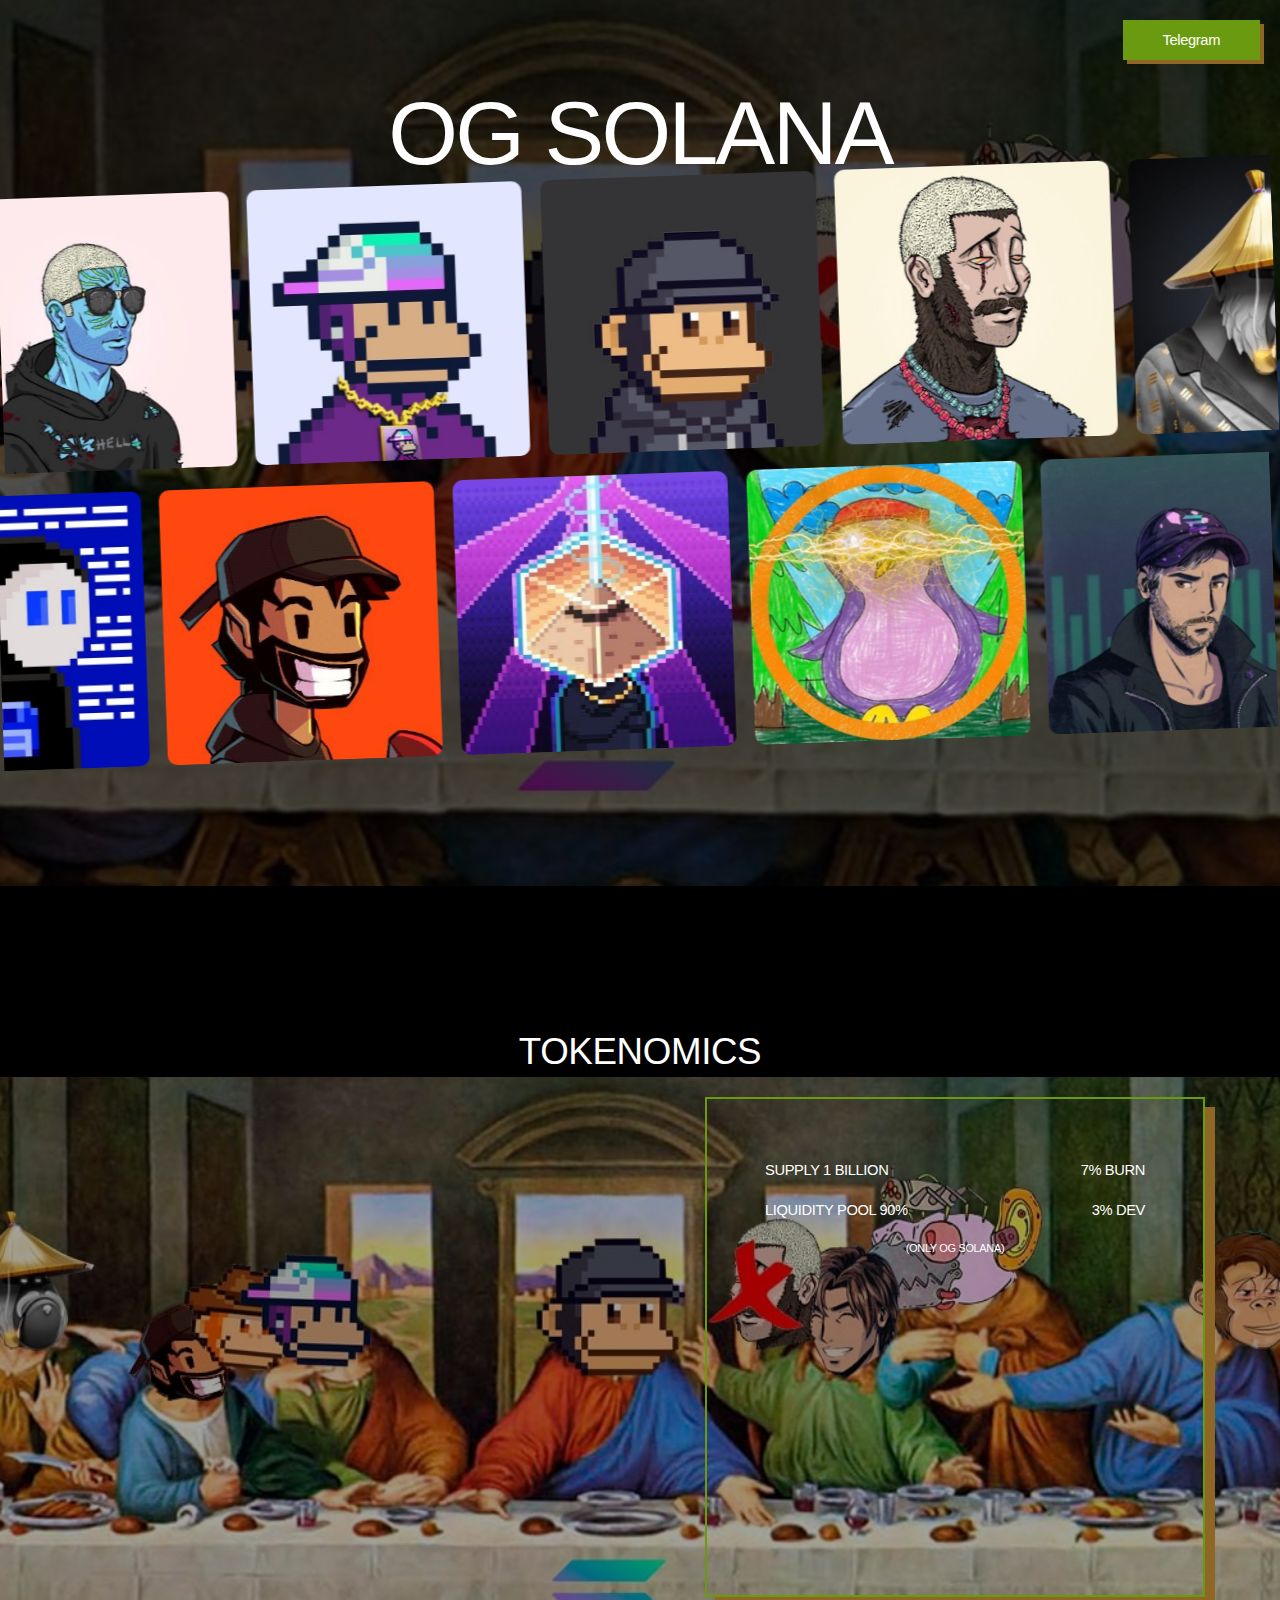
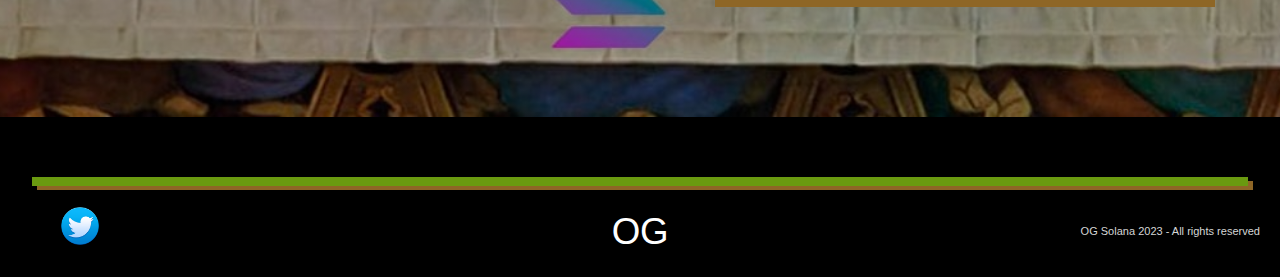
==== og/index.html @ 4bad3c43 "Add files via upload" ====
<!DOCTYPE html><html data-wf-domain="" data-wf-page="64916b9a2f088d3de8a96658" data-wf-site="64916b9a2f088d3de8a965fb">
<head><meta charset="utf-8"/><title>OG SOLANA</title><meta content="width=device-width, initial-scale=1" name="viewport"/><link href="../uploads-ssl.webflow.com/64916b9a2f088d3de8a965fb/css/pixel-pepe-nfts.webflow.8f7d01046.css" rel="stylesheet" type="text/css"/><script type="text/javascript">!function(o,c){var n=c.documentElement,t=" w-mod-";n.className+=t+"js",("ontouchstart"in o||o.DocumentTouch&&c instanceof DocumentTouch)&&(n.className+=t+"touch")}(window,document);</script><link href="../uploads-ssl.webflow.com/64916b9a2f088d3de8a965fb/6491b10bc556a9c134eb17e7_fav.png" rel="shortcut icon" type="image/x-icon"/><link href="" rel="apple-touch-icon"/>
<style>
  * {
  -webkit-font-smoothing: antialiased;
  -moz-osx-font-smoothing: grayscale;
}
</style>

<meta name="facebook-domain-verification" content="mlk59ybu44651lzcbhhxjfl8vfae8q" /><style>
  html { font-size: calc(1.0460484384958573rem + 0.12746972594008923vw); }
  @media screen and (max-width:2560px) { html { font-size: calc(1.0460484384958573rem + 0.1274697259400892vw); } }
  @media screen and (max-width:991px) { html { font-size: calc(0.8484933035714286rem + 0.4464285714285714vw); } }
  @media screen and (max-width:767px) { html { font-size: calc(0.8966262975778546rem + 0.34602076124567477vw); } }
  @media screen and (max-width:478px) { html { font-size: calc(0.875rem + 0.41841004184100417vw); } }
</style></head><body class="body"><section class="section"><div id="w-node-_03d6acd6-5ba0-d73e-15dd-194b0d766ee2-e8a96658" class="w-layout-layout quick-stack wf-layout-layout"><div id="w-node-_03d6acd6-5ba0-d73e-15dd-194b0d766ee3-e8a96658" class="w-layout-cell cell"><img src="../uploads-ssl.webflow.com/64916b9a2f088d3de8a965fb/6491b620f8df1d5ce1b46020_logo.png" loading="lazy" alt="" class="image"/></div><div id="w-node-_365f3b2c-61c6-ee42-0f1a-e6bcf40f2297-e8a96658" class="w-layout-cell cell-3"><a href="https://t.me/SolanaOGofficial" class="button-3 w-button">Telegram</a></div><div id="w-node-_117892ba-233a-8943-b385-a23e8f9b30d8-e8a96658" class="w-layout-cell cell-2"><div class="div-block-2"><h1 class="heading">OG SOLANA</h1></div></div></div><div><div data-w-id="fbb2cfb0-0e22-75f4-4978-59c3b7e98b54" class="punks-slider_component"><div class="punks-slider_content"><div class="punks-slider_list"><div id="w-node-fbb2cfb0-0e22-75f4-4978-59c3b7e98b5d-e8a96658" class="punks-slider_image-wrapper"><img src="../uploads-ssl.webflow.com/64916b9a2f088d3de8a965fb/degod2.png" loading="lazy" alt="" sizes="248.22967529296875px" class="punks-slider_image"/></div><div id="w-node-fbb2cfb0-0e22-75f4-4978-59c3b7e98b5f-e8a96658" class="punks-slider_image-wrapper"><img src="../uploads-ssl.webflow.com/64916b9a2f088d3de8a965fb/6492ce999d667433514f69ed_13D3327E-41BE-4B9F-8389-309DF6DCD26A.png" loading="lazy" alt="" sizes="(max-width: 479px) 100vw, (max-width: 767px) 52vw, (max-width: 991px) 32vw, 25vw"  class="punks-slider_image"/></div><div id="w-node-fbb2cfb0-0e22-75f4-4978-59c3b7e98b61-e8a96658" class="punks-slider_image-wrapper"><img src="../uploads-ssl.webflow.com/64916b9a2f088d3de8a965fb/64916bd91339581aa2935db9_1765.png" loading="lazy" alt="" class="punks-slider_image"/></div><div id="w-node-fbb2cfb0-0e22-75f4-4978-59c3b7e98b63-e8a96658" class="punks-slider_image-wrapper"><img src="../uploads-ssl.webflow.com/64916b9a2f088d3de8a965fb/6492ce992fe6af1ddd336b3f_5070B35D-1DC3-47F2-90E5-BAEE422C0FCE.png" loading="lazy" alt="" class="punks-slider_image"/></div><div id="w-node-fbb2cfb0-0e22-75f4-4978-59c3b7e98b65-e8a96658" class="punks-slider_image-wrapper"><img src="../uploads-ssl.webflow.com/64916b9a2f088d3de8a965fb/64925707e40138d6dcfb8b60_mint1.png" loading="lazy" alt="" sizes="(max-width: 479px) 100vw, (max-width: 767px) 52vw, (max-width: 991px) 32vw, 25vw" class="punks-slider_image"/></div><div id="w-node-fbb2cfb0-0e22-75f4-4978-59c3b7e98b67-e8a96658" class="punks-slider_image-wrapper"><img src="../uploads-ssl.webflow.com/64916b9a2f088d3de8a965fb/6492ce999f5482c7348cc97a_4014F5BC-2B5E-4FA7-BDBB-8E617D4E1F68.png" loading="lazy" alt="" sizes="(max-width: 479px) 100vw, (max-width: 767px) 52vw, (max-width: 991px) 32vw, 25vw"  class="punks-slider_image"/></div><div id="w-node-fbb2cfb0-0e22-75f4-4978-59c3b7e98b69-e8a96658" class="punks-slider_image-wrapper"><img src="../uploads-ssl.webflow.com/64916b9a2f088d3de8a965fb/64916bd9be71c59abee0d0fc_IMG_3978.png" loading="lazy" alt="" sizes="(max-width: 479px) 100vw, (max-width: 767px) 52vw, (max-width: 991px) 32vw, 25vw"  class="punks-slider_image"/></div><div id="w-node-fbb2cfb0-0e22-75f4-4978-59c3b7e98b6b-e8a96658" class="punks-slider_image-wrapper"><img src="../uploads-ssl.webflow.com/64916b9a2f088d3de8a965fb/64916bd88a5331c19be718cf_IMG_3982.png" loading="lazy" alt="" sizes="(max-width: 479px) 100vw, (max-width: 767px) 52vw, (max-width: 991px) 32vw, 25vw" class="punks-slider_image"/></div><div id="w-node-_9ed2eecb-e9e1-89bc-80e5-5f12dedc8770-e8a96658" class="punks-slider_image-wrapper"><img src="../uploads-ssl.webflow.com/64916b9a2f088d3de8a965fb/64916bd7213c45a9d62cddaa_1841.png" loading="lazy" alt="" class="punks-slider_image"/></div><div id="w-node-eec378bd-d7c1-f0c8-11b1-631daca5078e-e8a96658" class="punks-slider_image-wrapper"><img src="../uploads-ssl.webflow.com/64916b9a2f088d3de8a965fb/64916bd7843009bf0058a598_1738.png" loading="lazy" alt="" sizes="(max-width: 479px) 100vw, (max-width: 767px) 248.229736328125px, (max-width: 991px) 248.2294921875px, 25vw"  class="punks-slider_image"/></div><div id="w-node-fb36ae1f-5de5-1418-eeb9-4f9cfadbd542-e8a96658" class="punks-slider_image-wrapper"><img src="../uploads-ssl.webflow.com/64916b9a2f088d3de8a965fb/64916bd7539e66481d182703_1823.png" loading="lazy" alt="" class="punks-slider_image"/></div><div id="w-node-_7c26bdce-d3fb-a95c-fc14-2af5261498c4-e8a96658" class="punks-slider_image-wrapper"><img src="../uploads-ssl.webflow.com/64916b9a2f088d3de8a965fb/64916bd7ab5973759b52ef31_1767.png" loading="lazy" alt="" sizes="(max-width: 479px) 100vw, (max-width: 767px) 52vw, 248.229736328125px"  class="punks-slider_image"/></div></div><div class="punks-slider_list"><div id="w-node-f5d40f60-120f-910e-e57c-39d5cd055ad6-e8a96658" class="punks-slider_image-wrapper"><img src="../uploads-ssl.webflow.com/64916b9a2f088d3de8a965fb/64916bd68a5331c19be716ba_1718.png" loading="lazy" alt="" sizes="(max-width: 991px) 248.229736328125px, 25vw"  class="punks-slider_image"/></div><div id="w-node-f5d40f60-120f-910e-e57c-39d5cd055ad8-e8a96658" class="punks-slider_image-wrapper"><img src="../uploads-ssl.webflow.com/64916b9a2f088d3de8a965fb/64916bd6bf4bdd782a5647a4_1674.png" loading="lazy" alt="" sizes="(max-width: 479px) 100vw, (max-width: 767px) 52vw, (max-width: 991px) 248.2294921875px, 25vw"  class="punks-slider_image"/></div><div id="w-node-f5d40f60-120f-910e-e57c-39d5cd055ada-e8a96658" class="punks-slider_image-wrapper"><img src="../uploads-ssl.webflow.com/64916b9a2f088d3de8a965fb/64916bd6e60d42bd5a757ce7_1585.png" loading="lazy" alt="" sizes="(max-width: 479px) 100vw, (max-width: 767px) 52vw, (max-width: 991px) 248.229736328125px, 25vw"  class="punks-slider_image"/></div><div id="w-node-f5d40f60-120f-910e-e57c-39d5cd055adc-e8a96658" class="punks-slider_image-wrapper"><img src="../uploads-ssl.webflow.com/64916b9a2f088d3de8a965fb/64916bd6fbb3a410da2a6c01_1642.png" loading="lazy" alt="" sizes="(max-width: 479px) 100vw, (max-width: 767px) 52vw, (max-width: 991px) 248.229736328125px, 25vw" class="punks-slider_image"/></div><div id="w-node-f5d40f60-120f-910e-e57c-39d5cd055ade-e8a96658" class="punks-slider_image-wrapper"><img src="../uploads-ssl.webflow.com/64916b9a2f088d3de8a965fb/64916bd68a5331c19be71672_1649.png" loading="lazy" alt="" sizes="(max-width: 479px) 100vw, (max-width: 767px) 52vw, (max-width: 991px) 32vw, 25vw" class="punks-slider_image"/></div><div id="w-node-f5d40f60-120f-910e-e57c-39d5cd055ae0-e8a96658" class="punks-slider_image-wrapper"><img src="../uploads-ssl.webflow.com/64916b9a2f088d3de8a965fb/64916bd62bf7f74226d0a31c_1813.png" loading="lazy" alt="" class="punks-slider_image"/></div><div id="w-node-f5d40f60-120f-910e-e57c-39d5cd055ae2-e8a96658" class="punks-slider_image-wrapper"><img src="../uploads-ssl.webflow.com/64916b9a2f088d3de8a965fb/64916bd6181cdaa42e46336d_1695.png" loading="lazy" alt="" sizes="(max-width: 479px) 100vw, (max-width: 767px) 52vw, (max-width: 991px) 32vw, 25vw" class="punks-slider_image"/></div><div id="w-node-f5d40f60-120f-910e-e57c-39d5cd055ae4-e8a96658" class="punks-slider_image-wrapper"><img src="../uploads-ssl.webflow.com/64916b9a2f088d3de8a965fb/64916bd62f088d3de8a9c9c8_1688.png" loading="lazy" alt="" sizes="(max-width: 479px) 100vw, (max-width: 767px) 52vw, (max-width: 991px) 248.2294921875px, 25vw" class="punks-slider_image"/></div><div id="w-node-f5d40f60-120f-910e-e57c-39d5cd055ae6-e8a96658" class="punks-slider_image-wrapper"><img src="../uploads-ssl.webflow.com/64916b9a2f088d3de8a965fb/64916bd6270212395e8faa54_1593.png" loading="lazy" alt="" sizes="(max-width: 479px) 100vw, (max-width: 767px) 52vw, (max-width: 991px) 32vw, 25vw" class="punks-slider_image"/></div><div id="w-node-f5d40f60-120f-910e-e57c-39d5cd055ae8-e8a96658" class="punks-slider_image-wrapper"><img src="../uploads-ssl.webflow.com/64916b9a2f088d3de8a965fb/64916bd5f008fbb11c5bdd9e_1652.png" loading="lazy" alt="" class="punks-slider_image"/></div><div id="w-node-f5d40f60-120f-910e-e57c-39d5cd055aea-e8a96658" class="punks-slider_image-wrapper"><img src="../uploads-ssl.webflow.com/64916b9a2f088d3de8a965fb/64916bd4441ad51e4b55d16e_1518.png" loading="lazy" alt="" class="punks-slider_image"/></div><div id="w-node-f5d40f60-120f-910e-e57c-39d5cd055aec-e8a96658" class="punks-slider_image-wrapper"><img src="../uploads-ssl.webflow.com/64916b9a2f088d3de8a965fb/64916bd4181cdaa42e463239_1682.png" loading="lazy" alt="" class="punks-slider_image"/></div></div></div></div><div data-w-id="7ed5fae6-4358-ccad-9cb3-693a95651098" class="punks-slider_component _2"><div class="punks-slider_content _2"><div class="punks-slider_list"><div id="w-node-_7ed5fae6-4358-ccad-9cb3-693a9565109d-e8a96658" class="punks-slider_image-wrapper"><img src="../uploads-ssl.webflow.com/64916b9a2f088d3de8a965fb/64916bda1339581aa2935f36_IMG_3981.jpg" loading="lazy" alt="" sizes="248.22967529296875px" class="punks-slider_image-wrapper"><img src="../uploads-ssl.webflow.com/64916b9a2f088d3de8a965fb/gkd1.png" loading="lazy" alt="" class="punks-slider_image"/></div><div id="w-node-_7ed5fae6-4358-ccad-9cb3-693a9565109b-e8a96658" class="punks-slider_image-wrapper"><img src="../uploads-ssl.webflow.com/64916b9a2f088d3de8a965fb/64916be30b66d1799d7d6a4c_1839.png" loading="lazy" alt="" sizes="(max-width: 479px) 100vw, (max-width: 767px) 52vw, (max-width: 991px) 32vw, 25vw" class="punks-slider_image"/></div><div id="w-node-_7ed5fae6-4358-ccad-9cb3-693a956510a7-e8a96658" class="punks-slider_image-wrapper"><img src="../uploads-ssl.webflow.com/64916b9a2f088d3de8a965fb/64916bd9be71c59abee0d0fc_IMG_3978.png" loading="lazy" alt="" sizes="(max-width: 991px) 248.22967529296875px, 25vw" class="punks-slider_image"/></div><div id="w-node-_7ed5fae6-4358-ccad-9cb3-693a956510a9-e8a96658" class="punks-slider_image-wrapper"><img src="../uploads-ssl.webflow.com/64916b9a2f088d3de8a965fb/64916bd88a5331c19be718cf_IMG_3982.png" loading="lazy" alt="" sizes="(max-width: 479px) 100vw, (max-width: 767px) 52vw, (max-width: 991px) 32vw, 25vw" class="punks-slider_image"/></div><div id="w-node-_7ed5fae6-4358-ccad-9cb3-693a956510a3-e8a96658" class="punks-slider_image-wrapper"><img src="../uploads-ssl.webflow.com/64916b9a2f088d3de8a965fb/64916be2ce1ed295b01534ef_1592.png" loading="lazy" alt="" sizes="(max-width: 479px) 100vw, (max-width: 767px) 52vw, (max-width: 991px) 248.2296142578125px, 25vw" class="punks-slider_image"/></div><div id="w-node-_7ed5fae6-4358-ccad-9cb3-693a956510a5-e8a96658" class="punks-slider_image-wrapper"><img src="../uploads-ssl.webflow.com/64916b9a2f088d3de8a965fb/64916bd9af4e56ab85df679c_IMG_3979.png" loading="lazy" alt="" sizes="(max-width: 479px) 100vw, (max-width: 767px) 52vw, (max-width: 991px) 248.229736328125px, 25vw" class="punks-slider_image"/></div><div id="w-node-_7ed5fae6-4358-ccad-9cb3-693a956510a1-e8a96658" class="punks-slider_image-wrapper"><img src="../uploads-ssl.webflow.com/64916b9a2f088d3de8a965fb/6492ce996158d31f005f6c61_30FA21E6-D7FD-4A2C-9385-66CA0256A2B6.png" loading="lazy" alt="" sizes="(max-width: 479px) 100vw, (max-width: 767px) 52vw, (max-width: 991px) 248.2296142578125px, 25vw" class="punks-slider_image"/></div><div id="w-node-_7ed5fae6-4358-ccad-9cb3-693a956510ad-e8a96658" class="punks-slider_image-wrapper"><img src="../uploads-ssl.webflow.com/64916b9a2f088d3de8a965fb/64916bd7843009bf0058a598_1738.png" loading="lazy" alt="" sizes="(max-width: 479px) 100vw, (max-width: 767px) 52vw, (max-width: 991px) 248.2296142578125px, 25vw" class="punks-slider_image"/></div><div id="w-node-_7ed5fae6-4358-ccad-9cb3-693a956510af-e8a96658" class="punks-slider_image-wrapper"><img src="../uploads-ssl.webflow.com/64916b9a2f088d3de8a965fb/6492ce995f24df56cac320fd_8442287D-3006-4808-A6B8-04A95EB801FA.png" loading="lazy" alt="" sizes="(max-width: 479px) 100vw, (max-width: 991px) 248.229736328125px, 25vw" class="punks-slider_image"/></div><div id="w-node-_7ed5fae6-4358-ccad-9cb3-693a956510ab-e8a96658" class="punks-slider_image-wrapper"><img src="../uploads-ssl.webflow.com/64916b9a2f088d3de8a965fb/6492ce999f5482c7348cc97a_4014F5BC-2B5E-4FA7-BDBB-8E617D4E1F68.png" loading="lazy" alt="" sizes="(max-width: 479px) 100vw, (max-width: 767px) 52vw, (max-width: 991px) 248.229736328125px, 25vw" class="punks-slider_image"/></div><div id="w-node-_7ed5fae6-4358-ccad-9cb3-693a956510b1-e8a96658" class="punks-slider_image-wrapper"><img src="../uploads-ssl.webflow.com/64916b9a2f088d3de8a965fb/64916bd7ab5973759b52ef31_1767.png" loading="lazy" alt="" sizes="(max-width: 479px) 100vw, (max-width: 767px) 52vw, (max-width: 991px) 248.229736328125px, 25vw" class="punks-slider_image"/></div></div><div class="punks-slider_list"><div id="w-node-_7ed5fae6-4358-ccad-9cb3-693a956510b6-e8a96658" class="punks-slider_image-wrapper"><img src="../uploads-ssl.webflow.com/64916b9a2f088d3de8a965fb/64916bd6bf4bdd782a5647a4_1674.png" loading="lazy" alt="" sizes="(max-width: 479px) 248.229736328125px, (max-width: 767px) 52vw, (max-width: 991px) 32vw, 25vw" class="punks-slider_image"/></div><div id="w-node-_7ed5fae6-4358-ccad-9cb3-693a956510b8-e8a96658" class="punks-slider_image-wrapper"><img src="../uploads-ssl.webflow.com/64916b9a2f088d3de8a965fb/64916bd6e60d42bd5a757ce7_1585.png" loading="lazy" alt="" sizes="(max-width: 479px) 100vw, (max-width: 767px) 248.229736328125px, (max-width: 991px) 32vw, 25vw" class="punks-slider_image"/></div><div id="w-node-_7ed5fae6-4358-ccad-9cb3-693a956510bc-e8a96658" class="punks-slider_image-wrapper"><img src="../uploads-ssl.webflow.com/64916b9a2f088d3de8a965fb/64916bd68a5331c19be71672_1649.png" loading="lazy" alt="" sizes="(max-width: 479px) 100vw, (max-width: 767px) 52vw, (max-width: 991px) 248.229736328125px, 25vw" class="punks-slider_image"/></div><div id="w-node-_7ed5fae6-4358-ccad-9cb3-693a956510b4-e8a96658" class="punks-slider_image-wrapper"><img src="../uploads-ssl.webflow.com/64916b9a2f088d3de8a965fb/64916bd68a5331c19be716ba_1718.png" loading="lazy" alt="" sizes="(max-width: 479px) 100vw, (max-width: 767px) 52vw, (max-width: 991px) 248.229736328125px, 25vw" class="punks-slider_image"/></div><div id="w-node-_7ed5fae6-4358-ccad-9cb3-693a956510ca-e8a96658" class="punks-slider_image-wrapper"><img src="../uploads-ssl.webflow.com/64916b9a2f088d3de8a965fb/64916bd4181cdaa42e463239_1682.png" loading="lazy" alt="" class="punks-slider_image"/></div><div id="w-node-_7ed5fae6-4358-ccad-9cb3-693a956510c0-e8a96658" class="punks-slider_image-wrapper"><img src="../uploads-ssl.webflow.com/64916b9a2f088d3de8a965fb/64916bd6181cdaa42e46336d_1695.png" loading="lazy" alt="" sizes="(max-width: 479px) 100vw, (max-width: 767px) 52vw, (max-width: 991px) 32vw, 25vw" class="punks-slider_image"/></div><div id="w-node-_7ed5fae6-4358-ccad-9cb3-693a956510c2-e8a96658" class="punks-slider_image-wrapper"><img src="../uploads-ssl.webflow.com/64916b9a2f088d3de8a965fb/64916bd62f088d3de8a9c9c8_1688.png" loading="lazy" alt="" sizes="(max-width: 479px) 100vw, (max-width: 767px) 248.2294921875px, (max-width: 991px) 32vw, 25vw" class="punks-slider_image"/></div><div id="w-node-_7ed5fae6-4358-ccad-9cb3-693a956510c4-e8a96658" class="punks-slider_image-wrapp64916be30b66d1799d7d6a4c_1839er"><img src="../uploads-ssl.webflow.com/64916b9a2f088d3de8a965fb/64916bd6270212395e8faa54_1593.png" loading="lazy" alt="" sizes="(max-width: 479px) 100vw, (max-width: 767px) 52vw, (max-width: 991px) 248.2294921875px, 25vw"  class="punks-slider_image"/></div><div id="w-node-_7ed5fae6-4358-ccad-9cb3-693a956510c6-e8a96658" class="punks-slider_image-wrapper"><img src="../uploads-ssl.webflow.com/64916b9a2f088d3de8a965fb/64916bd5f008fbb11c5bdd9e_1652.png" loading="lazy" alt="" class="punks-slider_image"/></div><div id="w-node-_7ed5fae6-4358-ccad-9cb3-693a956510c8-e8a96658" class="punks-slider_image-wrapper"><img src="../uploads-ssl.webflow.com/64916b9a2f088d3de8a965fb/64916bd4441ad51e4b55d16e_1518.png" loading="lazy" alt="" class="punks-slider_image"/></div><div id="w-node-_7ed5fae6-4358-ccad-9cb3-693a956510ba-e8a96658" class="punks-slider_image-wrapper"><img src="../uploads-ssl.webflow.com/64916b9a2f088d3de8a965fb/64916bd6fbb3a410da2a6c01_1642.png" loading="lazy" alt="" sizes="(max-width: 479px) 100vw, (max-width: 767px) 52vw, (max-width: 991px) 32vw, 25vw"  class="punks-slider_image"/></div><div id="w-node-_7ed5fae6-4358-ccad-9cb3-693a956510be-e8a96658" class="punks-slider_image-wrapper"><img src="../uploads-ssl.webflow.com/64916b9a2f088d3de8a965fb/64916bd62bf7f74226d0a31c_1813.png" loading="lazy" alt="" class="punks-slider_image"/></div></div></div></div></div></section><section class="section-4"><div class="text-align-center"><div class="max-width-large align-center"><div class="margin-bottom margin-xlarge"><div class="heading-small">TOKENOMICS</div></div></div></div></section><section class="section-2"><div id="w-node-e3f746a0-4b5d-914d-ed70-c6e39f21e152-e8a96658" class="w-layout-layout wf-layout-layout"><div id="w-node-e3f746a0-4b5d-914d-ed70-c6e39f21e153-e8a96658" class="w-layout-cell cell-4"><div class="div-block-5"><img src="../uploads-ssl.webflow.com/64916b9a2f088d3de8a965fb/64925707cd3d7341456c4692_mint2.png" loading="lazy" alt="" sizes="(max-width: 479px) 100vw, (max-width: 767px) 144px, 244px" class="image-2"/>
  </div></div><div id="w-node-e3f746a0-4b5d-914d-ed70-c6e39f21e157-e8a96658" class="w-layout-cell cell-5"><div id="mint" class="div-block-4"><div id="w-node-d7ec9559-52c4-4e13-f7e7-a73e375db7a9-e8a96658" class="w-layout-layout quick-stack-3 wf-layout-layout"><div id="w-node-d7ec9559-52c4-4e13-f7e7-a73e375db7aa-e8a96658" class="w-layout-cell cell-9"><h5 class="heading-2">SUPPLY 1 BILLION</h5></div><div id="w-node-d7ec9559-52c4-4e13-f7e7-a73e375db7ad-e8a96658" class="w-layout-cell cell-8"><h5 class="heading-2">7% BURN</h5></div><div id="w-node-d7ec9559-52c4-4e13-f7e7-a73e375db7b0-e8a96658" class="w-layout-cell"><h5 class="heading-2">LIQUIDITY POOL 90%</h5></div><div id="w-node-d7ec9559-52c4-4e13-f7e7-a73e375db7b3-e8a96658" class="w-layout-cell cell-11"><h5 class="heading-2">3% DEV </h5></div><div id="w-node-cf60858e-a8cf-2a36-1def-73186821af50-e8a96658" class="w-layout-cell cell-12"><h5 class="heading-2 _2">(ONLY OG SOLANA)</h5></div></div><div class="html-embed w-embed w-iframe"><iframe
    src=""
    width="600px"
    height="650px"
    style="max-width:100%;"
    frameborder="0"
    ></iframe></div></div></div></div></section><section class="section-3"><div class="div-block-3"></div><div id="w-node-b1eb21c0-5fae-9233-316b-6ad72980fe7b-e8a96658" class="w-layout-layout quick-stack-2 wf-layout-layout"><div id="w-node-_8134b886-31fa-9376-696e-0afa8ba5ff2e-e8a96658" class="w-layout-cell cell-10"><a href="https://twitter.com/_Solana_OG" target="_blank" class="w-inline-block"><img src="../uploads-ssl.webflow.com/64916b9a2f088d3de8a965fb/6492ca78d53f84f3969fc3a7_twitter.png" loading="lazy" alt="" class="image-4"/></a></div><div id="w-node-_2c8e8ac9-dc6f-549e-668f-bc1a05d43332-e8a96658" class="w-layout-cell cell-6"><div class="heading-small">OG</div></div><div id="w-node-_0ee1564f-35d4-d3fb-9d42-94efb479e4ea-e8a96658" class="w-layout-cell cell-7"><p class="text-size-medium text-color-grey">OG  Solana 2023 - All rights reserved</p></div></div></section><div class="page-wrapper"><div class="global-styles w-embed"><style>

/* Snippet gets rid of top margin on first element in any rich text*/
.w-richtext>:first-child {
	margin-top: 0;
}

/* Snippet gets rid of bottom margin on last element in any rich text*/
.w-richtext>:last-child, .w-richtext ol li:last-child, .w-richtext ul li:last-child {
    margin-bottom: 0;
}

/* Snippet makes all link elements listed below to inherit color from their parent */
a, 
.w-tab-link,
.w-nav-link,
.w-dropdown-btn,
.w-dropdown-toggle,
.w-dropdown-link
{
color: inherit;
}

/* Snippet prevents all click and hover interaction with an element */
.clickable-off {
  pointer-events: none;
}

/* Snippet enables all click and hover interaction with an element */
.clickable-on{
  pointer-events: auto;
}

/* Snippet enables you to add class of div-square which creates and maintains a 1:1 dimension of a div.*/
.div-square::after {
  content: "";
  display: block;
  padding-bottom: 100%;
}

/*Hide focus outline for main content element*/
    main:focus-visible {
    outline: -webkit-focus-ring-color auto 0px;
}

/* Make sure containers never lose their center alignment*/
.container-medium, .container-small, .container-large {
  margin-right: auto !important;
  margin-left: auto !important;
}

/*Reset selects, buttons, and links styles*/
.w-input, .w-select, a {
color: inherit;
text-decoration: inherit;
font-size: inherit;
}

/*Apply "..." after 3 lines of text */
.text-style-3lines {
    display: -webkit-box;
    overflow: hidden;
    -webkit-line-clamp: 3;
    -webkit-box-orient: vertical;
}

/* Apply "..." after 2 lines of text */
.text-style-2lines {
    display: -webkit-box;
    overflow: hidden;
    -webkit-line-clamp: 2;
    -webkit-box-orient: vertical;
}
/* Apply "..." at 100% width */
.truncate-width { 
		width: 100%; 
    white-space: nowrap; 
    overflow: hidden; 
    text-overflow: ellipsis; 
}
/* Removes native scrollbar */
.no-scrollbar {
    -ms-overflow-style: none;  // IE 10+
    overflow: -moz-scrollbars-none;  // Firefox
}

.no-scrollbar::-webkit-scrollbar {
    display: none; // Safari and Chrome
}

</style></div><div data-collapse="medium" data-animation="default" data-duration="400" data-w-id="cecbe119-dda2-0e4d-52e7-2e8f117a6968" data-easing="ease" data-easing2="ease" role="banner" class="navbar_component w-nav"><div class="navbar_container"><a href="#" class="navbar_logo-link w-nav-brand"><img src="../uploads-ssl.webflow.com/64916b9a2f088d3de8a965fb/64916b9a2f088d3de8a966c4_CryptoPunks-logo.png" loading="lazy" width="134" alt=""/></a><nav role="navigation" class="navbar_menu w-nav-menu"><a href="#about" class="navbar_link w-nav-link">About</a><a href="#collection" class="navbar_link w-nav-link">Collection</a><a href="#faq" class="navbar_link w-nav-link">FAQs</a><a href="#" id="connect" class="navbar_button blue w-button">Connect wallet</a><div class="w-layout-grid navbar_social-wrapper"><a href="https://twitter.com/larvalabs" target="_blank" class="navbar_social-link w-inline-block"><div class="social-icon w-embed"><svg width="24" height="24" viewBox="0 0 24 24" fill="none" xmlns="http://www.w3.org/2000/svg">
<path d="M20.9728 6.7174C20.5084 7.33692 19.947 7.87733 19.3103 8.31776C19.3103 8.47959 19.3103 8.64142 19.3103 8.81225C19.3154 11.7511 18.1415 14.5691 16.0518 16.6345C13.962 18.6999 11.1312 19.8399 8.19405 19.7989C6.49599 19.8046 4.81967 19.4169 3.29642 18.6661C3.21428 18.6302 3.16131 18.549 3.16162 18.4593V18.3604C3.16162 18.2313 3.26623 18.1267 3.39527 18.1267C5.06442 18.0716 6.67402 17.4929 7.99634 16.4724C6.48553 16.4419 5.12619 15.5469 4.5006 14.1707C4.46901 14.0956 4.47884 14.0093 4.52657 13.9432C4.57429 13.8771 4.653 13.8407 4.73425 13.8471C5.19342 13.8932 5.65718 13.8505 6.1002 13.7212C4.43239 13.375 3.17921 11.9904 2.99986 10.2957C2.99349 10.2144 3.02992 10.1357 3.096 10.0879C3.16207 10.0402 3.24824 10.0303 3.32338 10.062C3.77094 10.2595 4.25409 10.3635 4.74324 10.3676C3.28184 9.40846 2.65061 7.58405 3.20655 5.92622C3.26394 5.76513 3.40181 5.64612 3.5695 5.61294C3.73718 5.57975 3.90996 5.63728 4.02432 5.76439C5.99639 7.86325 8.70604 9.11396 11.5819 9.25279C11.5083 8.95885 11.4721 8.65676 11.4741 8.35372C11.501 6.76472 12.4842 5.34921 13.9634 4.76987C15.4425 4.19054 17.1249 4.56203 18.223 5.71044C18.9714 5.56785 19.695 5.31645 20.3707 4.96421C20.4202 4.93331 20.483 4.93331 20.5325 4.96421C20.5634 5.01373 20.5634 5.07652 20.5325 5.12604C20.2052 5.87552 19.6523 6.50412 18.9509 6.92419C19.5651 6.85296 20.1685 6.70807 20.7482 6.49264C20.797 6.45942 20.8611 6.45942 20.9099 6.49264C20.9508 6.51134 20.9814 6.54711 20.9935 6.59042C21.0056 6.63373 20.998 6.68018 20.9728 6.7174Z" fill="CurrentColor"/>
</svg></div></a><a href="#" class="navbar_social-link w-inline-block"><div class="social-icon w-embed"><svg width="24" height="24" viewBox="0 0 24 24" fill="none" xmlns="http://www.w3.org/2000/svg">
<g clip-path="url(#clip0_16_462)">
<path d="M19.2774 5.01386C17.9389 4.37206 16.5036 3.89921 15.0029 3.62839C14.9756 3.62317 14.9483 3.63623 14.9342 3.66235C14.7496 4.00545 14.5451 4.45304 14.402 4.80485C12.7879 4.55232 11.182 4.55232 9.60103 4.80485C9.45782 4.44522 9.24592 4.00545 9.0605 3.66235C9.04642 3.6371 9.01912 3.62404 8.99179 3.62839C7.49192 3.89835 6.05662 4.3712 4.71732 5.01386C4.70572 5.01908 4.69579 5.0278 4.68919 5.03911C1.96672 9.28954 1.22092 13.4355 1.58678 17.5301C1.58844 17.5501 1.5992 17.5693 1.6141 17.5814C3.41031 18.9599 5.15024 19.7968 6.85787 20.3515C6.8852 20.3602 6.91415 20.3497 6.93155 20.3262C7.33549 19.7498 7.69556 19.1419 8.00429 18.5027C8.02251 18.4653 8.00512 18.4209 7.96788 18.4061C7.39674 18.1797 6.8529 17.9036 6.32976 17.5902C6.28838 17.5649 6.28507 17.503 6.32314 17.4734C6.43323 17.3872 6.54334 17.2975 6.64846 17.207C6.66748 17.1904 6.69398 17.1869 6.71634 17.1974C10.1531 18.8371 13.8739 18.8371 17.2701 17.1974C17.2924 17.1861 17.3189 17.1896 17.3388 17.2061C17.4439 17.2967 17.554 17.3872 17.6649 17.4734C17.703 17.503 17.7005 17.5649 17.6591 17.5902C17.136 17.9097 16.5922 18.1797 16.0202 18.4052C15.983 18.42 15.9664 18.4653 15.9846 18.5027C16.3 19.141 16.66 19.7489 17.0565 20.3254C17.0731 20.3497 17.1029 20.3602 17.1302 20.3515C18.8461 19.7968 20.586 18.9599 22.3823 17.5814C22.398 17.5693 22.4079 17.551 22.4096 17.5309C22.8474 12.7972 21.6762 8.68521 19.3047 5.03998C19.2989 5.0278 19.289 5.01908 19.2774 5.01386ZM8.51752 15.0369C7.48281 15.0369 6.63024 14.0442 6.63024 12.825C6.63024 11.6059 7.46628 10.6132 8.51752 10.6132C9.57701 10.6132 10.4213 11.6146 10.4048 12.825C10.4048 14.0442 9.56873 15.0369 8.51752 15.0369ZM15.4954 15.0369C14.4607 15.0369 13.6082 14.0442 13.6082 12.825C13.6082 11.6059 14.4442 10.6132 15.4954 10.6132C16.5549 10.6132 17.3992 11.6146 17.3827 12.825C17.3827 14.0442 16.5549 15.0369 15.4954 15.0369Z" fill="CurrentColor"/>
</g>
<defs>
<clipPath id="clip0_16_462">
<rect width="21" height="17" fill="white" transform="translate(1.5 3.5)"/>
</clipPath>
</defs>
</svg></div></a></div></nav><div class="navbar_menu-button w-nav-button"><div class="menu-icon1"><div class="menu-icon1_line-top"></div><div class="menu-icon1_line-middle"><div class="menu-icon_line-middle-inner"></div></div><div class="menu-icon1_line-bottom"></div></div></div></div></div><main class="main-wrapper"><header class="section-home-header"><div class="page-padding"><div class="container-large"></div></div></header><header id="blog-header-20" class="section-home-press"><div class="page-padding"><div class="container-large"><div class="padding-vertical padding-xhuge"><div class="text-align-center"><div class="max-width-large align-center"><div class="margin-bottom margin-xlarge"><div class="heading-small">Featured in</div></div></div></div><div class="home-press_list-wrapper"><div class="w-layout-grid home-press_list"><div class="home-press_item"><a data-w-id="8a1370e8-83a9-14f2-c409-4b0d8de5c7cd" href="https://mashable.com/article/cryptopunks-ethereum-art-collectibles" target="_blank" class="home-press_item-link w-inline-block"><div class="home-press_item-content-top"><div class="margin-bottom margin-small"><img sizes="100vw" loading="lazy" alt="" src="../uploads-ssl.webflow.com/64916b9a2f088d3de8a965fb/64916b9a2f088d3de8a966d6_mashable.png" class="home-press_logo"/></div><div class="text-size-large">This ethereum-based project could change how we think about digital art</div></div><div class="home-press_item-content-bottom"><div class="button-tertiary"><div>Read article</div><img src="https://uploads-ssl.webflow.com/64916b9a2f088d3de8a965fb/64916b9a2f088d3de8a96689_crypto-arrow-icon.svg" loading="lazy" alt="" class="home-press_item-link-icon"/></div></div></a></div><div class="home-press_item"><a data-w-id="a6d55829-4ecb-ab5a-ed02-3dec6bdcb875" href="https://www.ft.com/content/f9c1422a-47c9-11e8-8c77-ff51caedcde6" target="_blank" class="home-press_item-link w-inline-block"><div class="home-press_item-content-top"><div class="margin-bottom margin-small"><img src="../uploads-ssl.webflow.com/64916b9a2f088d3de8a965fb/64916b9a2f088d3de8a966c8_Financial%20Times.png" loading="lazy" alt="" class="home-press_logo"/></div><div class="text-size-large">CryptoKitties, CryptoPunks and the birth of a cottage industry<br/></div></div><div class="home-press_item-content-bottom"><div class="button-tertiary"><div>Read article</div><img src="https://uploads-ssl.webflow.com/64916b9a2f088d3de8a965fb/64916b9a2f088d3de8a96689_crypto-arrow-icon.svg" loading="lazy" alt="" class="home-press_item-link-icon"/></div></div></a></div><div class="home-press_item"><a data-w-id="9a2664f8-beb7-50de-e4ec-9c6bd513d47a" href="https://www.marketwatch.com/story/obviously-we-had-no-idea-it-was-going-to-get-here-say-the-guys-who-made-the-first-nft-11615324003" target="_blank" class="home-press_item-link w-inline-block"><div class="home-press_item-content-top"><div class="margin-bottom margin-small"><img sizes="100vw" loading="lazy" alt="" src="../uploads-ssl.webflow.com/64916b9a2f088d3de8a965fb/64916b9a2f088d3de8a966d1_marketwatch.png" class="home-press_logo marketwatch"/></div><div class="text-size-large">‘Obviously, we had no idea it was going to get here,’ say the guys who made the first NFT<br/></div></div><div class="home-press_item-content-bottom"><div class="button-tertiary"><div>Read article</div><img src="https://uploads-ssl.webflow.com/64916b9a2f088d3de8a965fb/64916b9a2f088d3de8a96689_crypto-arrow-icon.svg" loading="lazy" alt="" class="home-press_item-link-icon"/></div></div></a></div></div></div></div></div></div></header><section id="about" class="section-home-punks"><div class="page-padding"><div class="container-large"><div class="padding-vertical padding-xhuge"><div class="margin-bottom margin-xhuge"><div class="w-layout-grid home-punks_content-wrapper"><div class="home-punks_heading-wrapper"><h2>Meet the Punks</h2></div><div class="home-punks_content-right"><div class="margin-bottom margin-small"></div><div class="button-row"><div class="button-wrapper"><a href="https://opensea.io/collection/cryptopunks" target="_blank" class="button w-button">Buy a Punk</a></div><div class="button-wrapper"><a href="#collection" class="button-secondary w-button">View full collection</a></div></div></div></div></div><div data-duration-in="400" data-duration-out="200" data-current="Tab 1" data-easing="ease" class="home-punks_component w-tabs"><div id="w-node-_55ea86a4-fe8d-90ae-2330-938fba89e0a0-e8a96658" class="home-punks_tabs-menu w-tab-menu"><a data-w-tab="Tab 1" class="home-punks_tabs-link blue w-inline-block w-tab-link w--current"><h5 class="home-punks_heading-medium">Punks with a blue background are not for sale and have no current bids.</h5></a><a data-w-tab="Tab 2" class="home-punks_tabs-link red w-inline-block w-tab-link"><h5 class="home-punks_heading-medium">Punks with a red background are available for sale by their owner.</h5></a><a data-w-tab="Tab 3" class="home-punks_tabs-link purple w-inline-block w-tab-link"><h5 class="home-punks_heading-medium">Punks with a purple background have an active bid on them</h5></a></div><div class="w-tab-content"><div data-w-tab="Tab 1" class="w-tab-pane w--tab-active"><div class="home-punks__image-wrapper"><img alt="" sizes="100vw" src="../uploads-ssl.webflow.com/64916b9a2f088d3de8a965fb/64916b9a2f088d3de8a966ce_punk10_large.png" loading="lazy"  class="home-punks_image"/></div></div><div data-w-tab="Tab 2" class="w-tab-pane"><div class="home-punks__image-wrapper"><img alt="" sizes="100vw" src="../uploads-ssl.webflow.com/64916b9a2f088d3de8a965fb/64916b9a2f088d3de8a966c2_Punk4_large.png" loading="eager" class="home-punks_image"/></div></div><div data-w-tab="Tab 3" class="w-tab-pane"><div class="home-punks__image-wrapper"><img alt="" sizes="100vw" src="../uploads-ssl.webflow.com/64916b9a2f088d3de8a965fb/64916b9a2f088d3de8a966b8_punk9_large.png" loading="eager" class="home-punks_image"/></div></div></div></div></div></div></div></section><section id="collection" class="section-home-sales"><div class="page-padding"><div class="container-large"><div class="padding-top padding-xhuge"><div class="margin-bottom margin-xxlarge"><div class="home-sales_content-top"><h2 class="text-color-black">Largest Sales</h2><a href="https://opensea.io/collection/cryptopunks" target="_blank" class="button-secondary invert-colors w-button">View all</a></div></div><div data-delay="4000" data-animation="slide" class="home-sales_component w-slider" data-autoplay="false" data-easing="ease" data-hide-arrows="false" data-disable-swipe="false" data-autoplay-limit="0" data-nav-spacing="3" data-duration="500" data-infinite="false"><div class="home-sales_mask w-slider-mask"><div class="home-sales_slide w-slide"><div class="home-sales_item"><div class="margin-bottom margin-small"><div class="home-sales_image-wrapper"><img sizes="100vw" loading="lazy" alt="" src="../uploads-ssl.webflow.com/64916b9a2f088d3de8a965fb/64916b9a2f088d3de8a966cd_punk3100.png"  class="home-sales_image"/></div></div><div class="margin-bottom margin-xsmall"><div class="heading-small">#3100</div><div class="text-size-medium">4.2KΞ ($7.58M)<br/></div></div><p class="text-color-darkgrey">Mar 11, 2021</p></div></div><div class="home-sales_slide w-slide"><div class="home-sales_item"><div class="margin-bottom margin-small"><div class="home-sales_image-wrapper"><img sizes="100vw" loading="lazy" alt="" src="../uploads-ssl.webflow.com/64916b9a2f088d3de8a965fb/64916b9a2f088d3de8a966be_punk7804.png" class="home-sales_image"/></div></div><div class="margin-bottom margin-xsmall"><div class="heading-small">#7408</div><div class="text-size-medium">4.2KΞ ($7.57M)<br/></div></div><p class="text-color-darkgrey">Mar 11, 2021</p></div></div><div class="home-sales_slide w-slide"><div class="home-sales_item"><div class="margin-bottom margin-small"><div class="home-sales_image-wrapper"><img sizes="100vw" loading="lazy" alt="" src="../uploads-ssl.webflow.com/64916b9a2f088d3de8a965fb/64916b9a2f088d3de8a96692_punk4156.png"  class="home-sales_image"/></div></div><div class="margin-bottom margin-xsmall"><div class="heading-small">#4156</div><div class="text-size-medium">4.2KΞ ($10.26M)<br/></div></div><p class="text-color-darkgrey">Dec 09, 2021</p></div></div><div class="home-sales_slide w-slide"><div class="home-sales_item"><div class="margin-bottom margin-small"><div class="home-sales_image-wrapper"><img src="../uploads-ssl.webflow.com/64916b9a2f088d3de8a965fb/64916b9a2f088d3de8a9669e_punk2140-1.png" loading="lazy" alt="" class="home-sales_image"/></div></div><div class="margin-bottom margin-xsmall"><div class="heading-small">#5217</div><div class="text-size-medium">2.25KΞ ($5.45M)<br/></div></div><p class="text-color-darkgrey">Jul 30, 2021</p></div></div><div class="home-sales_slide w-slide"><div class="home-sales_item"><div class="margin-bottom margin-small"><div class="home-sales_image-wrapper"><img sizes="100vw" loading="lazy" alt="" src="../uploads-ssl.webflow.com/64916b9a2f088d3de8a965fb/64916b9a2f088d3de8a966c3_punk8857.png" class="home-sales_image"/></div></div><div class="margin-bottom margin-xsmall"><div class="heading-small">#8857</div><div class="text-size-medium">2KΞ ($6.63M)<br/></div></div><p class="text-color-darkgrey">Sep 11, 2021</p></div></div><div class="home-sales_slide w-slide"><div class="home-sales_item"><div class="margin-bottom margin-small"><div class="home-sales_image-wrapper"><img sizes="100vw" loading="lazy" alt="" src="../uploads-ssl.webflow.com/64916b9a2f088d3de8a965fb/64916b9a2f088d3de8a966c1_punk2140.png"  class="home-sales_image"/></div></div><div class="margin-bottom margin-xsmall"><div class="heading-small">#2140</div><div class="text-size-medium">1.6KΞ ($3.76M)<br/></div></div><p class="text-color-darkgrey">Jul 30, 2021</p></div></div><div class="home-sales_slide w-slide"><div class="home-sales_item"><div class="margin-bottom margin-small"><div class="home-sales_image-wrapper"><img src="../uploads-ssl.webflow.com/64916b9a2f088d3de8a965fb/64916b9a2f088d3de8a966ca_punk7252.png" loading="lazy" alt="" class="home-sales_image"/></div></div><div class="margin-bottom margin-xsmall"><div class="heading-small">#7252</div><div class="text-size-medium">1.6KΞ ($5.33M)<br/></div></div><p class="text-color-darkgrey">Aug 24, 2021</p></div></div><div class="home-sales_slide w-slide"><div class="home-sales_item"><div class="margin-bottom margin-small"><div class="home-sales_image-wrapper"><img sizes="100vw" loading="lazy" alt="" src="../uploads-ssl.webflow.com/64916b9a2f088d3de8a965fb/64916b9a2f088d3de8a966a1_punk6275.png" class="home-sales_image"/></div></div><div class="margin-bottom margin-xsmall"><div class="heading-small">#2338</div><div class="text-size-medium">1.5KΞ ($4.32M)<br/></div></div><p class="text-color-darkgrey">Aug 06, 2021</p></div></div></div><div class="home-sales_arrow left w-slider-arrow-left"><img src="https://uploads-ssl.webflow.com/64916b9a2f088d3de8a965fb/64916b9a2f088d3de8a96697_arrow-left_black.svg" loading="lazy" alt=""/></div><div class="home-sales_arrow w-slider-arrow-right"><img src="https://uploads-ssl.webflow.com/64916b9a2f088d3de8a965fb/64916b9a2f088d3de8a96683_arrow-right_black.svg" loading="lazy" alt=""/></div><div class="home-sales_slide-nav w-slider-nav w-slider-nav-invert w-round"></div></div></div></div></div></section><section class="section-home-sales"><div class="page-padding"><div class="container-large"><div class="padding-vertical padding-xhuge"><div class="margin-bottom margin-xxlarge"><div class="home-sales_content-top"><div><div class="margin-bottom margin-xsmall"><h2 class="text-color-black">Recent Transactions</h2></div><p class="text-size-medium text-color-darkgrey">Updated 25 seconds ago</p></div><a href="https://opensea.io/collection/cryptopunks" target="_blank" class="button-secondary invert-colors w-button">View all</a></div></div><div data-delay="4000" data-animation="slide" class="home-sales_component w-slider" data-autoplay="false" data-easing="ease" data-hide-arrows="false" data-disable-swipe="false" data-autoplay-limit="0" data-nav-spacing="3" data-duration="500" data-infinite="false"><div class="home-sales_mask w-slider-mask"><div class="home-sales_slide w-slide"><div class="home-sales_item"><div class="margin-bottom margin-small"><div class="home-sales_image-wrapper"><img sizes="100vw" loading="lazy" alt="" src="../uploads-ssl.webflow.com/64916b9a2f088d3de8a965fb/64916b9a2f088d3de8a966d9_punk1254.png" class="home-sales_image"/></div></div><div class="margin-bottom margin-xsmall"><div class="heading-small">#1254</div><div class="text-size-medium">New bid of 51.20Ξ ($210,265)<br/></div></div></div></div><div class="home-sales_slide w-slide"><div class="home-sales_item"><div class="margin-bottom margin-small"><div class="home-sales_image-wrapper"><img sizes="100vw" loading="lazy" alt="" src="../uploads-ssl.webflow.com/64916b9a2f088d3de8a965fb/64916b9a2f088d3de8a966d2_punk9844.png"  class="home-sales_image"/></div></div><div class="margin-bottom margin-xsmall"><div class="heading-small">#9844</div><div class="text-size-medium">New bid of 111Ξ ($455,848)<br/></div></div></div></div><div class="home-sales_slide w-slide"><div class="home-sales_item"><div class="margin-bottom margin-small"><div class="home-sales_image-wrapper"><img sizes="100vw" loading="lazy" alt="" src="../uploads-ssl.webflow.com/64916b9a2f088d3de8a965fb/64916b9a2f088d3de8a966d0_punk5071.png" class="home-sales_image"/></div></div><div class="margin-bottom margin-xsmall"><div class="heading-small">#4156</div><div class="text-size-medium">Offered for 63.95Ξ ($262,626)<br/></div></div></div></div><div class="home-sales_slide w-slide"><div class="home-sales_item"><div class="margin-bottom margin-small"><div class="home-sales_image-wrapper"><img sizes="100vw" loading="lazy" alt="" src="../uploads-ssl.webflow.com/64916b9a2f088d3de8a965fb/64916b9a2f088d3de8a966d4_punk1281.png" class="home-sales_image"/></div></div><div class="margin-bottom margin-xsmall"><div class="heading-small">#1281</div><div class="text-size-medium">Offered for 63.95Ξ ($262,626)<br/></div></div></div></div><div class="home-sales_slide w-slide"><div class="home-sales_item"><div class="margin-bottom margin-small"><div class="home-sales_image-wrapper"><img sizes="100vw" loading="lazy" alt="" src="../uploads-ssl.webflow.com/64916b9a2f088d3de8a965fb/64916b9a2f088d3de8a966da_punk4841.png" class="home-sales_image"/></div></div><div class="margin-bottom margin-xsmall"><div class="heading-small">#4841</div><div class="text-size-medium">Bought for 53.83Ξ ($221,066)<br/></div></div></div></div><div class="home-sales_slide w-slide"><div class="home-sales_item"><div class="margin-bottom margin-small"><div class="home-sales_image-wrapper"><img sizes="100vw" loading="lazy" alt="" src="../uploads-ssl.webflow.com/64916b9a2f088d3de8a965fb/64916b9a2f088d3de8a966d8_punk6904.png"  class="home-sales_image"/></div></div><div class="margin-bottom margin-xsmall"><div class="heading-small">#6904</div><div class="text-size-medium">New bid of 52.52Ξ ($215,686)<br/></div></div></div></div><div class="home-sales_slide w-slide"><div class="home-sales_item"><div class="margin-bottom margin-small"><div class="home-sales_image-wrapper"><img sizes="100vw" loading="lazy" alt="" src="../uploads-ssl.webflow.com/64916b9a2f088d3de8a965fb/64916b9a2f088d3de8a966d3_punk5254.png"  class="home-sales_image"/></div></div><div class="margin-bottom margin-xsmall"><div class="heading-small">#5254</div><div class="text-size-medium">Bought for 52Ξ ($213,550)<br/></div></div></div></div><div class="home-sales_slide w-slide"><div class="home-sales_item"><div class="margin-bottom margin-small"><div class="home-sales_image-wrapper"><img sizes="100vw" loading="lazy" alt="" src="../uploads-ssl.webflow.com/64916b9a2f088d3de8a965fb/64916b9a2f088d3de8a966d5_punk3346.png"  class="home-sales_image"/></div></div><div class="margin-bottom margin-xsmall"><div class="heading-small">#3346</div><div class="text-size-medium">Offered for 56Ξ ($229,977)<br/></div></div></div></div></div><div class="home-sales_arrow left w-slider-arrow-left"><img src="https://uploads-ssl.webflow.com/64916b9a2f088d3de8a965fb/64916b9a2f088d3de8a96697_arrow-left_black.svg" loading="lazy" alt=""/></div><div class="home-sales_arrow w-slider-arrow-right"><img src="https://uploads-ssl.webflow.com/64916b9a2f088d3de8a965fb/64916b9a2f088d3de8a96683_arrow-right_black.svg" loading="lazy" alt=""/></div><div class="home-sales_slide-nav w-slider-nav w-slider-nav-invert w-round"></div></div></div></div></div></section><section class="section-home-howto"><div class="page-padding"><div class="container-large"><div class="padding-vertical padding-xhuge"><div class="w-layout-grid home-howto_component"><div class="home-howto_content-left"><div class="margin-top margin-small"><h3>How do I get a punk?</h3></div></div><div class="howto_content-right"><div data-w-id="32d1df33-6389-b5db-ec6e-66c1b82341d3" class="home-howto_timeline-wrapper"><div class="home-howto_progress-bar-wrapper"><div class="home-howto_progress-bar"></div></div><div data-w-id="32d1df33-6389-b5db-ec6e-66c1b82341d6" class="w-layout-grid home-howto_timeline-step"><div class="home-howto_timeline-left"><div class="home-howto_timeline-icon-wrapper"><img src="https://uploads-ssl.webflow.com/64916b9a2f088d3de8a965fb/64916b9a2f088d3de8a966b7_step1.svg" loading="lazy" alt="" class="icon-1x1-medium"/></div></div><div class="home-howto_timeline-right"><div class="home-howto_text-wrapper"><div class="margin-bottom margin-small"><img src="../uploads-ssl.webflow.com/64916b9a2f088d3de8a965fb/64916b9a2f088d3de8a966b4_metamask.png" loading="lazy" alt="" class="icon-1x1-medium"/></div><div class="margin-bottom margin-xsmall"><h6>Download and install MetaMask</h6></div><p>Download and install a Chrome browser plugin called <a href="https://metamask.io/" class="text-style-link">MetaMask</a>. This will allow websites (that you authorize) access to your Ethereum account.</p><div class="margin-top margin-small"><a href="https://metamask.io/" target="_blank" class="button-secondary button-small w-button">Download MetaMask</a></div></div></div></div><div data-w-id="32d1df33-6389-b5db-ec6e-66c1b82341e1" class="w-layout-grid home-howto_timeline-step"><div class="home-howto_timeline-left"><div class="home-howto_timeline-icon-wrapper"><img src="https://uploads-ssl.webflow.com/64916b9a2f088d3de8a965fb/64916b9a2f088d3de8a96685_step2.svg" loading="lazy" alt="" class="icon-1x1-medium"/></div></div><div class="home-howto_timeline-right"><div class="home-howto_text-wrapper"><div class="margin-bottom margin-small"><img src="../uploads-ssl.webflow.com/64916b9a2f088d3de8a965fb/64916b9a2f088d3de8a966cf_ethereum.png" loading="lazy" alt="" class="icon-1x1-medium"/></div><div class="margin-bottom margin-xsmall"><h6>Buy some Ethereum</h6></div><p>If you made a new account, buy some Ethereum. The MetaMask plugin has a button that will allow you to buy Ether from Coinbase.<br/></p></div></div></div><div data-w-id="32d1df33-6389-b5db-ec6e-66c1b82341ec" class="w-layout-grid home-howto_timeline-step"><div class="home-howto_timeline-left"><div class="home-howto_timeline-icon-wrapper"><img src="https://uploads-ssl.webflow.com/64916b9a2f088d3de8a965fb/64916b9a2f088d3de8a966b9_step3.svg" loading="lazy" alt="" class="icon-1x1-medium"/></div></div><div class="home-howto_timeline-right"><div class="home-howto_text-wrapper"><div class="margin-bottom margin-xsmall"><h6>Start bidding, buying and selling</h6></div><p>Once you have the plugin installed, this website will recognize it and add buttons that allow you to bid on, buy and sell punks directly in the interface.<br/></p></div></div></div></div></div></div></div></div></div></section><section id="faq" class="section-home-faq"><div class="page-padding"><div class="container-large"><div class="padding-vertical padding-xhuge"><div class="margin-bottom margin-xxlarge"><div class="max-width-large"><div class="margin-bottom margin-small"><h2>Details and FAQ</h2></div></div></div><div class="home-faq_component"><div class="home-faq_content"><div class="home-faq_question"><div class="text-size-large text-weight-medium">Where are the images for the punks stored?<br/></div></div><p>When originally released, the actual images of the punks were too large to store on the blockchain, so we took a hash of the <a href="../www.larvalabs.com/public/images/cryptopunks/punks.png"><strong>composite image</strong></a> of all the punks and <a href="https://github.com/larvalabs/cryptopunks/blob/master/contracts/CryptoPunksMarket.sol#L5"><strong>embeded it into the contract</strong></a>. You can verify that the punks being managed by the Ethereum contract are the True Official Genuine CryptoPunks™ by calculating an SHA256 hash on the cryptopunks image and comparing it to the hash stored in the contract.Since then, due to some clever compression ideas and some help from friends of the punks we have managed to put the entire image and attribute data fully on chain. You can read more about the mechanisms and details of the process in the <a href="https://www.larvalabs.com/blog/2021-8-18-18-0/on-chain-cryptopunks" class="text-style-link">announcement blog post</a>.</p></div><div class="home-faq_content"><div class="home-faq_question"><div class="text-size-large text-weight-medium">Are the punks an ERC-721 token?<br/></div></div><p>No. The CryptoPunks pre-date the ERC-721 standard and are a custom contract, that means it doesn&#x27;t comply with any standards. They are <em>almost</em> an <a href="https://theethereum.wiki/w/index.php/ERC20_Token_Standard" class="text-style-link">ERC20 token</a>. We support the methods that provide your balance so you can watch CryptoPunks as a token in your wallet and see how many you own. None of the other methods are the same since you&#x27;re not transferring a simple balance, but need to reference which specific Punk you want to work with.<br/></p></div><div class="home-faq_content"><div class="home-faq_question"><div class="text-size-large text-weight-medium">Where does the market data on this site come from?<br/></div></div><p>The prices, bids and sales you see on this site are loaded from the Cryptopunks contract on the Ethereum blockchain. Because the Cryptopunks pre-date the ERC-721 standard (and all third party NFT marketplaces) we also needed to write a market so the punks could be transacted. We have no control over the contract governing this market, and have no access to any additional data beyond what the blockchain provides. In fact anyone else could write a web front end for it.<br/></p></div><div class="home-faq_content"><div class="home-faq_question"><div class="text-size-large text-weight-medium">Do you charge any fees for transactions?<br/></div></div><p>No. We charge no fees for Cryptopunks transacted through the built-in market beyond the ones charged by Ethereum (gas).The contract source and more technical details are available <a href="https://github.com/larvalabs/cryptopunks" class="text-style-link">on Github</a>.</p></div></div></div></div></div></section></main><div class="footer_component"><div class="page-padding"><div class="container-large"><div class="padding-vertical padding-xxlarge"><div class="padding-bottom padding-xxlarge"><div class="w-layout-grid footer_top-wrapper"><a href="#" id="w-node-e1dfd3b5-39a9-e48c-dac8-9c89c9a849da-e8a96658" class="footer4_logo-link w-nav-brand"><img src="../uploads-ssl.webflow.com/64916b9a2f088d3de8a965fb/64916b9a2f088d3de8a966c4_CryptoPunks-logo.png" loading="lazy" width="134" alt=""/></a><div class="w-layout-grid footer_link-list"><a href="#" class="footer_link">Buy a Punk</a><a href="#" class="footer_link">View Full Collection</a></div><div id="w-node-e1dfd3b5-39a9-e48c-dac8-9c89c9a849e7-e8a96658" class="w-layout-grid footer_socials-wrapper"><a href="#" class="footer_social-link w-inline-block"><div class="social-icon w-embed"><svg width="24" height="24" viewBox="0 0 24 24" fill="none" xmlns="http://www.w3.org/2000/svg">
<path d="M20.9728 6.7174C20.5084 7.33692 19.947 7.87733 19.3103 8.31776C19.3103 8.47959 19.3103 8.64142 19.3103 8.81225C19.3154 11.7511 18.1415 14.5691 16.0518 16.6345C13.962 18.6999 11.1312 19.8399 8.19405 19.7989C6.49599 19.8046 4.81967 19.4169 3.29642 18.6661C3.21428 18.6302 3.16131 18.549 3.16162 18.4593V18.3604C3.16162 18.2313 3.26623 18.1267 3.39527 18.1267C5.06442 18.0716 6.67402 17.4929 7.99634 16.4724C6.48553 16.4419 5.12619 15.5469 4.5006 14.1707C4.46901 14.0956 4.47884 14.0093 4.52657 13.9432C4.57429 13.8771 4.653 13.8407 4.73425 13.8471C5.19342 13.8932 5.65718 13.8505 6.1002 13.7212C4.43239 13.375 3.17921 11.9904 2.99986 10.2957C2.99349 10.2144 3.02992 10.1357 3.096 10.0879C3.16207 10.0402 3.24824 10.0303 3.32338 10.062C3.77094 10.2595 4.25409 10.3635 4.74324 10.3676C3.28184 9.40846 2.65061 7.58405 3.20655 5.92622C3.26394 5.76513 3.40181 5.64612 3.5695 5.61294C3.73718 5.57975 3.90996 5.63728 4.02432 5.76439C5.99639 7.86325 8.70604 9.11396 11.5819 9.25279C11.5083 8.95885 11.4721 8.65676 11.4741 8.35372C11.501 6.76472 12.4842 5.34921 13.9634 4.76987C15.4425 4.19054 17.1249 4.56203 18.223 5.71044C18.9714 5.56785 19.695 5.31645 20.3707 4.96421C20.4202 4.93331 20.483 4.93331 20.5325 4.96421C20.5634 5.01373 20.5634 5.07652 20.5325 5.12604C20.2052 5.87552 19.6523 6.50412 18.9509 6.92419C19.5651 6.85296 20.1685 6.70807 20.7482 6.49264C20.797 6.45942 20.8611 6.45942 20.9099 6.49264C20.9508 6.51134 20.9814 6.54711 20.9935 6.59042C21.0056 6.63373 20.998 6.68018 20.9728 6.7174Z" fill="CurrentColor"/>
</svg></div></a><a href="#" class="footer_social-link w-inline-block"><div class="social-icon w-embed"><svg width="24" height="24" viewBox="0 0 24 24" fill="none" xmlns="http://www.w3.org/2000/svg">
<g clip-path="url(#clip0_16_462)">
<path d="M19.2774 5.01386C17.9389 4.37206 16.5036 3.89921 15.0029 3.62839C14.9756 3.62317 14.9483 3.63623 14.9342 3.66235C14.7496 4.00545 14.5451 4.45304 14.402 4.80485C12.7879 4.55232 11.182 4.55232 9.60103 4.80485C9.45782 4.44522 9.24592 4.00545 9.0605 3.66235C9.04642 3.6371 9.01912 3.62404 8.99179 3.62839C7.49192 3.89835 6.05662 4.3712 4.71732 5.01386C4.70572 5.01908 4.69579 5.0278 4.68919 5.03911C1.96672 9.28954 1.22092 13.4355 1.58678 17.5301C1.58844 17.5501 1.5992 17.5693 1.6141 17.5814C3.41031 18.9599 5.15024 19.7968 6.85787 20.3515C6.8852 20.3602 6.91415 20.3497 6.93155 20.3262C7.33549 19.7498 7.69556 19.1419 8.00429 18.5027C8.02251 18.4653 8.00512 18.4209 7.96788 18.4061C7.39674 18.1797 6.8529 17.9036 6.32976 17.5902C6.28838 17.5649 6.28507 17.503 6.32314 17.4734C6.43323 17.3872 6.54334 17.2975 6.64846 17.207C6.66748 17.1904 6.69398 17.1869 6.71634 17.1974C10.1531 18.8371 13.8739 18.8371 17.2701 17.1974C17.2924 17.1861 17.3189 17.1896 17.3388 17.2061C17.4439 17.2967 17.554 17.3872 17.6649 17.4734C17.703 17.503 17.7005 17.5649 17.6591 17.5902C17.136 17.9097 16.5922 18.1797 16.0202 18.4052C15.983 18.42 15.9664 18.4653 15.9846 18.5027C16.3 19.141 16.66 19.7489 17.0565 20.3254C17.0731 20.3497 17.1029 20.3602 17.1302 20.3515C18.8461 19.7968 20.586 18.9599 22.3823 17.5814C22.398 17.5693 22.4079 17.551 22.4096 17.5309C22.8474 12.7972 21.6762 8.68521 19.3047 5.03998C19.2989 5.0278 19.289 5.01908 19.2774 5.01386ZM8.51752 15.0369C7.48281 15.0369 6.63024 14.0442 6.63024 12.825C6.63024 11.6059 7.46628 10.6132 8.51752 10.6132C9.57701 10.6132 10.4213 11.6146 10.4048 12.825C10.4048 14.0442 9.56873 15.0369 8.51752 15.0369ZM15.4954 15.0369C14.4607 15.0369 13.6082 14.0442 13.6082 12.825C13.6082 11.6059 14.4442 10.6132 15.4954 10.6132C16.5549 10.6132 17.3992 11.6146 17.3827 12.825C17.3827 14.0442 16.5549 15.0369 15.4954 15.0369Z" fill="CurrentColor"/>
</g>
<defs>
<clipPath id="clip0_16_462">
<rect width="21" height="17" fill="white" transform="translate(1.5 3.5)"/>
</clipPath>
</defs>
</svg></div></a></div></div></div><div class="line-divider"></div><div class="padding-top padding-medium"><div class="w-layout-grid footer_bottom-wrapper"><div id="w-node-e1dfd3b5-39a9-e48c-dac8-9c89c9a849f3-e8a96658" class="footer_credit-text">© 2021 CryptoPunks. All right reserved.</div><a href="#" class="footer_bottom-link">Privacy Policy</a><a href="#" class="footer_bottom-link">Terms of Service</a><a href="#" class="footer_bottom-link">Cookies Settings</a></div></div></div></div></div></div><div class="rl-cta_component"><div class="rl-cta_text-wrapper"><div>This cloneable was built in under 1.5 hours using the Relume Library</div></div><a href="http://library.relume.io/" target="_blank" class="button-secondary button-small w-button">View Relume Library</a></div></div><script src="../d3e54v103j8qbb.cloudfront.net/js/jquery-3.5.1.min.dc5e7f18c855bc.js?site=64916b9a2f088d3de8a965fb" type="text/javascript" integrity="sha256-9/aliU8dGd2tb6OSsuzixeV4y/faTqgFtohetphbbj0=" crossorigin="anonymous"></script><script src="../uploads-ssl.webflow.com/64916b9a2f088d3de8a965fb/js/webflow.3963a488f.js" type="text/javascript"></script></body>
</html>
---- uploads-ssl.webflow.com/64916b9a2f088d3de8a965fb/css/pixel-pepe-nfts.webflow.8f7d01046.css ----
html {
  -ms-text-size-adjust: 100%;
  -webkit-text-size-adjust: 100%;
  font-family: sans-serif;
}

body {
  margin: 0;
}

article, aside, details, figcaption, figure, footer, header, hgroup, main, menu, nav, section, summary {
  display: block;
}

audio, canvas, progress, video {
  vertical-align: baseline;
  display: inline-block;
}

audio:not([controls]) {
  height: 0;
  display: none;
}

[hidden], template {
  display: none;
}

a {
  background-color: rgba(0, 0, 0, 0);
}

a:active, a:hover {
  outline: 0;
}

abbr[title] {
  border-bottom: 1px dotted;
}

b, strong {
  font-weight: bold;
}

dfn {
  font-style: italic;
}

h1 {
  margin: .67em 0;
  font-size: 2em;
}

mark {
  color: #000;
  background: #ff0;
}

small {
  font-size: 80%;
}

sub, sup {
  vertical-align: baseline;
  font-size: 75%;
  line-height: 0;
  position: relative;
}

sup {
  top: -.5em;
}

sub {
  bottom: -.25em;
}

img {
  border: 0;
}

svg:not(:root) {
  overflow: hidden;
}

figure {
  margin: 1em 40px;
}

hr {
  box-sizing: content-box;
  height: 0;
}

pre {
  overflow: auto;
}

code, kbd, pre, samp {
  font-family: monospace;
  font-size: 1em;
}

button, input, optgroup, select, textarea {
  color: inherit;
  font: inherit;
  margin: 0;
}

button {
  overflow: visible;
}

button, select {
  text-transform: none;
}

button, html input[type="button"], input[type="reset"] {
  -webkit-appearance: button;
  cursor: pointer;
}

button[disabled], html input[disabled] {
  cursor: default;
}

button::-moz-focus-inner, input::-moz-focus-inner {
  border: 0;
  padding: 0;
}

input {
  line-height: normal;
}

input[type="checkbox"], input[type="radio"] {
  box-sizing: border-box;
  padding: 0;
}

input[type="number"]::-webkit-inner-spin-button, input[type="number"]::-webkit-outer-spin-button {
  height: auto;
}

input[type="search"] {
  -webkit-appearance: none;
}

input[type="search"]::-webkit-search-cancel-button, input[type="search"]::-webkit-search-decoration {
  -webkit-appearance: none;
}

fieldset {
  border: 1px solid silver;
  margin: 0 2px;
  padding: .35em .625em .75em;
}

legend {
  border: 0;
  padding: 0;
}

textarea {
  overflow: auto;
}

optgroup {
  font-weight: bold;
}

table {
  border-collapse: collapse;
  border-spacing: 0;
}

td, th {
  padding: 0;
}

@font-face {
  font-family: webflow-icons;
  src: url("[data-uri]") format("truetype");
  font-weight: normal;
  font-style: normal;
}

[class^="w-icon-"], [class*=" w-icon-"] {
  speak: none;
  font-variant: normal;
  text-transform: none;
  -webkit-font-smoothing: antialiased;
  -moz-osx-font-smoothing: grayscale;
  font-style: normal;
  font-weight: normal;
  line-height: 1;
  font-family: webflow-icons !important;
}

.w-icon-slider-right:before {
  content: "";
}

.w-icon-slider-left:before {
  content: "";
}

.w-icon-nav-menu:before {
  content: "";
}

.w-icon-arrow-down:before, .w-icon-dropdown-toggle:before {
  content: "";
}

.w-icon-file-upload-remove:before {
  content: "";
}

.w-icon-file-upload-icon:before {
  content: "";
}

* {
  box-sizing: border-box;
}

html {
  height: 100%;
}

body {
  min-height: 100%;
  color: #333;
  background-color: #fff;
  margin: 0;
  font-family: Arial, sans-serif;
  font-size: 14px;
  line-height: 20px;
}

img {
  max-width: 100%;
  vertical-align: middle;
  display: inline-block;
}

html.w-mod-touch * {
  background-attachment: scroll !important;
}

.w-block {
  display: block;
}

.w-inline-block {
  max-width: 100%;
  display: inline-block;
}

.w-clearfix:before, .w-clearfix:after {
  content: " ";
  grid-area: 1 / 1 / 2 / 2;
  display: table;
}

.w-clearfix:after {
  clear: both;
}

.w-hidden {
  display: none;
}

.w-button {
  color: #fff;
  line-height: inherit;
  cursor: pointer;
  background-color: #3898ec;
  border: 0;
  border-radius: 0;
  padding: 9px 15px;
  text-decoration: none;
  display: inline-block;
}

input.w-button {
  -webkit-appearance: button;
}

html[data-w-dynpage] [data-w-cloak] {
  color: rgba(0, 0, 0, 0) !important;
}

.w-webflow-badge, .w-webflow-badge * {
  z-index: auto;
  visibility: visible;
  box-sizing: border-box;
  width: auto;
  height: auto;
  max-height: none;
  max-width: none;
  min-height: 0;
  min-width: 0;
  float: none;
  clear: none;
  box-shadow: none;
  opacity: 1;
  direction: ltr;
  font-family: inherit;
  font-weight: inherit;
  color: inherit;
  font-size: inherit;
  line-height: inherit;
  font-style: inherit;
  font-variant: inherit;
  text-align: inherit;
  letter-spacing: inherit;
  -webkit-text-decoration: inherit;
  text-decoration: inherit;
  text-indent: 0;
  text-transform: inherit;
  text-shadow: none;
  font-smoothing: auto;
  vertical-align: baseline;
  cursor: inherit;
  white-space: inherit;
  word-break: normal;
  word-spacing: normal;
  word-wrap: normal;
  background: none;
  border: 0 rgba(0, 0, 0, 0);
  border-radius: 0;
  margin: 0;
  padding: 0;
  list-style-type: disc;
  transition: none;
  display: block;
  position: static;
  top: auto;
  bottom: auto;
  left: auto;
  right: auto;
  overflow: visible;
  transform: none;
}

.w-webflow-badge {
  white-space: nowrap;
  cursor: pointer;
  box-shadow: 0 0 0 1px rgba(0, 0, 0, .1), 0 1px 3px rgba(0, 0, 0, .1);
  visibility: visible !important;
  z-index: 2147483647 !important;
  color: #aaadb0 !important;
  opacity: 1 !important;
  width: auto !important;
  height: auto !important;
  background-color: #fff !important;
  border-radius: 3px !important;
  margin: 0 !important;
  padding: 6px 8px 6px 6px !important;
  font-size: 12px !important;
  line-height: 14px !important;
  text-decoration: none !important;
  display: inline-block !important;
  position: fixed !important;
  top: auto !important;
  bottom: 12px !important;
  left: auto !important;
  right: 12px !important;
  overflow: visible !important;
  transform: none !important;
}

.w-webflow-badge > img {
  visibility: visible !important;
  opacity: 1 !important;
  vertical-align: middle !important;
  display: inline-block !important;
}

h1, h2, h3, h4, h5, h6 {
  margin-bottom: 10px;
  font-weight: bold;
}

h1 {
  margin-top: 20px;
  font-size: 38px;
  line-height: 44px;
}

h2 {
  margin-top: 20px;
  font-size: 32px;
  line-height: 36px;
}

h3 {
  margin-top: 20px;
  font-size: 24px;
  line-height: 30px;
}

h4 {
  margin-top: 10px;
  font-size: 18px;
  line-height: 24px;
}

h5 {
  margin-top: 10px;
  font-size: 14px;
  line-height: 20px;
}

h6 {
  margin-top: 10px;
  font-size: 12px;
  line-height: 18px;
}

p {
  margin-top: 0;
  margin-bottom: 10px;
}

blockquote {
  border-left: 5px solid #e2e2e2;
  margin: 0 0 10px;
  padding: 10px 20px;
  font-size: 18px;
  line-height: 22px;
}

figure {
  margin: 0 0 10px;
}

figcaption {
  text-align: center;
  margin-top: 5px;
}

ul, ol {
  margin-top: 0;
  margin-bottom: 10px;
  padding-left: 40px;
}

.w-list-unstyled {
  padding-left: 0;
  list-style: none;
}

.w-embed:before, .w-embed:after {
  content: " ";
  grid-area: 1 / 1 / 2 / 2;
  display: table;
}

.w-embed:after {
  clear: both;
}

.w-video {
  width: 100%;
  padding: 0;
  position: relative;
}

.w-video iframe, .w-video object, .w-video embed {
  width: 100%;
  height: 100%;
  border: none;
  position: absolute;
  top: 0;
  left: 0;
}

fieldset {
  border: 0;
  margin: 0;
  padding: 0;
}

button, [type="button"], [type="reset"] {
  cursor: pointer;
  -webkit-appearance: button;
  border: 0;
}

.w-form {
  margin: 0 0 15px;
}

.w-form-done {
  text-align: center;
  background-color: #ddd;
  padding: 20px;
  display: none;
}

.w-form-fail {
  background-color: #ffdede;
  margin-top: 10px;
  padding: 10px;
  display: none;
}

label {
  margin-bottom: 5px;
  font-weight: bold;
  display: block;
}

.w-input, .w-select {
  width: 100%;
  height: 38px;
  color: #333;
  vertical-align: middle;
  background-color: #fff;
  border: 1px solid #ccc;
  margin-bottom: 10px;
  padding: 8px 12px;
  font-size: 14px;
  line-height: 1.42857;
  display: block;
}

.w-input:-moz-placeholder, .w-select:-moz-placeholder {
  color: #999;
}

.w-input::-moz-placeholder, .w-select::-moz-placeholder {
  color: #999;
  opacity: 1;
}

.w-input::-webkit-input-placeholder, .w-select::-webkit-input-placeholder {
  color: #999;
}

.w-input:focus, .w-select:focus {
  border-color: #3898ec;
  outline: 0;
}

.w-input[disabled], .w-select[disabled], .w-input[readonly], .w-select[readonly], fieldset[disabled] .w-input, fieldset[disabled] .w-select {
  cursor: not-allowed;
}

.w-input[disabled]:not(.w-input-disabled), .w-select[disabled]:not(.w-input-disabled), .w-input[readonly], .w-select[readonly], fieldset[disabled]:not(.w-input-disabled) .w-input, fieldset[disabled]:not(.w-input-disabled) .w-select {
  background-color: #eee;
}

textarea.w-input, textarea.w-select {
  height: auto;
}

.w-select {
  background-color: #f3f3f3;
}

.w-select[multiple] {
  height: auto;
}

.w-form-label {
  cursor: pointer;
  margin-bottom: 0;
  font-weight: normal;
  display: inline-block;
}

.w-radio {
  margin-bottom: 5px;
  padding-left: 20px;
  display: block;
}

.w-radio:before, .w-radio:after {
  content: " ";
  grid-area: 1 / 1 / 2 / 2;
  display: table;
}

.w-radio:after {
  clear: both;
}

.w-radio-input {
  float: left;
  margin: 3px 0 0 -20px;
  line-height: normal;
}

.w-file-upload {
  margin-bottom: 10px;
  display: block;
}

.w-file-upload-input {
  width: .1px;
  height: .1px;
  opacity: 0;
  z-index: -100;
  position: absolute;
  overflow: hidden;
}

.w-file-upload-default, .w-file-upload-uploading, .w-file-upload-success {
  color: #333;
  display: inline-block;
}

.w-file-upload-error {
  margin-top: 10px;
  display: block;
}

.w-file-upload-default.w-hidden, .w-file-upload-uploading.w-hidden, .w-file-upload-error.w-hidden, .w-file-upload-success.w-hidden {
  display: none;
}

.w-file-upload-uploading-btn {
  cursor: pointer;
  background-color: #fafafa;
  border: 1px solid #ccc;
  margin: 0;
  padding: 8px 12px;
  font-size: 14px;
  font-weight: normal;
  display: flex;
}

.w-file-upload-file {
  background-color: #fafafa;
  border: 1px solid #ccc;
  flex-grow: 1;
  justify-content: space-between;
  margin: 0;
  padding: 8px 9px 8px 11px;
  display: flex;
}

.w-file-upload-file-name {
  font-size: 14px;
  font-weight: normal;
  display: block;
}

.w-file-remove-link {
  width: auto;
  height: auto;
  cursor: pointer;
  margin-top: 3px;
  margin-left: 10px;
  padding: 3px;
  display: block;
}

.w-icon-file-upload-remove {
  margin: auto;
  font-size: 10px;
}

.w-file-upload-error-msg {
  color: #ea384c;
  padding: 2px 0;
  display: inline-block;
}

.w-file-upload-info {
  padding: 0 12px;
  line-height: 38px;
  display: inline-block;
}

.w-file-upload-label {
  cursor: pointer;
  background-color: #fafafa;
  border: 1px solid #ccc;
  margin: 0;
  padding: 8px 12px;
  font-size: 14px;
  font-weight: normal;
  display: inline-block;
}

.w-icon-file-upload-icon, .w-icon-file-upload-uploading {
  width: 20px;
  margin-right: 8px;
  display: inline-block;
}

.w-icon-file-upload-uploading {
  height: 20px;
}

.w-container {
  max-width: 940px;
  margin-left: auto;
  margin-right: auto;
}

.w-container:before, .w-container:after {
  content: " ";
  grid-area: 1 / 1 / 2 / 2;
  display: table;
}

.w-container:after {
  clear: both;
}

.w-container .w-row {
  margin-left: -10px;
  margin-right: -10px;
}

.w-row:before, .w-row:after {
  content: " ";
  grid-area: 1 / 1 / 2 / 2;
  display: table;
}

.w-row:after {
  clear: both;
}

.w-row .w-row {
  margin-left: 0;
  margin-right: 0;
}

.w-col {
  float: left;
  width: 100%;
  min-height: 1px;
  padding-left: 10px;
  padding-right: 10px;
  position: relative;
}

.w-col .w-col {
  padding-left: 0;
  padding-right: 0;
}

.w-col-1 {
  width: 8.33333%;
}

.w-col-2 {
  width: 16.6667%;
}

.w-col-3 {
  width: 25%;
}

.w-col-4 {
  width: 33.3333%;
}

.w-col-5 {
  width: 41.6667%;
}

.w-col-6 {
  width: 50%;
}

.w-col-7 {
  width: 58.3333%;
}

.w-col-8 {
  width: 66.6667%;
}

.w-col-9 {
  width: 75%;
}

.w-col-10 {
  width: 83.3333%;
}

.w-col-11 {
  width: 91.6667%;
}

.w-col-12 {
  width: 100%;
}

.w-hidden-main {
  display: none !important;
}

@media screen and (max-width: 991px) {
  .w-container {
    max-width: 728px;
  }

  .w-hidden-main {
    display: inherit !important;
  }

  .w-hidden-medium {
    display: none !important;
  }

  .w-col-medium-1 {
    width: 8.33333%;
  }

  .w-col-medium-2 {
    width: 16.6667%;
  }

  .w-col-medium-3 {
    width: 25%;
  }

  .w-col-medium-4 {
    width: 33.3333%;
  }

  .w-col-medium-5 {
    width: 41.6667%;
  }

  .w-col-medium-6 {
    width: 50%;
  }

  .w-col-medium-7 {
    width: 58.3333%;
  }

  .w-col-medium-8 {
    width: 66.6667%;
  }

  .w-col-medium-9 {
    width: 75%;
  }

  .w-col-medium-10 {
    width: 83.3333%;
  }

  .w-col-medium-11 {
    width: 91.6667%;
  }

  .w-col-medium-12 {
    width: 100%;
  }

  .w-col-stack {
    width: 100%;
    left: auto;
    right: auto;
  }
}

@media screen and (max-width: 767px) {
  .w-hidden-main, .w-hidden-medium {
    display: inherit !important;
  }

  .w-hidden-small {
    display: none !important;
  }

  .w-row, .w-container .w-row {
    margin-left: 0;
    margin-right: 0;
  }

  .w-col {
    width: 100%;
    left: auto;
    right: auto;
  }

  .w-col-small-1 {
    width: 8.33333%;
  }

  .w-col-small-2 {
    width: 16.6667%;
  }

  .w-col-small-3 {
    width: 25%;
  }

  .w-col-small-4 {
    width: 33.3333%;
  }

  .w-col-small-5 {
    width: 41.6667%;
  }

  .w-col-small-6 {
    width: 50%;
  }

  .w-col-small-7 {
    width: 58.3333%;
  }

  .w-col-small-8 {
    width: 66.6667%;
  }

  .w-col-small-9 {
    width: 75%;
  }

  .w-col-small-10 {
    width: 83.3333%;
  }

  .w-col-small-11 {
    width: 91.6667%;
  }

  .w-col-small-12 {
    width: 100%;
  }
}

@media screen and (max-width: 479px) {
  .w-container {
    max-width: none;
  }

  .w-hidden-main, .w-hidden-medium, .w-hidden-small {
    display: inherit !important;
  }

  .w-hidden-tiny {
    display: none !important;
  }

  .w-col {
    width: 100%;
  }

  .w-col-tiny-1 {
    width: 8.33333%;
  }

  .w-col-tiny-2 {
    width: 16.6667%;
  }

  .w-col-tiny-3 {
    width: 25%;
  }

  .w-col-tiny-4 {
    width: 33.3333%;
  }

  .w-col-tiny-5 {
    width: 41.6667%;
  }

  .w-col-tiny-6 {
    width: 50%;
  }

  .w-col-tiny-7 {
    width: 58.3333%;
  }

  .w-col-tiny-8 {
    width: 66.6667%;
  }

  .w-col-tiny-9 {
    width: 75%;
  }

  .w-col-tiny-10 {
    width: 83.3333%;
  }

  .w-col-tiny-11 {
    width: 91.6667%;
  }

  .w-col-tiny-12 {
    width: 100%;
  }
}

.w-widget {
  position: relative;
}

.w-widget-map {
  width: 100%;
  height: 400px;
}

.w-widget-map label {
  width: auto;
  display: inline;
}

.w-widget-map img {
  max-width: inherit;
}

.w-widget-map .gm-style-iw {
  text-align: center;
}

.w-widget-map .gm-style-iw > button {
  display: none !important;
}

.w-widget-twitter {
  overflow: hidden;
}

.w-widget-twitter-count-shim {
  vertical-align: top;
  width: 28px;
  height: 20px;
  text-align: center;
  background: #fff;
  border: 1px solid #758696;
  border-radius: 3px;
  display: inline-block;
  position: relative;
}

.w-widget-twitter-count-shim * {
  pointer-events: none;
  -webkit-user-select: none;
  -ms-user-select: none;
  user-select: none;
}

.w-widget-twitter-count-shim .w-widget-twitter-count-inner {
  text-align: center;
  color: #999;
  font-family: serif;
  font-size: 15px;
  line-height: 12px;
  position: relative;
}

.w-widget-twitter-count-shim .w-widget-twitter-count-clear {
  display: block;
  position: relative;
}

.w-widget-twitter-count-shim.w--large {
  width: 36px;
  height: 28px;
}

.w-widget-twitter-count-shim.w--large .w-widget-twitter-count-inner {
  font-size: 18px;
  line-height: 18px;
}

.w-widget-twitter-count-shim:not(.w--vertical) {
  margin-left: 5px;
  margin-right: 8px;
}

.w-widget-twitter-count-shim:not(.w--vertical).w--large {
  margin-left: 6px;
}

.w-widget-twitter-count-shim:not(.w--vertical):before, .w-widget-twitter-count-shim:not(.w--vertical):after {
  content: " ";
  height: 0;
  width: 0;
  pointer-events: none;
  border: solid rgba(0, 0, 0, 0);
  position: absolute;
  top: 50%;
  left: 0;
}

.w-widget-twitter-count-shim:not(.w--vertical):before {
  border-width: 4px;
  border-color: rgba(117, 134, 150, 0) #5d6c7b rgba(117, 134, 150, 0) rgba(117, 134, 150, 0);
  margin-top: -4px;
  margin-left: -9px;
}

.w-widget-twitter-count-shim:not(.w--vertical).w--large:before {
  border-width: 5px;
  margin-top: -5px;
  margin-left: -10px;
}

.w-widget-twitter-count-shim:not(.w--vertical):after {
  border-width: 4px;
  border-color: rgba(255, 255, 255, 0) #fff rgba(255, 255, 255, 0) rgba(255, 255, 255, 0);
  margin-top: -4px;
  margin-left: -8px;
}

.w-widget-twitter-count-shim:not(.w--vertical).w--large:after {
  border-width: 5px;
  margin-top: -5px;
  margin-left: -9px;
}

.w-widget-twitter-count-shim.w--vertical {
  width: 61px;
  height: 33px;
  margin-bottom: 8px;
}

.w-widget-twitter-count-shim.w--vertical:before, .w-widget-twitter-count-shim.w--vertical:after {
  content: " ";
  height: 0;
  width: 0;
  pointer-events: none;
  border: solid rgba(0, 0, 0, 0);
  position: absolute;
  top: 100%;
  left: 50%;
}

.w-widget-twitter-count-shim.w--vertical:before {
  border-width: 5px;
  border-color: #5d6c7b rgba(117, 134, 150, 0) rgba(117, 134, 150, 0);
  margin-left: -5px;
}

.w-widget-twitter-count-shim.w--vertical:after {
  border-width: 4px;
  border-color: #fff rgba(255, 255, 255, 0) rgba(255, 255, 255, 0);
  margin-left: -4px;
}

.w-widget-twitter-count-shim.w--vertical .w-widget-twitter-count-inner {
  font-size: 18px;
  line-height: 22px;
}

.w-widget-twitter-count-shim.w--vertical.w--large {
  width: 76px;
}

.w-background-video {
  height: 500px;
  color: #fff;
  position: relative;
  overflow: hidden;
}

.w-background-video > video {
  width: 100%;
  height: 100%;
  object-fit: cover;
  z-index: -100;
  background-position: 50%;
  background-size: cover;
  margin: auto;
  position: absolute;
  top: -100%;
  bottom: -100%;
  left: -100%;
  right: -100%;
}

.w-background-video > video::-webkit-media-controls-start-playback-button {
  -webkit-appearance: none;
  display: none !important;
}

.w-background-video--control {
  background-color: rgba(0, 0, 0, 0);
  padding: 0;
  position: absolute;
  bottom: 1em;
  right: 1em;
}

.w-background-video--control > [hidden] {
  display: none !important;
}

.w-slider {
  height: 300px;
  text-align: center;
  clear: both;
  -webkit-tap-highlight-color: rgba(0, 0, 0, 0);
  tap-highlight-color: rgba(0, 0, 0, 0);
  background: #ddd;
  position: relative;
}

.w-slider-mask {
  z-index: 1;
  height: 100%;
  white-space: nowrap;
  display: block;
  position: relative;
  left: 0;
  right: 0;
  overflow: hidden;
}

.w-slide {
  vertical-align: top;
  width: 100%;
  height: 100%;
  white-space: normal;
  text-align: left;
  display: inline-block;
  position: relative;
}

.w-slider-nav {
  z-index: 2;
  height: 40px;
  text-align: center;
  -webkit-tap-highlight-color: rgba(0, 0, 0, 0);
  tap-highlight-color: rgba(0, 0, 0, 0);
  margin: auto;
  padding-top: 10px;
  position: absolute;
  top: auto;
  bottom: 0;
  left: 0;
  right: 0;
}

.w-slider-nav.w-round > div {
  border-radius: 100%;
}

.w-slider-nav.w-num > div {
  width: auto;
  height: auto;
  font-size: inherit;
  line-height: inherit;
  padding: .2em .5em;
}

.w-slider-nav.w-shadow > div {
  box-shadow: 0 0 3px rgba(51, 51, 51, .4);
}

.w-slider-nav-invert {
  color: #fff;
}

.w-slider-nav-invert > div {
  background-color: rgba(34, 34, 34, .4);
}

.w-slider-nav-invert > div.w-active {
  background-color: #222;
}

.w-slider-dot {
  width: 1em;
  height: 1em;
  cursor: pointer;
  background-color: rgba(255, 255, 255, .4);
  margin: 0 3px .5em;
  transition: background-color .1s, color .1s;
  display: inline-block;
  position: relative;
}

.w-slider-dot.w-active {
  background-color: #fff;
}

.w-slider-dot:focus {
  outline: none;
  box-shadow: 0 0 0 2px #fff;
}

.w-slider-dot:focus.w-active {
  box-shadow: none;
}

.w-slider-arrow-left, .w-slider-arrow-right {
  width: 80px;
  cursor: pointer;
  color: #fff;
  -webkit-tap-highlight-color: rgba(0, 0, 0, 0);
  tap-highlight-color: rgba(0, 0, 0, 0);
  -webkit-user-select: none;
  -ms-user-select: none;
  user-select: none;
  margin: auto;
  font-size: 40px;
  position: absolute;
  top: 0;
  bottom: 0;
  left: 0;
  right: 0;
  overflow: hidden;
}

.w-slider-arrow-left [class^="w-icon-"], .w-slider-arrow-right [class^="w-icon-"], .w-slider-arrow-left [class*=" w-icon-"], .w-slider-arrow-right [class*=" w-icon-"] {
  position: absolute;
}

.w-slider-arrow-left:focus, .w-slider-arrow-right:focus {
  outline: 0;
}

.w-slider-arrow-left {
  z-index: 3;
  right: auto;
}

.w-slider-arrow-right {
  z-index: 4;
  left: auto;
}

.w-icon-slider-left, .w-icon-slider-right {
  width: 1em;
  height: 1em;
  margin: auto;
  top: 0;
  bottom: 0;
  left: 0;
  right: 0;
}

.w-slider-aria-label {
  clip: rect(0 0 0 0);
  height: 1px;
  width: 1px;
  border: 0;
  margin: -1px;
  padding: 0;
  position: absolute;
  overflow: hidden;
}

.w-slider-force-show {
  display: block !important;
}

.w-dropdown {
  text-align: left;
  z-index: 900;
  margin-left: auto;
  margin-right: auto;
  display: inline-block;
  position: relative;
}

.w-dropdown-btn, .w-dropdown-toggle, .w-dropdown-link {
  vertical-align: top;
  color: #222;
  text-align: left;
  white-space: nowrap;
  margin-left: auto;
  margin-right: auto;
  padding: 20px;
  text-decoration: none;
  position: relative;
}

.w-dropdown-toggle {
  -webkit-user-select: none;
  -ms-user-select: none;
  user-select: none;
  cursor: pointer;
  padding-right: 40px;
  display: inline-block;
}

.w-dropdown-toggle:focus {
  outline: 0;
}

.w-icon-dropdown-toggle {
  width: 1em;
  height: 1em;
  margin: auto 20px auto auto;
  position: absolute;
  top: 0;
  bottom: 0;
  right: 0;
}

.w-dropdown-list {
  min-width: 100%;
  background: #ddd;
  display: none;
  position: absolute;
}

.w-dropdown-list.w--open {
  display: block;
}

.w-dropdown-link {
  color: #222;
  padding: 10px 20px;
  display: block;
}

.w-dropdown-link.w--current {
  color: #0082f3;
}

.w-dropdown-link:focus {
  outline: 0;
}

@media screen and (max-width: 767px) {
  .w-nav-brand {
    padding-left: 10px;
  }
}

.w-lightbox-backdrop {
  cursor: auto;
  letter-spacing: normal;
  text-indent: 0;
  text-shadow: none;
  text-transform: none;
  visibility: visible;
  white-space: normal;
  word-break: normal;
  word-spacing: normal;
  word-wrap: normal;
  color: #fff;
  text-align: center;
  z-index: 2000;
  opacity: 0;
  -webkit-user-select: none;
  -moz-user-select: none;
  -webkit-tap-highlight-color: transparent;
  background: rgba(0, 0, 0, .9);
  outline: 0;
  font-family: Helvetica Neue, Helvetica, Ubuntu, Segoe UI, Verdana, sans-serif;
  font-size: 17px;
  font-style: normal;
  font-weight: 300;
  line-height: 1.2;
  list-style: disc;
  position: fixed;
  top: 0;
  bottom: 0;
  left: 0;
  right: 0;
  -webkit-transform: translate(0);
}

.w-lightbox-backdrop, .w-lightbox-container {
  height: 100%;
  -webkit-overflow-scrolling: touch;
  overflow: auto;
}

.w-lightbox-content {
  height: 100vh;
  position: relative;
  overflow: hidden;
}

.w-lightbox-view {
  width: 100vw;
  height: 100vh;
  opacity: 0;
  position: absolute;
}

.w-lightbox-view:before {
  content: "";
  height: 100vh;
}

.w-lightbox-group, .w-lightbox-group .w-lightbox-view, .w-lightbox-group .w-lightbox-view:before {
  height: 86vh;
}

.w-lightbox-frame, .w-lightbox-view:before {
  vertical-align: middle;
  display: inline-block;
}

.w-lightbox-figure {
  margin: 0;
  position: relative;
}

.w-lightbox-group .w-lightbox-figure {
  cursor: pointer;
}

.w-lightbox-img {
  width: auto;
  height: auto;
  max-width: none;
}

.w-lightbox-image {
  float: none;
  max-width: 100vw;
  max-height: 100vh;
  display: block;
}

.w-lightbox-group .w-lightbox-image {
  max-height: 86vh;
}

.w-lightbox-caption {
  text-align: left;
  text-overflow: ellipsis;
  white-space: nowrap;
  background: rgba(0, 0, 0, .4);
  padding: .5em 1em;
  position: absolute;
  bottom: 0;
  left: 0;
  right: 0;
  overflow: hidden;
}

.w-lightbox-embed {
  width: 100%;
  height: 100%;
  position: absolute;
  top: 0;
  bottom: 0;
  left: 0;
  right: 0;
}

.w-lightbox-control {
  width: 4em;
  cursor: pointer;
  background-position: center;
  background-repeat: no-repeat;
  background-size: 24px;
  transition: all .3s;
  position: absolute;
  top: 0;
}

.w-lightbox-left {
  background-image: url("[data-uri]");
  display: none;
  bottom: 0;
  left: 0;
}

.w-lightbox-right {
  background-image: url("[data-uri]");
  display: none;
  bottom: 0;
  right: 0;
}

.w-lightbox-close {
  height: 2.6em;
  background-image: url("[data-uri]");
  background-size: 18px;
  right: 0;
}

.w-lightbox-strip {
  white-space: nowrap;
  padding: 0 1vh;
  line-height: 0;
  position: absolute;
  bottom: 0;
  left: 0;
  right: 0;
  overflow-x: auto;
  overflow-y: hidden;
}

.w-lightbox-item {
  width: 10vh;
  box-sizing: content-box;
  cursor: pointer;
  padding: 2vh 1vh;
  display: inline-block;
  -webkit-transform: translate3d(0, 0, 0);
}

.w-lightbox-active {
  opacity: .3;
}

.w-lightbox-thumbnail {
  height: 10vh;
  background: #222;
  position: relative;
  overflow: hidden;
}

.w-lightbox-thumbnail-image {
  position: absolute;
  top: 0;
  left: 0;
}

.w-lightbox-thumbnail .w-lightbox-tall {
  width: 100%;
  top: 50%;
  transform: translate(0, -50%);
}

.w-lightbox-thumbnail .w-lightbox-wide {
  height: 100%;
  left: 50%;
  transform: translate(-50%);
}

.w-lightbox-spinner {
  box-sizing: border-box;
  width: 40px;
  height: 40px;
  border: 5px solid rgba(0, 0, 0, .4);
  border-radius: 50%;
  margin-top: -20px;
  margin-left: -20px;
  animation: .8s linear infinite spin;
  position: absolute;
  top: 50%;
  left: 50%;
}

.w-lightbox-spinner:after {
  content: "";
  border: 3px solid rgba(0, 0, 0, 0);
  border-bottom-color: #fff;
  border-radius: 50%;
  position: absolute;
  top: -4px;
  bottom: -4px;
  left: -4px;
  right: -4px;
}

.w-lightbox-hide {
  display: none;
}

.w-lightbox-noscroll {
  overflow: hidden;
}

@media (min-width: 768px) {
  .w-lightbox-content {
    height: 96vh;
    margin-top: 2vh;
  }

  .w-lightbox-view, .w-lightbox-view:before {
    height: 96vh;
  }

  .w-lightbox-group, .w-lightbox-group .w-lightbox-view, .w-lightbox-group .w-lightbox-view:before {
    height: 84vh;
  }

  .w-lightbox-image {
    max-width: 96vw;
    max-height: 96vh;
  }

  .w-lightbox-group .w-lightbox-image {
    max-width: 82.3vw;
    max-height: 84vh;
  }

  .w-lightbox-left, .w-lightbox-right {
    opacity: .5;
    display: block;
  }

  .w-lightbox-close {
    opacity: .8;
  }

  .w-lightbox-control:hover {
    opacity: 1;
  }
}

.w-lightbox-inactive, .w-lightbox-inactive:hover {
  opacity: 0;
}

.w-richtext:before, .w-richtext:after {
  content: " ";
  grid-area: 1 / 1 / 2 / 2;
  display: table;
}

.w-richtext:after {
  clear: both;
}

.w-richtext[contenteditable="true"]:before, .w-richtext[contenteditable="true"]:after {
  white-space: initial;
}

.w-richtext ol, .w-richtext ul {
  overflow: hidden;
}

.w-richtext .w-richtext-figure-selected.w-richtext-figure-type-video div:after, .w-richtext .w-richtext-figure-selected[data-rt-type="video"] div:after, .w-richtext .w-richtext-figure-selected.w-richtext-figure-type-image div, .w-richtext .w-richtext-figure-selected[data-rt-type="image"] div {
  outline: 2px solid #2895f7;
}

.w-richtext figure.w-richtext-figure-type-video > div:after, .w-richtext figure[data-rt-type="video"] > div:after {
  content: "";
  display: none;
  position: absolute;
  top: 0;
  bottom: 0;
  left: 0;
  right: 0;
}

.w-richtext figure {
  max-width: 60%;
  position: relative;
}

.w-richtext figure > div:before {
  cursor: default !important;
}

.w-richtext figure img {
  width: 100%;
}

.w-richtext figure figcaption.w-richtext-figcaption-placeholder {
  opacity: .6;
}

.w-richtext figure div {
  color: rgba(0, 0, 0, 0);
  font-size: 0;
}

.w-richtext figure.w-richtext-figure-type-image, .w-richtext figure[data-rt-type="image"] {
  display: table;
}

.w-richtext figure.w-richtext-figure-type-image > div, .w-richtext figure[data-rt-type="image"] > div {
  display: inline-block;
}

.w-richtext figure.w-richtext-figure-type-image > figcaption, .w-richtext figure[data-rt-type="image"] > figcaption {
  caption-side: bottom;
  display: table-caption;
}

.w-richtext figure.w-richtext-figure-type-video, .w-richtext figure[data-rt-type="video"] {
  width: 60%;
  height: 0;
}

.w-richtext figure.w-richtext-figure-type-video iframe, .w-richtext figure[data-rt-type="video"] iframe {
  width: 100%;
  height: 100%;
  position: absolute;
  top: 0;
  left: 0;
}

.w-richtext figure.w-richtext-figure-type-video > div, .w-richtext figure[data-rt-type="video"] > div {
  width: 100%;
}

.w-richtext figure.w-richtext-align-center {
  clear: both;
  margin-left: auto;
  margin-right: auto;
}

.w-richtext figure.w-richtext-align-center.w-richtext-figure-type-image > div, .w-richtext figure.w-richtext-align-center[data-rt-type="image"] > div {
  max-width: 100%;
}

.w-richtext figure.w-richtext-align-normal {
  clear: both;
}

.w-richtext figure.w-richtext-align-fullwidth {
  width: 100%;
  max-width: 100%;
  text-align: center;
  clear: both;
  margin-left: auto;
  margin-right: auto;
  display: block;
}

.w-richtext figure.w-richtext-align-fullwidth > div {
  padding-bottom: inherit;
  display: inline-block;
}

.w-richtext figure.w-richtext-align-fullwidth > figcaption {
  display: block;
}

.w-richtext figure.w-richtext-align-floatleft {
  float: left;
  clear: none;
  margin-right: 15px;
}

.w-richtext figure.w-richtext-align-floatright {
  float: right;
  clear: none;
  margin-left: 15px;
}

.w-nav {
  z-index: 1000;
  background: #ddd;
  position: relative;
}

.w-nav:before, .w-nav:after {
  content: " ";
  grid-area: 1 / 1 / 2 / 2;
  display: table;
}

.w-nav:after {
  clear: both;
}

.w-nav-brand {
  float: left;
  color: #333;
  text-decoration: none;
  position: relative;
}

.w-nav-link {
  vertical-align: top;
  color: #222;
  text-align: left;
  margin-left: auto;
  margin-right: auto;
  padding: 20px;
  text-decoration: none;
  display: inline-block;
  position: relative;
}

.w-nav-link.w--current {
  color: #0082f3;
}

.w-nav-menu {
  float: right;
  position: relative;
}

[data-nav-menu-open] {
  text-align: center;
  min-width: 200px;
  background: #c8c8c8;
  position: absolute;
  top: 100%;
  left: 0;
  right: 0;
  overflow: visible;
  display: block !important;
}

.w--nav-link-open {
  display: block;
  position: relative;
}

.w-nav-overlay {
  width: 100%;
  display: none;
  position: absolute;
  top: 100%;
  left: 0;
  right: 0;
  overflow: hidden;
}

.w-nav-overlay [data-nav-menu-open] {
  top: 0;
}

.w-nav[data-animation="over-left"] .w-nav-overlay {
  width: auto;
}

.w-nav[data-animation="over-left"] .w-nav-overlay, .w-nav[data-animation="over-left"] [data-nav-menu-open] {
  z-index: 1;
  top: 0;
  right: auto;
}

.w-nav[data-animation="over-right"] .w-nav-overlay {
  width: auto;
}

.w-nav[data-animation="over-right"] .w-nav-overlay, .w-nav[data-animation="over-right"] [data-nav-menu-open] {
  z-index: 1;
  top: 0;
  left: auto;
}

.w-nav-button {
  float: right;
  cursor: pointer;
  -webkit-tap-highlight-color: rgba(0, 0, 0, 0);
  tap-highlight-color: rgba(0, 0, 0, 0);
  -webkit-user-select: none;
  -ms-user-select: none;
  user-select: none;
  padding: 18px;
  font-size: 24px;
  display: none;
  position: relative;
}

.w-nav-button:focus {
  outline: 0;
}

.w-nav-button.w--open {
  color: #fff;
  background-color: #c8c8c8;
}

.w-nav[data-collapse="all"] .w-nav-menu {
  display: none;
}

.w-nav[data-collapse="all"] .w-nav-button, .w--nav-dropdown-open, .w--nav-dropdown-toggle-open {
  display: block;
}

.w--nav-dropdown-list-open {
  position: static;
}

@media screen and (max-width: 991px) {
  .w-nav[data-collapse="medium"] .w-nav-menu {
    display: none;
  }

  .w-nav[data-collapse="medium"] .w-nav-button {
    display: block;
  }
}

@media screen and (max-width: 767px) {
  .w-nav[data-collapse="small"] .w-nav-menu {
    display: none;
  }

  .w-nav[data-collapse="small"] .w-nav-button {
    display: block;
  }

  .w-nav-brand {
    padding-left: 10px;
  }
}

@media screen and (max-width: 479px) {
  .w-nav[data-collapse="tiny"] .w-nav-menu {
    display: none;
  }

  .w-nav[data-collapse="tiny"] .w-nav-button {
    display: block;
  }
}

.w-tabs {
  position: relative;
}

.w-tabs:before, .w-tabs:after {
  content: " ";
  grid-area: 1 / 1 / 2 / 2;
  display: table;
}

.w-tabs:after {
  clear: both;
}

.w-tab-menu {
  position: relative;
}

.w-tab-link {
  vertical-align: top;
  text-align: left;
  cursor: pointer;
  color: #222;
  background-color: #ddd;
  padding: 9px 30px;
  text-decoration: none;
  display: inline-block;
  position: relative;
}

.w-tab-link.w--current {
  background-color: #c8c8c8;
}

.w-tab-link:focus {
  outline: 0;
}

.w-tab-content {
  display: block;
  position: relative;
  overflow: hidden;
}

.w-tab-pane {
  display: none;
  position: relative;
}

.w--tab-active {
  display: block;
}

@media screen and (max-width: 479px) {
  .w-tab-link {
    display: block;
  }
}

.w-ix-emptyfix:after {
  content: "";
}

@keyframes spin {
  0% {
    transform: rotate(0);
  }

  100% {
    transform: rotate(360deg);
  }
}

.w-dyn-empty {
  background-color: #ddd;
  padding: 10px;
}

.w-dyn-hide, .w-dyn-bind-empty, .w-condition-invisible {
  display: none !important;
}

.wf-layout-layout {
  display: grid;
}

.w-layout-layout {
  grid-row-gap: 20px;
  grid-column-gap: 20px;
  grid-auto-columns: 1fr;
  justify-content: center;
  padding: 20px;
}

.w-layout-cell {
  flex-direction: column;
  justify-content: flex-start;
  align-items: flex-start;
  display: flex;
}

.w-layout-grid {
  grid-row-gap: 16px;
  grid-column-gap: 16px;
  grid-template-rows: auto auto;
  grid-template-columns: 1fr 1fr;
  grid-auto-columns: 1fr;
  display: grid;
}

body {
  color: #fff;
  letter-spacing: -.02em;
  background-color: #101111;
  font-family: "Pressstart 2 P Regular", sans-serif;
  font-size: 1rem;
  line-height: 1.5;
}

h1 {
  letter-spacing: -.03em;
  margin-top: 0;
  margin-bottom: 0;
  font-size: 3.5rem;
  font-weight: 500;
  line-height: 1.2;
}

h2 {
  letter-spacing: -.03em;
  margin-top: 0;
  margin-bottom: 0;
  font-size: 3rem;
  font-weight: 500;
  line-height: 1.2;
}

h3 {
  letter-spacing: -.03em;
  margin-top: 0;
  margin-bottom: 0;
  font-size: 2.5rem;
  font-weight: 500;
  line-height: 1.2;
}

h4 {
  letter-spacing: -.03em;
  margin-top: 0;
  margin-bottom: 0;
  font-size: 2rem;
  font-weight: 500;
  line-height: 1.3;
}

h5 {
  margin-top: 0;
  margin-bottom: 0;
  font-size: 1.5rem;
  font-weight: 500;
  line-height: 1.4;
}

h6 {
  margin-top: 0;
  margin-bottom: 0;
  font-size: 1.25rem;
  font-weight: 500;
  line-height: 1.4;
}

p {
  color: rgba(255, 255, 255, .8);
  letter-spacing: 0;
  margin-bottom: 0;
}

a {
  color: #101111;
  text-decoration: underline;
}

ul {
  margin-top: 1rem;
  margin-bottom: 1rem;
  padding-left: 1.25rem;
}

ol {
  margin-top: 1rem;
  margin-bottom: 1rem;
  padding-left: 40px;
}

li {
  margin-bottom: .5rem;
}

img {
  max-width: 100%;
  display: inline-block;
}

label {
  margin-bottom: .25rem;
  font-weight: 500;
}

blockquote {
  border-left: .1875rem solid #101111;
  margin-bottom: 0;
  padding: .75rem 1.25rem;
  font-size: 1.25rem;
  line-height: 1.5;
}

figure {
  margin-top: 3rem;
  margin-bottom: 3rem;
}

figcaption {
  text-align: center;
  margin-top: .25rem;
}

.z-index-2 {
  z-index: 2;
  position: relative;
}

.text-style-strikethrough {
  text-decoration: line-through;
}

.text-weight-semibold {
  font-weight: 600;
}

.text-weight-light {
  font-weight: 300;
}

.max-width-full {
  width: 100%;
  max-width: none;
}

.layer {
  justify-content: center;
  align-items: center;
  position: absolute;
  top: 0%;
  bottom: 0%;
  left: 0%;
  right: 0%;
}

.show {
  display: block;
}

.overflow-hidden {
  overflow: hidden;
}

.global-styles {
  display: block;
  position: fixed;
  top: 0%;
  bottom: auto;
  left: 0%;
  right: auto;
}

.text-weight-bold {
  font-weight: 700;
}

.text-size-regular {
  font-size: 1rem;
}

.text-weight-normal {
  font-weight: 400;
}

.text-align-center {
  text-align: center;
}

.z-index-1 {
  z-index: 1;
  position: relative;
}

.show-mobile-portrait {
  display: none;
}

.text-style-italic {
  font-style: italic;
}

.hide {
  display: none;
}

.text-align-left {
  text-align: left;
}

.text-weight-xbold {
  font-weight: 800;
}

.text-style-link {
  text-decoration: underline;
}

.text-style-muted {
  opacity: .6;
}

.text-size-small {
  font-size: .875rem;
}

.text-rich-text h1 {
  margin-top: 2rem;
  margin-bottom: 1.5rem;
}

.text-rich-text h2 {
  margin-top: 1.5rem;
  margin-bottom: 1rem;
}

.text-rich-text h3 {
  margin-top: 1.5rem;
  margin-bottom: 1.5rem;
}

.text-rich-text h4 {
  margin-top: 1.5rem;
  margin-bottom: 1.25rem;
}

.text-rich-text h5, .text-rich-text h6 {
  margin-top: 1.25rem;
  margin-bottom: 1rem;
}

.text-rich-text p {
  margin-bottom: 1rem;
}

.text-rich-text blockquote {
  margin-top: 1.5rem;
  margin-bottom: 1.5rem;
  font-style: italic;
}

.text-rich-text a {
  text-decoration: underline;
}

.text-rich-text figcaption {
  opacity: .8;
  text-align: left;
  border-left: 2px solid #000;
  margin-top: .5rem;
  padding-left: .5rem;
  font-size: .875rem;
}

.max-width-xlarge {
  width: 100%;
  max-width: 64rem;
}

.max-width-medium {
  width: 100%;
  max-width: 35rem;
}

.max-width-xsmall {
  width: 100%;
  max-width: 25rem;
}

.max-width-xxsmall {
  width: 100%;
  max-width: 20rem;
}

.page-wrapper {
  background-color: #000;
  display: none;
}

.text-size-tiny {
  font-size: .75rem;
}

.container-large {
  width: 100%;
  max-width: 80rem;
  margin-left: auto;
  margin-right: auto;
}

.max-width-xxlarge {
  width: 100%;
  max-width: 80rem;
}

.background-color-black {
  color: #f5f5f5;
  background-color: #101111;
}

.rl-styleguide_classes {
  display: none;
}

.align-center {
  margin-left: auto;
  margin-right: auto;
}

.spacing-clean {
  margin: 0;
  padding: 0;
}

.page-padding {
  padding-left: 5%;
  padding-right: 5%;
}

.text-align-right {
  text-align: right;
}

.show-tablet {
  display: none;
}

.max-width-large {
  width: 100%;
  max-width: 48rem;
}

.show-mobile-landscape {
  display: none;
}

.background-color-white {
  background-color: #fff;
}

.max-width-small {
  width: 100%;
  max-width: 30rem;
}

.form-message-error {
  margin-top: .75rem;
  padding: .75rem;
}

.utility_component {
  width: 100vw;
  height: 100vh;
  max-height: 100%;
  max-width: 100%;
  justify-content: center;
  align-items: center;
  padding-left: 1.25rem;
  padding-right: 1.25rem;
  display: flex;
}

.utility_form-block {
  max-width: 20rem;
  text-align: center;
  flex-direction: column;
  display: flex;
}

.utility_form {
  flex-direction: column;
  align-items: stretch;
  display: flex;
}

.utility_image {
  margin-bottom: .5rem;
  margin-left: auto;
  margin-right: auto;
}

.container-medium {
  width: 100%;
  max-width: 64rem;
  margin-left: auto;
  margin-right: auto;
}

.container-small {
  width: 100%;
  max-width: 48rem;
  margin-left: auto;
  margin-right: auto;
}

.margin-tiny {
  margin: .25rem;
}

.margin-xxsmall {
  margin: .5rem;
}

.margin-xsmall {
  margin: 1rem;
}

.margin-small {
  margin: 1.5rem;
}

.margin-medium {
  margin: 2rem;
}

.margin-large {
  margin: 3rem;
}

.margin-xlarge {
  margin: 4rem;
}

.margin-xxlarge {
  margin: 5rem;
}

.margin-huge {
  margin: 6rem;
}

.margin-xhuge {
  margin: 7rem;
}

.margin-xxhuge {
  margin: 10rem;
}

.margin-0 {
  margin: 0;
}

.padding-0 {
  padding: 0;
}

.padding-tiny {
  padding: .25rem;
}

.padding-xxsmall {
  padding: .5rem;
}

.padding-xsmall {
  padding: 1rem;
}

.padding-small {
  padding: 1.5rem;
}

.padding-medium {
  padding: 2rem;
}

.padding-large {
  padding: 3rem;
}

.padding-xlarge {
  padding: 4rem;
}

.padding-xxlarge {
  padding: 5rem;
}

.padding-huge {
  padding: 6rem;
}

.padding-xhuge {
  padding: 7rem;
}

.padding-xxhuge {
  padding: 10rem;
}

.text-style-allcaps {
  text-transform: uppercase;
}

.margin-top {
  margin-bottom: 0;
  margin-left: 0;
  margin-right: 0;
}

.margin-bottom {
  margin-top: 0;
  margin-left: 0;
  margin-right: 0;
}

.margin-bottom.margin-xlarge {
  margin-bottom: 0;
}

.margin-left {
  margin-top: 0;
  margin-bottom: 0;
  margin-right: 0;
}

.margin-right {
  margin-top: 0;
  margin-bottom: 0;
  margin-left: 0;
}

.margin-vertical {
  margin-left: 0;
  margin-right: 0;
}

.margin-horizontal {
  margin-top: 0;
  margin-bottom: 0;
}

.padding-top {
  padding-bottom: 0;
  padding-left: 0;
  padding-right: 0;
}

.padding-bottom {
  padding-top: 0;
  padding-left: 0;
  padding-right: 0;
}

.padding-left {
  padding-top: 0;
  padding-bottom: 0;
  padding-right: 0;
}

.padding-right {
  padding-top: 0;
  padding-bottom: 0;
  padding-left: 0;
}

.padding-vertical {
  padding-left: 0;
  padding-right: 0;
}

.padding-horizontal {
  padding-top: 0;
  padding-bottom: 0;
}

.overflow-scroll {
  overflow: scroll;
}

.overflow-auto {
  overflow: auto;
}

.text-style-nowrap {
  white-space: nowrap;
}

.text-weight-medium {
  font-weight: 500;
}

.styleguide_heading {
  z-index: 4;
  color: #fff;
  background-color: #000;
  padding: 4px 8px;
  position: -webkit-sticky;
  position: sticky;
  top: 0;
}

.styleguide_list {
  grid-column-gap: 1rem;
  grid-row-gap: 1rem;
  grid-template-rows: auto;
  grid-template-columns: 1fr;
  padding-bottom: 4rem;
}

.stylesystem-spacing-wrapper {
  background-color: #f4f4f4;
}

.styleguide_subheading {
  z-index: 3;
  color: #000;
  background-color: #d3d3d3;
  padding: .25rem .5rem;
  position: -webkit-sticky;
  position: sticky;
  top: 32px;
}

.stylesystem-class-label {
  cursor: context-menu;
  background-color: rgba(131, 116, 116, .15);
  border-radius: 5px;
  padding-left: .5rem;
  padding-right: .5rem;
  display: inline-block;
}

.text-size-medium {
  font-size: 1.125rem;
}

.text-size-medium.text-color-grey {
  color: #d5d6d6;
  font-size: .6rem;
}

.icon-small {
  width: 2rem;
}

.form-radio-wrapper {
  align-items: center;
  margin-bottom: 0;
  padding-left: 1.125rem;
  display: flex;
}

.form-checkbox-label {
  margin-bottom: 0;
  padding-left: 1rem;
}

.icon-medium {
  width: 3rem;
}

.text-color-white {
  color: #fff;
}

.button-row-grid {
  grid-column-gap: 1rem;
  grid-row-gap: 1rem;
  white-space: normal;
  grid-template-rows: auto;
  grid-template-columns: max-content;
  grid-auto-columns: max-content;
  grid-auto-flow: column;
  align-items: center;
  justify-items: start;
  display: grid;
}

.button-row-grid.landscape-1-col.hide, .button-row-grid.mobile-1-col.hide {
  display: none;
}

.stylesystem_color-sample {
  border: 1px solid #000;
  padding: 8rem 1.5rem 1.25rem;
}

.stylesystem_color-sample.lightgrey {
  background-color: #f4f4f4;
}

.stylesystem_color-sample.black {
  background-color: #101111;
}

.stylesystem_color-sample.white {
  background-color: #fff;
}

.checkbox-wrapper {
  align-items: center;
  margin-bottom: 0;
  padding-left: 1.25rem;
  display: flex;
}

.text-size-large {
  font-size: 1.25rem;
}

.heading-xxlarge {
  font-size: 3.5rem;
  font-weight: 500;
  line-height: 1.2;
}

.styleguide-form {
  grid-column-gap: 1rem;
  grid-row-gap: 1rem;
  grid-template-rows: auto auto;
  grid-template-columns: 1fr;
  grid-auto-columns: 1fr;
  display: grid;
}

.button-tertiary {
  width: 100%;
  letter-spacing: 0;
  justify-content: space-between;
  align-self: stretch;
  align-items: center;
  padding-top: .5rem;
  padding-bottom: .5rem;
  font-size: 1.125rem;
  font-weight: 500;
  line-height: 1;
  text-decoration: none;
  display: flex;
}

.button-tertiary.invert-colors {
  color: #fff;
}

.form-radio {
  width: 1.125rem;
  height: 1.125rem;
  min-height: 1.125rem;
  min-width: 1.125rem;
  cursor: pointer;
  border: 1px solid #101111;
  border-radius: 100px;
  margin-top: 0;
  margin-left: -1.125rem;
}

.form-radio.w--redirected-checked {
  background-color: #fff;
  background-image: none;
  border-width: 6px;
  border-color: #000;
}

.form-radio.w--redirected-focus {
  box-shadow: none;
  border-color: #000;
  margin-top: 0;
}

.icon-xsmall {
  width: 1.5rem;
}

.styleguide_icons-list {
  grid-column-gap: 16px;
  grid-row-gap: 16px;
  flex-wrap: wrap;
  grid-template-rows: auto;
  grid-template-columns: 1fr;
  grid-auto-columns: 1fr;
  grid-auto-flow: column;
  display: grid;
}

.icon-xxsmall {
  width: 1rem;
}

.heading-medium {
  font-size: 2rem;
  font-weight: 500;
  line-height: 1.3;
}

.field-label {
  margin-bottom: .5rem;
  font-weight: 400;
}

.tabs-menu {
  border-bottom: 1px rgba(0, 0, 0, .15);
  display: flex;
  overflow: auto;
}

.tabs-menu.no-scrollbar {
  padding-right: 24px;
}

.icon-xlarge {
  width: 6.5rem;
}

.background-color-black-2 {
  background-color: #000;
}

.heading-large {
  font-size: 2.5rem;
  font-weight: 500;
  line-height: 1.2;
}

.image-wrapper-3-2 {
  width: 100%;
  padding-top: 66.66%;
  position: relative;
}

.button {
  color: #101111;
  text-align: center;
  letter-spacing: 0;
  background-color: #fff;
  border-radius: 100px;
  padding: .75rem 2rem;
  font-size: 1.125rem;
  font-weight: 500;
  transition: all .2s;
}

.button:hover {
  color: #fff;
  background-color: #575757;
}

.button.invert-colors {
  color: #000;
  background-color: rgba(86, 86, 86, .15);
}

.button.button-small {
  padding: .5rem 1.25rem;
}

.form-input {
  height: auto;
  min-height: 2.75rem;
  color: #000;
  border: 1px solid #101111;
  margin-bottom: 0;
  padding: .5rem .75rem;
  line-height: 1.6;
}

.form-input:focus {
  border-color: #000;
}

.form-input::-ms-input-placeholder {
  color: rgba(0, 0, 0, .6);
}

.form-input::placeholder {
  color: rgba(0, 0, 0, .6);
}

.form-input.select {
  background-color: #fff;
  background-image: none;
}

.form-input.text-area {
  height: auto;
  min-height: 11.25rem;
  padding-top: .75rem;
  padding-bottom: .75rem;
  overflow: auto;
}

.background-color-lightgrey {
  background-color: #f4f4f4;
}

.form-checkbox {
  width: 1.125rem;
  height: 1.125rem;
  min-height: 1.125rem;
  min-width: 1.125rem;
  cursor: pointer;
  border: 1px solid #101111;
  border-radius: 0;
  margin-top: 0;
  margin-left: -1.25rem;
  transition: all .2s;
}

.form-checkbox.w--redirected-checked {
  box-shadow: none;
  background-color: #000;
  background-size: 16px 16px;
  border-width: 1px;
  border-color: #000;
}

.form-checkbox.w--redirected-focus {
  box-shadow: none;
  border-color: #000;
}

.form_grid-1-col {
  grid-column-gap: 16px;
  grid-row-gap: 16px;
  grid-template-rows: auto;
  grid-template-columns: 100%;
  grid-auto-columns: 100%;
  align-items: start;
  justify-items: stretch;
  display: grid;
}

.button-tertiary_icon {
  width: 1rem;
  height: 1rem;
  margin-left: .5rem;
}

.tab-link {
  color: rgba(0, 0, 0, .6);
  background-color: rgba(0, 0, 0, 0);
  border-bottom: 2px solid rgba(0, 0, 0, 0);
  flex: none;
  margin-right: 1.5rem;
  padding: .5rem 0;
}

.tab-link.w--current {
  color: #000;
  background-color: #fff;
  border-bottom: .125rem solid #000;
}

.heading-xsmall {
  font-size: 1.25rem;
  font-weight: 500;
  line-height: 1.4;
}

.image-wrapper-4-3 {
  width: 100%;
  padding-top: 75%;
  position: relative;
}

.button-secondary {
  color: #fff;
  text-align: center;
  letter-spacing: 0;
  background-color: rgba(0, 0, 0, 0);
  border: 1px solid rgba(255, 255, 255, .25);
  border-radius: 100px;
  padding: .75rem 2rem;
  font-size: 1.125rem;
  font-weight: 500;
  transition: all .2s;
}

.button-secondary:hover {
  border-color: #fff;
}

.button-secondary.button-small {
  padding: .5rem 1.25rem;
  font-size: 1rem;
}

.button-secondary.invert-colors {
  color: #101111;
  border-color: rgba(16, 17, 17, .2);
}

.button-secondary.invert-colors:hover {
  border-color: #101111;
}

.heading-small {
  font-size: 2rem;
  font-weight: 500;
  line-height: 1.4;
}

.text-style-quote {
  border-left: .1875rem solid #101111;
  margin-bottom: 0;
  padding: .75rem 1.25rem;
  font-size: 1.25rem;
  line-height: 1.5;
}

.form-field-wrapper {
  position: relative;
}

.image-wrapper_image {
  width: 100%;
  height: 100%;
  object-fit: cover;
  position: absolute;
  top: 0%;
  bottom: 0%;
  left: 0%;
  right: 0%;
}

.image-wrapper-16-9 {
  width: 100%;
  padding-top: 56.25%;
  position: relative;
}

.text-color-black {
  color: #101111;
}

.stylesystem-images_layout {
  grid-column-gap: 2.5rem;
  grid-row-gap: 2.5rem;
  grid-template-rows: auto;
  grid-template-columns: 1fr 1fr;
  grid-auto-columns: 1fr;
  display: grid;
}

.icon-large {
  width: 5rem;
}

.image-wrapper-1-1 {
  width: 100%;
  padding-top: 100%;
  position: relative;
}

.styleguide_grid-colours {
  grid-column-gap: 1.5rem;
  grid-row-gap: 1.5rem;
  grid-template-rows: auto;
  grid-template-columns: 1fr 1fr 1fr;
}

.heading-xlarge {
  font-size: 3rem;
  font-weight: 500;
  line-height: 1.2;
}

.icon-1x1-xxsmall {
  width: 1rem;
  height: 1rem;
}

.icon-1x1-xsmall {
  width: 1.5rem;
  height: 1.5rem;
}

.icon-1x1-small {
  width: 2rem;
  height: 2rem;
}

.icon-1x1-medium {
  width: 3rem;
  height: 3rem;
}

.icon-1x1-large {
  width: 5rem;
  height: 5rem;
}

.icon-1x1-xlarge {
  width: 6.5rem;
  height: 6.5rem;
}

.navbar_component {
  height: 4.5rem;
  -webkit-backdrop-filter: blur(25px);
  backdrop-filter: blur(25px);
  background-color: rgba(16, 17, 17, .95);
  align-items: center;
  padding-left: 5%;
  padding-right: 5%;
  display: none;
  position: -webkit-sticky;
  position: sticky;
  top: 0;
}

.navbar_container {
  width: 100%;
  height: 100%;
  justify-content: space-between;
  align-items: center;
  margin-left: auto;
  margin-right: auto;
  display: flex;
}

.navbar_logo-link {
  padding-left: 0;
}

.navbar_menu {
  color: #fff;
  align-items: center;
  display: flex;
}

.navbar_link {
  opacity: .75;
  padding: .5rem 1rem;
  font-weight: 500;
  transition: all .2s;
}

.navbar_link:hover {
  opacity: 1;
  text-decoration: underline;
}

.navbar_link.w--current {
  color: #fff;
}

.navbar_button {
  color: #fff;
  letter-spacing: 0;
  background-color: #575858;
  border-radius: 100px;
  margin-left: 1rem;
  padding: .5rem 1.5rem;
  font-weight: 500;
  transition: all .2s;
}

.navbar_button:hover {
  color: #101111;
  background-color: #fff;
}

.navbar_button.purple {
  color: #e5d0ff;
  background-color: rgba(142, 111, 181, .5);
}

.navbar_button.purple:hover {
  color: #101111;
  background-color: #fff;
}

.navbar_button.blue {
  color: #c4ebff;
  background-color: rgba(99, 133, 150, .5);
}

.navbar_button.blue:hover {
  color: #101111;
  background-color: #fff;
}

.section-home-header {
  background-color: #101111;
}

.home-header_component {
  z-index: 1;
  width: 1200px;
  height: 1200px;
  flex-direction: column;
  align-items: center;
  display: flex;
  position: relative;
}

.button-row {
  flex-wrap: wrap;
  align-items: center;
  display: flex;
}

.button-wrapper {
  margin-top: 1rem;
  margin-right: 1rem;
}

.button-wrapper.button-wrapper-center {
  margin-left: .5rem;
  margin-right: .5rem;
}

.home-press_item-link {
  height: 100%;
  border: 1px solid #6a9a10;
  border-radius: 1.5rem;
  flex-direction: column;
  justify-content: flex-start;
  text-decoration: none;
  display: flex;
}

.home-press_item-content-top {
  border-bottom: 1px solid #565656;
  border-radius: 1.5rem 1.5rem 0 0;
  flex-direction: column;
  flex: 1;
  justify-content: flex-start;
  padding: 2rem;
  display: flex;
}

.punks-slider_component {
  z-index: 1;
  width: 99.6%;
  margin-top: -68px;
  position: relative;
  overflow: hidden;
  transform: rotate(-2deg);
}

.punks-slider_component._2 {
  margin-top: -52px;
  margin-bottom: 0;
  padding-bottom: 40px;
}

.punks-slider_content {
  padding-top: 2rem;
  padding-bottom: 2rem;
  display: flex;
}

.punks-slider_content._2 {
  margin-left: -87px;
}

.punks-slider_list {
  grid-column-gap: 1rem;
  grid-row-gap: 1rem;
  white-space: nowrap;
  flex-wrap: wrap;
  grid-template-rows: auto;
  grid-template-columns: 15rem 15rem 15rem 15rem 15rem 15rem 15rem 15rem 15rem 15rem 15rem 15rem;
  grid-auto-columns: 15rem;
  justify-content: flex-end;
  align-items: center;
  justify-items: start;
  margin-right: 1rem;
  display: grid;
}

.punks-slider_image-wrapper {
  justify-content: center;
  align-items: flex-start;
  display: flex;
}

.punks-slider_image {
  width: 15rem;
  height: 15rem;
  object-fit: cover;
  border-radius: 10px;
}

.section-home-punks {
  z-index: 1;
  background-color: #101111;
  border-bottom-right-radius: 3rem;
  border-bottom-left-radius: 3rem;
  position: relative;
}

.home-punks_content-wrapper {
  grid-column-gap: 5rem;
  grid-row-gap: 2rem;
  grid-template-rows: auto;
  grid-template-columns: 1fr 1fr;
  grid-auto-columns: 1fr;
  align-items: start;
  display: grid;
}

.home-punks_component {
  grid-column-gap: 5rem;
  grid-row-gap: 4rem;
  grid-template-rows: auto;
  grid-template-columns: 1fr 1fr;
  grid-auto-columns: 1fr;
  align-items: start;
  display: grid;
}

.home-punks_tabs-menu {
  grid-column-gap: 1rem;
  grid-row-gap: 1rem;
  grid-template-rows: auto auto;
  grid-template-columns: 1fr;
  grid-auto-columns: 1fr;
  display: grid;
}

.home-punks_tabs-link {
  background-color: rgba(0, 0, 0, 0);
  border: 1px solid #565656;
  border-radius: 1.5rem;
  padding: 2rem;
  display: block;
}

.home-punks_tabs-link.w--current {
  opacity: 1;
}

.home-punks_tabs-link.blue {
  transition: all .2s;
}

.home-punks_tabs-link.blue:hover {
  border-color: #fff;
}

.home-punks_tabs-link.blue.w--current {
  background-color: #638596;
  border-color: #638596;
  transition: all .2s;
}

.home-punks_tabs-link.blue.w--current:hover {
  background-color: #638596;
  border-color: #638596;
}

.home-punks_tabs-link.red {
  transition: all .2s;
}

.home-punks_tabs-link.red:hover {
  border-color: #fff;
}

.home-punks_tabs-link.red.w--current {
  background-color: #8e6626;
  border-color: #95554e;
}

.home-punks_tabs-link.purple {
  transition: all .2s;
}

.home-punks_tabs-link.purple:hover {
  border-color: #fff;
}

.home-punks_tabs-link.purple.w--current {
  background-color: #8e6fb5;
  border-color: #8e6fb5;
}

.section-home-sales {
  color: #101111;
  background-color: #fff;
  margin-top: -3rem;
  margin-bottom: -3rem;
  padding-top: 3rem;
  padding-bottom: 3rem;
  position: relative;
  overflow: hidden;
}

.home-sales_component {
  height: auto;
  background-color: rgba(0, 0, 0, 0);
  padding-bottom: 6rem;
  position: relative;
}

.home-sales_mask {
  width: 33.33%;
  overflow: visible;
}

.home-sales_slide {
  padding-right: 1.5rem;
}

.home-sales_item {
  flex-direction: column;
  align-items: stretch;
  display: flex;
}

.home-sales_image-wrapper {
  width: 100%;
  padding-top: 100%;
  position: relative;
  overflow: hidden;
}

.home-sales_image {
  width: 100%;
  height: 100%;
  object-fit: cover;
  border-radius: 1.5rem;
  position: absolute;
  top: 0%;
  bottom: 0%;
  left: 0%;
  right: 0%;
}

.social-icon {
  width: 1.5rem;
  height: 1.5rem;
}

.home-sales_arrow {
  width: 3.5rem;
  height: 3.5rem;
  color: #000;
  background-color: #fff;
  border: 1px solid rgba(16, 17, 17, .2);
  border-radius: 100%;
  justify-content: center;
  align-items: center;
  transition: all .2s;
  display: flex;
  top: auto;
  left: 4rem;
  right: auto;
}

.home-sales_arrow:hover {
  border-color: #101111;
}

.home-sales_arrow.left {
  left: 0;
  right: auto;
}

.home-sales_slide-nav {
  height: 1.75rem;
  font-size: .5rem;
  display: none;
  top: auto;
  bottom: 0%;
  left: 0%;
  right: auto;
}

.section-home-howto {
  z-index: 1;
  background-color: #101111;
  border-top-left-radius: 3rem;
  border-top-right-radius: 3rem;
  position: relative;
}

.home-howto_component {
  grid-column-gap: 4rem;
  grid-row-gap: 4rem;
  grid-template-rows: auto;
  grid-template-columns: .75fr 1fr;
  grid-auto-columns: 1fr;
  align-items: start;
  display: grid;
}

.home-howto_timeline-wrapper {
  position: relative;
}

.home-howto_progress-bar {
  width: 1px;
  height: 100%;
  background-color: #fff;
}

.home-howto_timeline-step {
  grid-column-gap: 2.5rem;
  grid-row-gap: 0px;
  grid-template-rows: auto;
  grid-template-columns: max-content 1fr;
}

.home-howto_timeline-left {
  flex-direction: column;
  justify-content: flex-start;
  align-items: center;
  padding-top: 2.5rem;
  padding-bottom: 2.5rem;
  display: flex;
  position: relative;
}

.home-howto_timeline-icon-wrapper {
  z-index: 1;
  background-color: #0f1111;
  margin-top: -1rem;
  padding: 1rem;
  position: relative;
}

.home-howto_timeline-right {
  padding-top: 2.5rem;
  padding-bottom: 2.5rem;
}

.home-faq_content {
  grid-column-gap: 4rem;
  grid-row-gap: 5rem;
  border-top: 1px solid #565656;
  grid-template-rows: auto;
  grid-template-columns: .75fr 1fr;
  grid-auto-columns: 1fr;
  align-items: start;
  padding-top: 1.5rem;
  padding-bottom: 3rem;
  display: grid;
}

.footer_top-wrapper {
  grid-column-gap: 4vw;
  grid-template-rows: auto;
  grid-template-columns: .25fr 1fr .25fr;
  justify-content: space-between;
  align-items: center;
}

.footer4_logo-link {
  padding-left: 0;
}

.footer_link-list {
  grid-column-gap: 1.5rem;
  grid-row-gap: 0px;
  white-space: normal;
  grid-template-rows: auto;
  grid-template-columns: max-content;
  grid-auto-columns: max-content;
  grid-auto-flow: column;
  justify-content: center;
  justify-items: start;
  display: grid;
}

.footer_link {
  opacity: .75;
  text-align: center;
  font-size: 1rem;
  font-weight: 500;
  text-decoration: none;
  transition: all .2s;
}

.footer_link:hover {
  text-decoration: underline;
}

.footer_socials-wrapper {
  grid-column-gap: .75rem;
  grid-row-gap: 0rem;
  white-space: normal;
  grid-template-rows: auto;
  grid-template-columns: max-content;
  grid-auto-columns: max-content;
  grid-auto-flow: column;
  align-items: start;
  justify-items: start;
  display: grid;
}

.footer_social-link {
  opacity: .75;
  align-items: center;
  font-size: 14px;
  text-decoration: none;
  transition: all .2s;
  display: flex;
}

.footer_social-link:hover {
  opacity: 1;
}

.line-divider {
  width: 100%;
  height: 1px;
  background-color: rgba(255, 255, 255, .15);
}

.footer_bottom-wrapper {
  grid-column-gap: 1.5rem;
  grid-row-gap: 0rem;
  white-space: normal;
  grid-template-rows: auto;
  grid-template-columns: max-content;
  grid-auto-columns: max-content;
  grid-auto-flow: column;
  justify-content: center;
  display: grid;
}

.footer_credit-text, .footer_bottom-link {
  color: rgba(255, 255, 255, .75);
  font-size: .875rem;
}

.home-sales_content-top {
  grid-column-gap: 5rem;
  grid-row-gap: 1rem;
  grid-template-rows: auto;
  grid-template-columns: 1fr max-content;
  grid-auto-columns: 1fr;
  justify-content: space-between;
  align-items: center;
  display: grid;
}

.home-press_item-content-bottom {
  border-radius: 0 0 1.5rem 1.5rem;
  flex-direction: column;
  flex: 0 auto;
  justify-content: space-between;
  padding: 1rem 2rem;
  display: flex;
}

.home-press_logo {
  max-height: 1.25rem;
  object-fit: contain;
}

.home-press_logo.marketwatch {
  max-height: 1.5rem;
}

.home-punks_image {
  border-radius: 2rem;
}

.home-punks_heading-medium {
  font-size: 1.75rem;
  font-weight: 500;
  line-height: 1.3;
}

.home-press_list {
  grid-column-gap: 1.5rem;
  grid-row-gap: 4rem;
  grid-template-rows: auto;
  grid-template-columns: 1fr 1fr 1fr;
}

.text-color-darkgrey {
  color: #6a9a10;
}

.home-howto_progress-bar-wrapper {
  width: 1px;
  height: 75%;
  background-color: rgba(255, 255, 255, .15);
  position: absolute;
  top: 10%;
  left: 2.4375rem;
  right: auto;
}

.navbar_social-wrapper {
  grid-column-gap: .75rem;
  grid-row-gap: 0rem;
  white-space: normal;
  grid-template-rows: auto;
  grid-template-columns: max-content;
  grid-auto-columns: max-content;
  grid-auto-flow: column;
  align-items: start;
  justify-items: start;
  margin-left: 2rem;
  display: grid;
}

.navbar_social-link {
  opacity: .75;
  align-items: center;
  font-size: 14px;
  text-decoration: none;
  display: flex;
}

.navbar_social-link:hover {
  opacity: 1;
}

.rl-cta_component {
  width: 100%;
  background-color: rgba(255, 255, 255, .15);
  justify-content: center;
  align-items: center;
  padding: 2rem 5%;
  display: flex;
}

.rl-cta_text-wrapper {
  margin-right: 1.5rem;
}

.navbar_menu-button {
  padding: 0;
}

.home-header-pixel1 {
  z-index: 0;
  position: absolute;
  bottom: 40%;
  right: 0%;
}

.home-header-pixel2 {
  z-index: 0;
  position: absolute;
  top: 20%;
  left: 0%;
}

.div-block {
  width: 25rem;
  height: 25rem;
  filter: blur(200px);
  background-color: #282929;
  position: absolute;
  bottom: 2%;
  left: 35%;
}

.header1_component {
  grid-column-gap: 5rem;
  grid-row-gap: 4rem;
  grid-template-rows: auto;
  grid-template-columns: 1fr 1fr;
  grid-auto-columns: 1fr;
  align-items: center;
  display: grid;
}

.button-2 {
  color: #fff;
  text-align: center;
  background-color: #101111;
  border: 1px solid #101111;
  padding: .75rem 1.5rem;
}

.button-secondary-2 {
  color: #101111;
  text-align: center;
  background-color: rgba(0, 0, 0, 0);
  border: 1px solid #101111;
  padding: .75rem 1.5rem;
}

.section {
  background-image: linear-gradient(rgba(0, 0, 0, .69), rgba(0, 0, 0, .69)), url("../64916be3d366a419f0be8413_IMG_2954%202.jpg");
  background-position: 0 0, 50%;
  background-size: auto, cover;
  padding-bottom: 60px;
}

.quick-stack {
  grid-column-gap: 0px;
  padding-top: 20px;
  padding-bottom: 20px;
}

.div-block-2 {
  justify-content: center;
  align-items: center;
  display: flex;
}

.cell {
  align-items: flex-start;
  padding-left: 40px;
}

.heading {
  text-transform: uppercase;
  font-size: 7vw;
}

.cell-2 {
  align-items: center;
}

.image {
  width: 97px;
}

.button-3 {
  background-color: #6a9a10;
  justify-content: center;
  padding-left: 40px;
  padding-right: 40px;
  font-size: .8rem;
  display: flex;
  box-shadow: 4px 4px #8e6626;
}

.cell-3 {
  justify-content: center;
  align-items: flex-end;
}

.section-2 {
  background-image: linear-gradient(rgba(0, 0, 0, .36), rgba(0, 0, 0, .36)), url("../649256087c8c4a9efe9ccfb6_bg2.jpg");
  background-position: 0 0, 50%;
  background-size: auto, cover;
  margin-bottom: 0;
  padding-bottom: 100px;
}

.image-2 {
  z-index: 0;
  width: 244px;
  margin-right: -95px;
  position: static;
  left: 72px;
}

.image-3 {
  width: 295px;
  position: relative;
}

.cell-4, .cell-5 {
  justify-content: center;
  align-items: center;
}

.div-block-3 {
  width: 95%;
  height: 9px;
  background-color: #6a9a10;
  box-shadow: 5px 4px #8e6626;
}

.section-3 {
  flex-direction: column;
  justify-content: center;
  align-items: center;
  margin-top: 60px;
  display: flex;
}

.cell-6 {
  justify-content: center;
  align-items: center;
}

.cell-7 {
  justify-content: center;
  align-items: flex-end;
}

.quick-stack-2 {
  width: 100%;
}

.image-4 {
  width: 80px;
  padding-left: 40px;
}

.div-block-4 {
  width: 500px;
  height: 500px;
  border: 2px solid #6a9a10;
  flex-direction: column;
  justify-content: flex-start;
  align-items: center;
  display: flex;
  box-shadow: 10px 10px #8e6626;
}

.section-4 {
  margin-top: 140px;
}

.body {
  background-color: #000;
}

.div-block-5 {
  align-items: center;
  display: flex;
  position: relative;
}

.html-embed {
  z-index: 999;
  margin-top: -281px;
  display: block;
  position: relative;
}

.cell-8 {
  text-align: right;
  justify-content: center;
  align-items: flex-end;
  font-size: 1rem;
}

.quick-stack-3 {
  width: 90%;
  max-width: 420px;
  grid-column-gap: 0px;
  margin-top: 41px;
}

.cell-9 {
  justify-content: center;
  align-items: flex-start;
}

.heading-2 {
  text-transform: uppercase;
  font-size: .8rem;
}

.heading-2._2 {
  font-size: .6rem;
}

.cell-10 {
  flex-direction: row;
}

.cell-11 {
  text-align: right;
  align-items: flex-end;
}

.cell-12 {
  align-items: center;
}

@media screen and (max-width: 991px) {
  h1 {
    font-size: 3.25rem;
  }

  h2 {
    font-size: 2.75rem;
  }

  h3 {
    font-size: 2.25rem;
  }

  h4 {
    font-size: 1.75rem;
  }

  .hide-tablet {
    display: none;
  }

  .show-tablet {
    display: block;
  }

  .max-width-full-tablet {
    width: 100%;
    max-width: none;
  }

  .margin-large {
    margin: 2.5rem;
  }

  .margin-xlarge {
    margin: 3.5rem;
  }

  .margin-xxlarge {
    margin: 4.5rem;
  }

  .margin-huge {
    margin: 5rem;
  }

  .margin-xhuge {
    margin: 6rem;
  }

  .margin-xxhuge {
    margin: 7.5rem;
  }

  .padding-large {
    padding: 2.5rem;
  }

  .padding-xlarge {
    padding: 3.5rem;
  }

  .padding-xxlarge {
    padding: 4.5rem;
  }

  .padding-huge {
    padding: 5rem;
  }

  .padding-xhuge {
    padding: 6rem;
  }

  .padding-xxhuge {
    padding: 7.5rem;
  }

  .margin-top {
    margin-bottom: 0;
    margin-left: 0;
    margin-right: 0;
  }

  .margin-bottom {
    margin-top: 0;
    margin-left: 0;
    margin-right: 0;
  }

  .margin-left {
    margin-top: 0;
    margin-bottom: 0;
    margin-right: 0;
  }

  .margin-right {
    margin-top: 0;
    margin-bottom: 0;
    margin-left: 0;
  }

  .margin-vertical {
    margin-left: 0;
    margin-right: 0;
  }

  .margin-horizontal {
    margin-top: 0;
    margin-bottom: 0;
  }

  .padding-top {
    padding-bottom: 0;
    padding-left: 0;
    padding-right: 0;
  }

  .padding-bottom {
    padding-top: 0;
    padding-left: 0;
    padding-right: 0;
  }

  .padding-left {
    padding-top: 0;
    padding-bottom: 0;
    padding-right: 0;
  }

  .padding-right {
    padding-top: 0;
    padding-bottom: 0;
    padding-left: 0;
  }

  .padding-vertical {
    padding-left: 0;
    padding-right: 0;
  }

  .padding-horizontal {
    padding-top: 0;
    padding-bottom: 0;
  }

  .text-size-medium.text-color-grey {
    font-size: .4rem;
  }

  .button-row-grid.tablet-1-col {
    grid-auto-flow: row;
  }

  .heading-xxlarge {
    font-size: 3.25rem;
  }

  .heading-medium {
    font-size: 1.75rem;
  }

  .heading-large {
    font-size: 2.25rem;
  }

  .heading-xlarge {
    font-size: 2.75rem;
  }

  .navbar_menu {
    color: #101111;
    -webkit-text-fill-color: inherit;
    background-color: #fff;
    background-clip: border-box;
    border-bottom: 1px solid #000;
    border-radius: 1.5rem;
    justify-content: center;
    padding: 1.5rem 5% 2rem;
    left: 5%;
    right: 5%;
    overflow: auto;
  }

  .navbar_link {
    width: auto;
    opacity: 1;
    text-align: center;
    padding: .75rem 0;
    font-size: 18px;
  }

  .navbar_button {
    width: 100%;
    background-color: #101111;
    margin-top: 1rem;
    margin-left: 0;
    padding-top: .625rem;
    padding-bottom: .625rem;
  }

  .navbar_button.purple {
    color: #8e6fb5;
    background-color: rgba(142, 111, 181, .25);
  }

  .navbar_button.blue {
    color: #638596;
    background-color: rgba(99, 133, 150, .25);
  }

  .menu-icon1 {
    width: 48px;
    height: 48px;
    flex-direction: column;
    justify-content: center;
    align-items: center;
    margin-right: -.5rem;
    padding-bottom: 0;
    padding-right: 0;
    display: flex;
  }

  .menu-icon_line-middle-inner {
    width: 4px;
    height: 0;
    padding-bottom: 0;
    padding-right: 0;
  }

  .punks-slider_component {
    margin-top: -60px;
  }

  .home-punks_content-wrapper {
    grid-column-gap: 3rem;
    grid-row-gap: 2rem;
  }

  .home-punks_component {
    grid-column-gap: 3rem;
    grid-row-gap: 2rem;
    grid-template-columns: 1fr;
  }

  .home-sales_component {
    padding-left: 0;
    padding-right: 0;
  }

  .home-sales_mask {
    width: 50%;
  }

  .home-sales_slide {
    padding-right: 2rem;
  }

  .home-howto_component {
    grid-column-gap: 3rem;
    grid-row-gap: 2rem;
    grid-template-columns: 1fr;
  }

  .home-howto_timeline-step {
    grid-column-gap: 24px;
  }

  .home-faq_content {
    grid-column-gap: 3rem;
    grid-row-gap: 4rem;
  }

  .footer_top-wrapper {
    grid-row-gap: 3rem;
    grid-template-columns: 1fr;
    justify-content: center;
    justify-items: center;
  }

  .home-sales_content-top {
    grid-column-gap: 3rem;
  }

  .home-punks_heading-medium {
    font-size: 1.75rem;
  }

  .home-press_list {
    grid-row-gap: 1.5rem;
    grid-template-columns: 1fr;
  }

  .navbar_social-wrapper {
    justify-content: center;
    justify-items: center;
    margin-top: 2rem;
    margin-left: 0;
  }

  .navbar_social-link {
    opacity: 1;
  }

  .menu-icon1_line-bottom {
    width: 24px;
    height: 2px;
    background-color: #fff;
    padding-bottom: 0;
    padding-right: 0;
  }

  .menu-icon1_line-middle {
    width: 24px;
    height: 2px;
    background-color: #fff;
    justify-content: center;
    align-items: center;
    margin-top: 6px;
    margin-bottom: 6px;
    padding-bottom: 0;
    padding-right: 0;
    display: flex;
  }

  .menu-icon1_line-top {
    width: 24px;
    height: 2px;
    background-color: #fff;
    padding-bottom: 0;
    padding-right: 0;
  }

  .navbar_menu-button.w--open {
    background-color: rgba(0, 0, 0, 0);
  }

  .header1_component {
    min-height: auto;
    grid-row-gap: 4rem;
    grid-template-columns: 1fr;
    grid-auto-flow: row;
  }

  .div-block-2 {
    margin-top: 0;
  }

  .section-2 {
    padding-bottom: 0;
  }

  .div-block-4 {
    width: 450px;
  }

  .section-4 {
    margin-top: 60px;
  }

  .heading-2 {
    text-transform: uppercase;
  }
}

@media screen and (max-width: 767px) {
  h1 {
    font-size: 2.5rem;
  }

  h2 {
    font-size: 2.25rem;
  }

  h3 {
    font-size: 2rem;
  }

  h4 {
    font-size: 1.5rem;
    line-height: 1.4;
  }

  h5 {
    font-size: 1.25rem;
  }

  h6 {
    font-size: 1.125rem;
  }

  .text-rich-text figure {
    margin-top: 2.5rem;
    margin-bottom: 2.5rem;
  }

  .hide-mobile-landscape {
    display: none;
  }

  .show-mobile-landscape {
    display: block;
  }

  .max-width-full-mobile-landscape {
    width: 100%;
    max-width: none;
  }

  .margin-xsmall {
    margin: .75rem;
  }

  .margin-small {
    margin: 1.25rem;
  }

  .margin-medium {
    margin: 1.5rem;
  }

  .margin-large {
    margin: 2rem;
  }

  .margin-xlarge {
    margin: 2.5rem;
  }

  .margin-xxlarge {
    margin: 3rem;
  }

  .margin-huge {
    margin: 3.5rem;
  }

  .margin-xhuge {
    margin: 4rem;
  }

  .margin-xxhuge {
    margin: 5rem;
  }

  .padding-xsmall {
    padding: .75rem;
  }

  .padding-small {
    padding: 1.25rem;
  }

  .padding-medium {
    padding: 1.5rem;
  }

  .padding-large {
    padding: 2rem;
  }

  .padding-xlarge {
    padding: 2.5rem;
  }

  .padding-xxlarge {
    padding: 3rem;
  }

  .padding-huge {
    padding: 3.5rem;
  }

  .padding-xhuge {
    padding: 4rem;
  }

  .padding-xxhuge {
    padding: 5rem;
  }

  .margin-top {
    margin-bottom: 0;
    margin-left: 0;
    margin-right: 0;
  }

  .margin-bottom {
    margin-top: 0;
    margin-left: 0;
    margin-right: 0;
  }

  .margin-left {
    margin-top: 0;
    margin-bottom: 0;
    margin-right: 0;
  }

  .margin-right {
    margin-top: 0;
    margin-bottom: 0;
    margin-left: 0;
  }

  .margin-vertical {
    margin-left: 0;
    margin-right: 0;
  }

  .margin-horizontal {
    margin-top: 0;
    margin-bottom: 0;
  }

  .padding-top {
    padding-bottom: 0;
    padding-left: 0;
    padding-right: 0;
  }

  .padding-bottom {
    padding-top: 0;
    padding-left: 0;
    padding-right: 0;
  }

  .padding-left {
    padding-top: 0;
    padding-bottom: 0;
    padding-right: 0;
  }

  .padding-right {
    padding-top: 0;
    padding-bottom: 0;
    padding-left: 0;
  }

  .padding-vertical {
    padding-left: 0;
    padding-right: 0;
  }

  .padding-horizontal {
    padding-top: 0;
    padding-bottom: 0;
  }

  .text-style-nowrap {
    white-space: normal;
  }

  .text-size-medium {
    font-size: 1rem;
  }

  .button-row-grid.landscape-1-col {
    grid-auto-flow: row;
  }

  .text-size-large {
    font-size: 1.125rem;
  }

  .heading-xxlarge {
    font-size: 2.5rem;
  }

  .heading-medium {
    font-size: 1.5rem;
    line-height: 1.4;
  }

  .heading-large {
    font-size: 2rem;
  }

  .heading-xsmall {
    font-size: 1.125rem;
  }

  .heading-small {
    font-size: 1.25rem;
  }

  .text-style-quote {
    font-size: 1.125rem;
  }

  .heading-xlarge {
    font-size: 2.25rem;
  }

  .navbar_component {
    height: 4rem;
  }

  .punks-slider_component {
    margin-top: -52px;
  }

  .section-home-punks {
    border-bottom-right-radius: 2rem;
    border-bottom-left-radius: 2rem;
  }

  .home-punks_content-wrapper {
    grid-row-gap: 2rem;
    grid-template-columns: 1fr;
  }

  .home-punks_component {
    grid-column-gap: 0px;
    grid-row-gap: 3rem;
    grid-template-columns: 1fr;
  }

  .section-home-sales {
    margin-top: -2rem;
    margin-bottom: -2rem;
    padding-top: 2rem;
    padding-bottom: 2rem;
  }

  .home-sales_component {
    padding-bottom: 5.5rem;
  }

  .home-sales_mask {
    width: 80%;
  }

  .home-sales_slide {
    padding-right: 1.5rem;
  }

  .home-sales_image-wrapper {
    height: 100%;
  }

  .section-home-howto {
    border-top-left-radius: 2rem;
    border-top-right-radius: 2rem;
  }

  .home-howto_component {
    grid-template-columns: 1fr;
  }

  .home-howto_timeline-icon-wrapper {
    padding-left: .5rem;
    padding-right: .5rem;
  }

  .home-faq_content {
    grid-column-gap: 2.5rem;
    padding-top: 1.25rem;
    padding-bottom: 2.5rem;
  }

  .footer_link-list {
    grid-column-gap: 0px;
    grid-row-gap: 24px;
    grid-auto-flow: row;
    justify-items: center;
  }

  .footer_bottom-wrapper {
    grid-column-gap: 0rem;
    grid-row-gap: 1.5rem;
    grid-auto-flow: row;
    justify-items: center;
  }

  .footer_credit-text {
    margin-top: .5rem;
  }

  .home-sales_content-top {
    grid-row-gap: 2rem;
    flex-direction: column;
    grid-template-columns: 1fr;
    justify-content: flex-start;
    align-items: flex-start;
    justify-items: start;
  }

  .home-punks_heading-medium {
    font-size: 1.5rem;
    line-height: 1.4;
  }

  .home-press_list {
    grid-row-gap: 1rem;
    grid-template-columns: 1fr;
  }

  .home-howto_progress-bar-wrapper {
    height: 72%;
    left: 2rem;
  }

  .rl-cta_component {
    text-align: center;
    flex-direction: column;
    padding-bottom: 4rem;
  }

  .rl-cta_text-wrapper {
    margin-bottom: 1.5rem;
    margin-right: 0;
  }

  .header1_component {
    grid-row-gap: 3rem;
  }

  .div-block-2 {
    margin-top: 20px;
  }

  .image-2 {
    width: 144px;
  }

  .image-3 {
    width: 195px;
  }
}

@media screen and (max-width: 479px) {
  h1 {
    font-size: 2.5rem;
  }

  .show-mobile-portrait {
    display: block;
  }

  .hide-mobile-portrait {
    display: none;
  }

  .margin-top {
    margin-bottom: 0;
    margin-left: 0;
    margin-right: 0;
  }

  .margin-bottom {
    margin-top: 0;
    margin-left: 0;
    margin-right: 0;
  }

  .margin-left {
    margin-top: 0;
    margin-bottom: 0;
    margin-right: 0;
  }

  .margin-right {
    margin-top: 0;
    margin-bottom: 0;
    margin-left: 0;
  }

  .margin-vertical {
    margin-left: 0;
    margin-right: 0;
  }

  .margin-horizontal {
    margin-top: 0;
    margin-bottom: 0;
  }

  .padding-top {
    padding-bottom: 0;
    padding-left: 0;
    padding-right: 0;
  }

  .padding-bottom {
    padding-top: 0;
    padding-left: 0;
    padding-right: 0;
  }

  .padding-left {
    padding-top: 0;
    padding-bottom: 0;
    padding-right: 0;
  }

  .padding-right {
    padding-top: 0;
    padding-bottom: 0;
    padding-left: 0;
  }

  .padding-vertical {
    padding-left: 0;
    padding-right: 0;
  }

  .padding-horizontal {
    padding-top: 0;
    padding-bottom: 0;
  }

  .max-width-full-mobile-portrait {
    width: 100%;
    max-width: none;
  }

  .button-row-grid.mobile-1-col {
    grid-auto-flow: row;
  }

  .stylesystem-images_layout {
    grid-template-columns: 1fr;
  }

  .home-press_item-content-top {
    padding-left: 1.25rem;
    padding-right: 1.25rem;
  }

  .punks-slider_list {
    justify-content: center;
  }

  .punks-slider_image-wrapper {
    justify-content: center;
    align-items: flex-start;
  }

  .home-punks_content-wrapper, .home-punks_component {
    grid-template-columns: 1fr;
  }

  .home-punks_tabs-link {
    padding: 1.25rem;
  }

  .home-sales_mask {
    width: 95%;
  }

  .home-howto_component {
    grid-template-columns: 1fr;
  }

  .home-faq_content {
    grid-row-gap: 1rem;
    grid-template-columns: 1fr;
  }

  .home-press_item-content-bottom {
    padding-left: 1.25rem;
    padding-right: 1.25rem;
  }

  .header1_component {
    grid-template-columns: 1fr;
  }

  .section {
    padding-bottom: 20px;
  }

  .quick-stack {
    padding-left: 0;
  }

  .cell {
    padding-left: 10px;
  }

  .image {
    width: 70px;
  }

  .button-3 {
    font-size: .6rem;
  }

  .div-block-4 {
    width: 100%;
  }

  .quick-stack-3 {
    width: 100%;
    max-width: 350px;
  }

  .heading-2 {
    font-size: .8rem;
  }
}

#w-node-_03d6acd6-5ba0-d73e-15dd-194b0d766ee2-e8a96658 {
  grid-template-rows: auto auto;
  grid-template-columns: 1fr 1fr;
}

#w-node-_03d6acd6-5ba0-d73e-15dd-194b0d766ee3-e8a96658, #w-node-_365f3b2c-61c6-ee42-0f1a-e6bcf40f2297-e8a96658 {
  grid-area: span 1 / span 1 / span 1 / span 1;
}

#w-node-_117892ba-233a-8943-b385-a23e8f9b30d8-e8a96658 {
  grid-area: span 1 / span 2 / span 1 / span 2;
}

#w-node-fbb2cfb0-0e22-75f4-4978-59c3b7e98b5d-e8a96658, #w-node-fbb2cfb0-0e22-75f4-4978-59c3b7e98b5f-e8a96658, #w-node-fbb2cfb0-0e22-75f4-4978-59c3b7e98b61-e8a96658, #w-node-fbb2cfb0-0e22-75f4-4978-59c3b7e98b63-e8a96658, #w-node-fbb2cfb0-0e22-75f4-4978-59c3b7e98b65-e8a96658, #w-node-fbb2cfb0-0e22-75f4-4978-59c3b7e98b67-e8a96658, #w-node-fbb2cfb0-0e22-75f4-4978-59c3b7e98b69-e8a96658, #w-node-fbb2cfb0-0e22-75f4-4978-59c3b7e98b6b-e8a96658, #w-node-_9ed2eecb-e9e1-89bc-80e5-5f12dedc8770-e8a96658, #w-node-eec378bd-d7c1-f0c8-11b1-631daca5078e-e8a96658, #w-node-fb36ae1f-5de5-1418-eeb9-4f9cfadbd542-e8a96658, #w-node-_7c26bdce-d3fb-a95c-fc14-2af5261498c4-e8a96658, #w-node-f5d40f60-120f-910e-e57c-39d5cd055ad6-e8a96658, #w-node-f5d40f60-120f-910e-e57c-39d5cd055ad8-e8a96658, #w-node-f5d40f60-120f-910e-e57c-39d5cd055ada-e8a96658, #w-node-f5d40f60-120f-910e-e57c-39d5cd055adc-e8a96658, #w-node-f5d40f60-120f-910e-e57c-39d5cd055ade-e8a96658, #w-node-f5d40f60-120f-910e-e57c-39d5cd055ae0-e8a96658, #w-node-f5d40f60-120f-910e-e57c-39d5cd055ae2-e8a96658, #w-node-f5d40f60-120f-910e-e57c-39d5cd055ae4-e8a96658, #w-node-f5d40f60-120f-910e-e57c-39d5cd055ae6-e8a96658, #w-node-f5d40f60-120f-910e-e57c-39d5cd055ae8-e8a96658, #w-node-f5d40f60-120f-910e-e57c-39d5cd055aea-e8a96658, #w-node-f5d40f60-120f-910e-e57c-39d5cd055aec-e8a96658, #w-node-_7ed5fae6-4358-ccad-9cb3-693a9565109d-e8a96658, #w-node-_7ed5fae6-4358-ccad-9cb3-693a9565109f-e8a96658, #w-node-_7ed5fae6-4358-ccad-9cb3-693a9565109b-e8a96658, #w-node-_7ed5fae6-4358-ccad-9cb3-693a956510a7-e8a96658, #w-node-_7ed5fae6-4358-ccad-9cb3-693a956510a9-e8a96658, #w-node-_7ed5fae6-4358-ccad-9cb3-693a956510a3-e8a96658, #w-node-_7ed5fae6-4358-ccad-9cb3-693a956510a5-e8a96658, #w-node-_7ed5fae6-4358-ccad-9cb3-693a956510a1-e8a96658, #w-node-_7ed5fae6-4358-ccad-9cb3-693a956510ad-e8a96658, #w-node-_7ed5fae6-4358-ccad-9cb3-693a956510af-e8a96658, #w-node-_7ed5fae6-4358-ccad-9cb3-693a956510ab-e8a96658, #w-node-_7ed5fae6-4358-ccad-9cb3-693a956510b1-e8a96658, #w-node-_7ed5fae6-4358-ccad-9cb3-693a956510b6-e8a96658, #w-node-_7ed5fae6-4358-ccad-9cb3-693a956510b8-e8a96658, #w-node-_7ed5fae6-4358-ccad-9cb3-693a956510bc-e8a96658, #w-node-_7ed5fae6-4358-ccad-9cb3-693a956510b4-e8a96658, #w-node-_7ed5fae6-4358-ccad-9cb3-693a956510ca-e8a96658, #w-node-_7ed5fae6-4358-ccad-9cb3-693a956510c0-e8a96658, #w-node-_7ed5fae6-4358-ccad-9cb3-693a956510c2-e8a96658, #w-node-_7ed5fae6-4358-ccad-9cb3-693a956510c4-e8a96658, #w-node-_7ed5fae6-4358-ccad-9cb3-693a956510c6-e8a96658, #w-node-_7ed5fae6-4358-ccad-9cb3-693a956510c8-e8a96658, #w-node-_7ed5fae6-4358-ccad-9cb3-693a956510ba-e8a96658, #w-node-_7ed5fae6-4358-ccad-9cb3-693a956510be-e8a96658 {
  justify-self: center;
}

#w-node-e3f746a0-4b5d-914d-ed70-c6e39f21e152-e8a96658 {
  grid-template-rows: auto;
  grid-template-columns: 1fr 1fr;
}

#w-node-e3f746a0-4b5d-914d-ed70-c6e39f21e153-e8a96658, #w-node-e3f746a0-4b5d-914d-ed70-c6e39f21e157-e8a96658 {
  grid-area: span 1 / span 1 / span 1 / span 1;
}

#w-node-d7ec9559-52c4-4e13-f7e7-a73e375db7a9-e8a96658 {
  grid-template-rows: auto auto auto;
  grid-template-columns: 1fr 1fr;
}

#w-node-d7ec9559-52c4-4e13-f7e7-a73e375db7aa-e8a96658, #w-node-d7ec9559-52c4-4e13-f7e7-a73e375db7ad-e8a96658, #w-node-d7ec9559-52c4-4e13-f7e7-a73e375db7b0-e8a96658, #w-node-d7ec9559-52c4-4e13-f7e7-a73e375db7b3-e8a96658 {
  grid-area: span 1 / span 1 / span 1 / span 1;
}

#w-node-cf60858e-a8cf-2a36-1def-73186821af50-e8a96658 {
  grid-area: span 1 / span 2 / span 1 / span 2;
}

#w-node-b1eb21c0-5fae-9233-316b-6ad72980fe7b-e8a96658 {
  grid-template-rows: auto;
  grid-template-columns: 1fr .25fr 1fr;
}

#w-node-_8134b886-31fa-9376-696e-0afa8ba5ff2e-e8a96658, #w-node-_2c8e8ac9-dc6f-549e-668f-bc1a05d43332-e8a96658, #w-node-_0ee1564f-35d4-d3fb-9d42-94efb479e4ea-e8a96658 {
  grid-area: span 1 / span 1 / span 1 / span 1;
}

#w-node-_55ea86a4-fe8d-90ae-2330-938fba89e0a0-e8a96658 {
  grid-area: 1 / 1 / 2 / 2;
}

#w-node-e1dfd3b5-39a9-e48c-dac8-9c89c9a849da-e8a96658 {
  justify-self: start;
}

#w-node-e1dfd3b5-39a9-e48c-dac8-9c89c9a849e7-e8a96658 {
  justify-self: end;
}

@media screen and (max-width: 991px) {
  #w-node-e3f746a0-4b5d-914d-ed70-c6e39f21e152-e8a96658 {
    grid-template-rows: auto;
    grid-template-columns: 1fr;
  }

  #w-node-e3f746a0-4b5d-914d-ed70-c6e39f21e153-e8a96658, #w-node-e3f746a0-4b5d-914d-ed70-c6e39f21e157-e8a96658 {
    grid-area: span 1 / span 1 / span 1 / span 1;
  }

  #w-node-e1dfd3b5-39a9-e48c-dac8-9c89c9a849da-e8a96658, #w-node-e1dfd3b5-39a9-e48c-dac8-9c89c9a849e7-e8a96658 {
    justify-self: center;
  }
}

@media screen and (max-width: 767px) {
  #w-node-e1dfd3b5-39a9-e48c-dac8-9c89c9a849f3-e8a96658 {
    grid-area: 4 / 1 / 5 / 2;
  }
}

@media screen and (max-width: 479px) {
  #w-node-e1dfd3b5-39a9-e48c-dac8-9c89c9a849da-e8a96658 {
    grid-area: span 1 / span 1 / span 1 / span 1;
  }
}

@font-face {
  font-family: 'Pressstart 2 P Regular';
  src: url('https://uploads-ssl.webflow.com/64916b9a2f088d3de8a965fb/6491b16cce1ed295b0620d05_PressStart2P-Regular.ttf') format('truetype');
  font-weight: 400;
  font-style: normal;
  font-display: swap;
}
@font-face {
  font-family: 'Pressstart 2 P Regular';
  src: url('https://uploads-ssl.webflow.com/64916b9a2f088d3de8a965fb/6491b16cce1ed295b0620d05_PressStart2P-Regular.ttf') format('truetype');
  font-weight: 700;
  font-style: normal;
  font-display: swap;
}
@font-face {
  font-family: 'Pressstart 2 P Regular';
  src: url('https://uploads-ssl.webflow.com/64916b9a2f088d3de8a965fb/6491b16cce1ed295b0620d05_PressStart2P-Regular.ttf') format('truetype');
  font-weight: 600;
  font-style: normal;
  font-display: swap;
}
@font-face {
  font-family: 'Circularstd';
  src: url('https://uploads-ssl.webflow.com/64916b9a2f088d3de8a965fb/64916b9a2f088d3de8a9669f_CircularStd-BookItalic.otf') format('opentype');
  font-weight: 400;
  font-style: italic;
  font-display: swap;
}
@font-face {
  font-family: 'Circularstd';
  src: url('https://uploads-ssl.webflow.com/64916b9a2f088d3de8a965fb/64916b9a2f088d3de8a966cb_CircularStd-Book.otf') format('opentype');
  font-weight: 400;
  font-style: normal;
  font-display: swap;
}
@font-face {
  font-family: 'Circularstd';
  src: url('https://uploads-ssl.webflow.com/64916b9a2f088d3de8a965fb/64916b9a2f088d3de8a9669c_CircularStd-Medium.otf') format('opentype');
  font-weight: 500;
  font-style: normal;
  font-display: swap;
}
@font-face {
  font-family: 'Circularstd';
  src: url('https://uploads-ssl.webflow.com/64916b9a2f088d3de8a965fb/64916b9a2f088d3de8a96698_CircularStd-MediumItalic.otf') format('opentype');
  font-weight: 500;
  font-style: italic;
  font-display: swap;
}
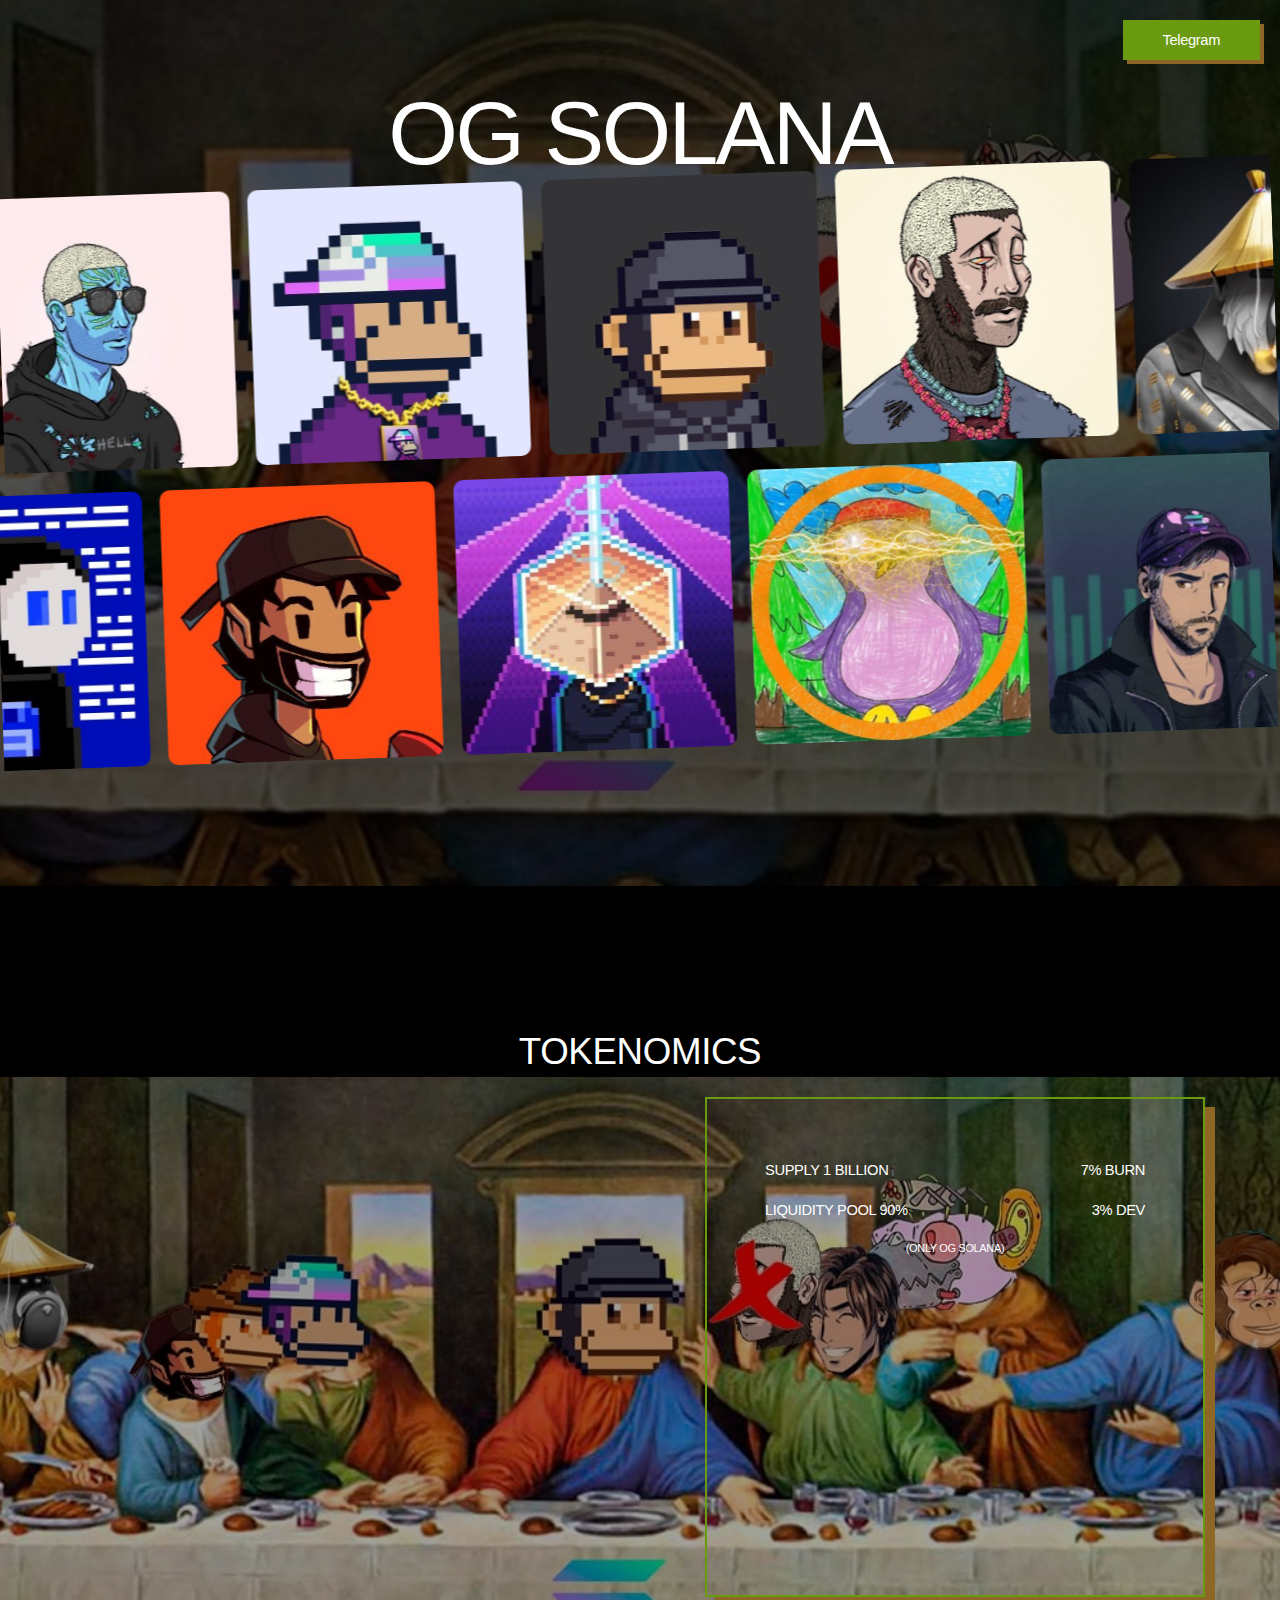
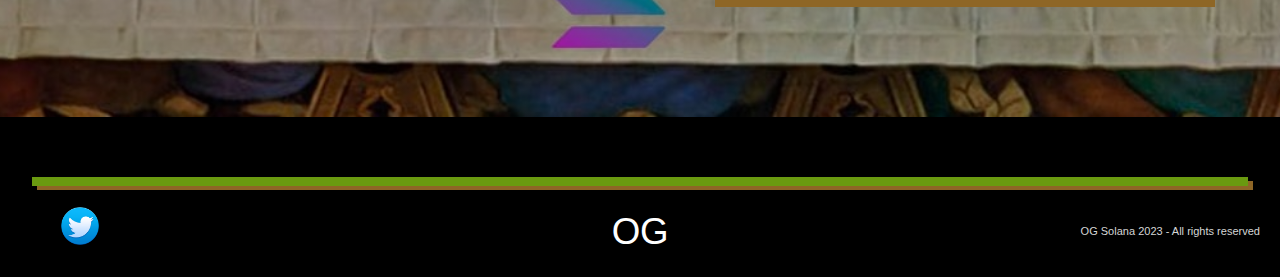
==== commit 869abf37: "Add files via upload" ====
--- a/og/index.html
+++ b/og/index.html
@@ -13,7 +13,7 @@
   @media screen and (max-width:991px) { html { font-size: calc(0.8484933035714286rem + 0.4464285714285714vw); } }
   @media screen and (max-width:767px) { html { font-size: calc(0.8966262975778546rem + 0.34602076124567477vw); } }
   @media screen and (max-width:478px) { html { font-size: calc(0.875rem + 0.41841004184100417vw); } }
-</style></head><body class="body"><section class="section"><div id="w-node-_03d6acd6-5ba0-d73e-15dd-194b0d766ee2-e8a96658" class="w-layout-layout quick-stack wf-layout-layout"><div id="w-node-_03d6acd6-5ba0-d73e-15dd-194b0d766ee3-e8a96658" class="w-layout-cell cell"><img src="../uploads-ssl.webflow.com/64916b9a2f088d3de8a965fb/6491b620f8df1d5ce1b46020_logo.png" loading="lazy" alt="" class="image"/></div><div id="w-node-_365f3b2c-61c6-ee42-0f1a-e6bcf40f2297-e8a96658" class="w-layout-cell cell-3"><a href="https://t.me/SolanaOGofficial" class="button-3 w-button">Telegram</a></div><div id="w-node-_117892ba-233a-8943-b385-a23e8f9b30d8-e8a96658" class="w-layout-cell cell-2"><div class="div-block-2"><h1 class="heading">OG SOLANA</h1></div></div></div><div><div data-w-id="fbb2cfb0-0e22-75f4-4978-59c3b7e98b54" class="punks-slider_component"><div class="punks-slider_content"><div class="punks-slider_list"><div id="w-node-fbb2cfb0-0e22-75f4-4978-59c3b7e98b5d-e8a96658" class="punks-slider_image-wrapper"><img src="../uploads-ssl.webflow.com/64916b9a2f088d3de8a965fb/degod2.png" loading="lazy" alt="" sizes="248.22967529296875px" class="punks-slider_image"/></div><div id="w-node-fbb2cfb0-0e22-75f4-4978-59c3b7e98b5f-e8a96658" class="punks-slider_image-wrapper"><img src="../uploads-ssl.webflow.com/64916b9a2f088d3de8a965fb/6492ce999d667433514f69ed_13D3327E-41BE-4B9F-8389-309DF6DCD26A.png" loading="lazy" alt="" sizes="(max-width: 479px) 100vw, (max-width: 767px) 52vw, (max-width: 991px) 32vw, 25vw"  class="punks-slider_image"/></div><div id="w-node-fbb2cfb0-0e22-75f4-4978-59c3b7e98b61-e8a96658" class="punks-slider_image-wrapper"><img src="../uploads-ssl.webflow.com/64916b9a2f088d3de8a965fb/64916bd91339581aa2935db9_1765.png" loading="lazy" alt="" class="punks-slider_image"/></div><div id="w-node-fbb2cfb0-0e22-75f4-4978-59c3b7e98b63-e8a96658" class="punks-slider_image-wrapper"><img src="../uploads-ssl.webflow.com/64916b9a2f088d3de8a965fb/6492ce992fe6af1ddd336b3f_5070B35D-1DC3-47F2-90E5-BAEE422C0FCE.png" loading="lazy" alt="" class="punks-slider_image"/></div><div id="w-node-fbb2cfb0-0e22-75f4-4978-59c3b7e98b65-e8a96658" class="punks-slider_image-wrapper"><img src="../uploads-ssl.webflow.com/64916b9a2f088d3de8a965fb/64925707e40138d6dcfb8b60_mint1.png" loading="lazy" alt="" sizes="(max-width: 479px) 100vw, (max-width: 767px) 52vw, (max-width: 991px) 32vw, 25vw" class="punks-slider_image"/></div><div id="w-node-fbb2cfb0-0e22-75f4-4978-59c3b7e98b67-e8a96658" class="punks-slider_image-wrapper"><img src="../uploads-ssl.webflow.com/64916b9a2f088d3de8a965fb/6492ce999f5482c7348cc97a_4014F5BC-2B5E-4FA7-BDBB-8E617D4E1F68.png" loading="lazy" alt="" sizes="(max-width: 479px) 100vw, (max-width: 767px) 52vw, (max-width: 991px) 32vw, 25vw"  class="punks-slider_image"/></div><div id="w-node-fbb2cfb0-0e22-75f4-4978-59c3b7e98b69-e8a96658" class="punks-slider_image-wrapper"><img src="../uploads-ssl.webflow.com/64916b9a2f088d3de8a965fb/64916bd9be71c59abee0d0fc_IMG_3978.png" loading="lazy" alt="" sizes="(max-width: 479px) 100vw, (max-width: 767px) 52vw, (max-width: 991px) 32vw, 25vw"  class="punks-slider_image"/></div><div id="w-node-fbb2cfb0-0e22-75f4-4978-59c3b7e98b6b-e8a96658" class="punks-slider_image-wrapper"><img src="../uploads-ssl.webflow.com/64916b9a2f088d3de8a965fb/64916bd88a5331c19be718cf_IMG_3982.png" loading="lazy" alt="" sizes="(max-width: 479px) 100vw, (max-width: 767px) 52vw, (max-width: 991px) 32vw, 25vw" class="punks-slider_image"/></div><div id="w-node-_9ed2eecb-e9e1-89bc-80e5-5f12dedc8770-e8a96658" class="punks-slider_image-wrapper"><img src="../uploads-ssl.webflow.com/64916b9a2f088d3de8a965fb/64916bd7213c45a9d62cddaa_1841.png" loading="lazy" alt="" class="punks-slider_image"/></div><div id="w-node-eec378bd-d7c1-f0c8-11b1-631daca5078e-e8a96658" class="punks-slider_image-wrapper"><img src="../uploads-ssl.webflow.com/64916b9a2f088d3de8a965fb/64916bd7843009bf0058a598_1738.png" loading="lazy" alt="" sizes="(max-width: 479px) 100vw, (max-width: 767px) 248.229736328125px, (max-width: 991px) 248.2294921875px, 25vw"  class="punks-slider_image"/></div><div id="w-node-fb36ae1f-5de5-1418-eeb9-4f9cfadbd542-e8a96658" class="punks-slider_image-wrapper"><img src="../uploads-ssl.webflow.com/64916b9a2f088d3de8a965fb/64916bd7539e66481d182703_1823.png" loading="lazy" alt="" class="punks-slider_image"/></div><div id="w-node-_7c26bdce-d3fb-a95c-fc14-2af5261498c4-e8a96658" class="punks-slider_image-wrapper"><img src="../uploads-ssl.webflow.com/64916b9a2f088d3de8a965fb/64916bd7ab5973759b52ef31_1767.png" loading="lazy" alt="" sizes="(max-width: 479px) 100vw, (max-width: 767px) 52vw, 248.229736328125px"  class="punks-slider_image"/></div></div><div class="punks-slider_list"><div id="w-node-f5d40f60-120f-910e-e57c-39d5cd055ad6-e8a96658" class="punks-slider_image-wrapper"><img src="../uploads-ssl.webflow.com/64916b9a2f088d3de8a965fb/64916bd68a5331c19be716ba_1718.png" loading="lazy" alt="" sizes="(max-width: 991px) 248.229736328125px, 25vw"  class="punks-slider_image"/></div><div id="w-node-f5d40f60-120f-910e-e57c-39d5cd055ad8-e8a96658" class="punks-slider_image-wrapper"><img src="../uploads-ssl.webflow.com/64916b9a2f088d3de8a965fb/64916bd6bf4bdd782a5647a4_1674.png" loading="lazy" alt="" sizes="(max-width: 479px) 100vw, (max-width: 767px) 52vw, (max-width: 991px) 248.2294921875px, 25vw"  class="punks-slider_image"/></div><div id="w-node-f5d40f60-120f-910e-e57c-39d5cd055ada-e8a96658" class="punks-slider_image-wrapper"><img src="../uploads-ssl.webflow.com/64916b9a2f088d3de8a965fb/64916bd6e60d42bd5a757ce7_1585.png" loading="lazy" alt="" sizes="(max-width: 479px) 100vw, (max-width: 767px) 52vw, (max-width: 991px) 248.229736328125px, 25vw"  class="punks-slider_image"/></div><div id="w-node-f5d40f60-120f-910e-e57c-39d5cd055adc-e8a96658" class="punks-slider_image-wrapper"><img src="../uploads-ssl.webflow.com/64916b9a2f088d3de8a965fb/64916bd6fbb3a410da2a6c01_1642.png" loading="lazy" alt="" sizes="(max-width: 479px) 100vw, (max-width: 767px) 52vw, (max-width: 991px) 248.229736328125px, 25vw" class="punks-slider_image"/></div><div id="w-node-f5d40f60-120f-910e-e57c-39d5cd055ade-e8a96658" class="punks-slider_image-wrapper"><img src="../uploads-ssl.webflow.com/64916b9a2f088d3de8a965fb/64916bd68a5331c19be71672_1649.png" loading="lazy" alt="" sizes="(max-width: 479px) 100vw, (max-width: 767px) 52vw, (max-width: 991px) 32vw, 25vw" class="punks-slider_image"/></div><div id="w-node-f5d40f60-120f-910e-e57c-39d5cd055ae0-e8a96658" class="punks-slider_image-wrapper"><img src="../uploads-ssl.webflow.com/64916b9a2f088d3de8a965fb/64916bd62bf7f74226d0a31c_1813.png" loading="lazy" alt="" class="punks-slider_image"/></div><div id="w-node-f5d40f60-120f-910e-e57c-39d5cd055ae2-e8a96658" class="punks-slider_image-wrapper"><img src="../uploads-ssl.webflow.com/64916b9a2f088d3de8a965fb/64916bd6181cdaa42e46336d_1695.png" loading="lazy" alt="" sizes="(max-width: 479px) 100vw, (max-width: 767px) 52vw, (max-width: 991px) 32vw, 25vw" class="punks-slider_image"/></div><div id="w-node-f5d40f60-120f-910e-e57c-39d5cd055ae4-e8a96658" class="punks-slider_image-wrapper"><img src="../uploads-ssl.webflow.com/64916b9a2f088d3de8a965fb/64916bd62f088d3de8a9c9c8_1688.png" loading="lazy" alt="" sizes="(max-width: 479px) 100vw, (max-width: 767px) 52vw, (max-width: 991px) 248.2294921875px, 25vw" class="punks-slider_image"/></div><div id="w-node-f5d40f60-120f-910e-e57c-39d5cd055ae6-e8a96658" class="punks-slider_image-wrapper"><img src="../uploads-ssl.webflow.com/64916b9a2f088d3de8a965fb/64916bd6270212395e8faa54_1593.png" loading="lazy" alt="" sizes="(max-width: 479px) 100vw, (max-width: 767px) 52vw, (max-width: 991px) 32vw, 25vw" class="punks-slider_image"/></div><div id="w-node-f5d40f60-120f-910e-e57c-39d5cd055ae8-e8a96658" class="punks-slider_image-wrapper"><img src="../uploads-ssl.webflow.com/64916b9a2f088d3de8a965fb/64916bd5f008fbb11c5bdd9e_1652.png" loading="lazy" alt="" class="punks-slider_image"/></div><div id="w-node-f5d40f60-120f-910e-e57c-39d5cd055aea-e8a96658" class="punks-slider_image-wrapper"><img src="../uploads-ssl.webflow.com/64916b9a2f088d3de8a965fb/64916bd4441ad51e4b55d16e_1518.png" loading="lazy" alt="" class="punks-slider_image"/></div><div id="w-node-f5d40f60-120f-910e-e57c-39d5cd055aec-e8a96658" class="punks-slider_image-wrapper"><img src="../uploads-ssl.webflow.com/64916b9a2f088d3de8a965fb/64916bd4181cdaa42e463239_1682.png" loading="lazy" alt="" class="punks-slider_image"/></div></div></div></div><div data-w-id="7ed5fae6-4358-ccad-9cb3-693a95651098" class="punks-slider_component _2"><div class="punks-slider_content _2"><div class="punks-slider_list"><div id="w-node-_7ed5fae6-4358-ccad-9cb3-693a9565109d-e8a96658" class="punks-slider_image-wrapper"><img src="../uploads-ssl.webflow.com/64916b9a2f088d3de8a965fb/64916bda1339581aa2935f36_IMG_3981.jpg" loading="lazy" alt="" sizes="248.22967529296875px" class="punks-slider_image-wrapper"><img src="../uploads-ssl.webflow.com/64916b9a2f088d3de8a965fb/gkd1.png" loading="lazy" alt="" class="punks-slider_image"/></div><div id="w-node-_7ed5fae6-4358-ccad-9cb3-693a9565109b-e8a96658" class="punks-slider_image-wrapper"><img src="../uploads-ssl.webflow.com/64916b9a2f088d3de8a965fb/64916be30b66d1799d7d6a4c_1839.png" loading="lazy" alt="" sizes="(max-width: 479px) 100vw, (max-width: 767px) 52vw, (max-width: 991px) 32vw, 25vw" class="punks-slider_image"/></div><div id="w-node-_7ed5fae6-4358-ccad-9cb3-693a956510a7-e8a96658" class="punks-slider_image-wrapper"><img src="../uploads-ssl.webflow.com/64916b9a2f088d3de8a965fb/64916bd9be71c59abee0d0fc_IMG_3978.png" loading="lazy" alt="" sizes="(max-width: 991px) 248.22967529296875px, 25vw" class="punks-slider_image"/></div><div id="w-node-_7ed5fae6-4358-ccad-9cb3-693a956510a9-e8a96658" class="punks-slider_image-wrapper"><img src="../uploads-ssl.webflow.com/64916b9a2f088d3de8a965fb/64916bd88a5331c19be718cf_IMG_3982.png" loading="lazy" alt="" sizes="(max-width: 479px) 100vw, (max-width: 767px) 52vw, (max-width: 991px) 32vw, 25vw" class="punks-slider_image"/></div><div id="w-node-_7ed5fae6-4358-ccad-9cb3-693a956510a3-e8a96658" class="punks-slider_image-wrapper"><img src="../uploads-ssl.webflow.com/64916b9a2f088d3de8a965fb/64916be2ce1ed295b01534ef_1592.png" loading="lazy" alt="" sizes="(max-width: 479px) 100vw, (max-width: 767px) 52vw, (max-width: 991px) 248.2296142578125px, 25vw" class="punks-slider_image"/></div><div id="w-node-_7ed5fae6-4358-ccad-9cb3-693a956510a5-e8a96658" class="punks-slider_image-wrapper"><img src="../uploads-ssl.webflow.com/64916b9a2f088d3de8a965fb/64916bd9af4e56ab85df679c_IMG_3979.png" loading="lazy" alt="" sizes="(max-width: 479px) 100vw, (max-width: 767px) 52vw, (max-width: 991px) 248.229736328125px, 25vw" class="punks-slider_image"/></div><div id="w-node-_7ed5fae6-4358-ccad-9cb3-693a956510a1-e8a96658" class="punks-slider_image-wrapper"><img src="../uploads-ssl.webflow.com/64916b9a2f088d3de8a965fb/6492ce996158d31f005f6c61_30FA21E6-D7FD-4A2C-9385-66CA0256A2B6.png" loading="lazy" alt="" sizes="(max-width: 479px) 100vw, (max-width: 767px) 52vw, (max-width: 991px) 248.2296142578125px, 25vw" class="punks-slider_image"/></div><div id="w-node-_7ed5fae6-4358-ccad-9cb3-693a956510ad-e8a96658" class="punks-slider_image-wrapper"><img src="../uploads-ssl.webflow.com/64916b9a2f088d3de8a965fb/64916bd7843009bf0058a598_1738.png" loading="lazy" alt="" sizes="(max-width: 479px) 100vw, (max-width: 767px) 52vw, (max-width: 991px) 248.2296142578125px, 25vw" class="punks-slider_image"/></div><div id="w-node-_7ed5fae6-4358-ccad-9cb3-693a956510af-e8a96658" class="punks-slider_image-wrapper"><img src="../uploads-ssl.webflow.com/64916b9a2f088d3de8a965fb/6492ce995f24df56cac320fd_8442287D-3006-4808-A6B8-04A95EB801FA.png" loading="lazy" alt="" sizes="(max-width: 479px) 100vw, (max-width: 991px) 248.229736328125px, 25vw" class="punks-slider_image"/></div><div id="w-node-_7ed5fae6-4358-ccad-9cb3-693a956510ab-e8a96658" class="punks-slider_image-wrapper"><img src="../uploads-ssl.webflow.com/64916b9a2f088d3de8a965fb/6492ce999f5482c7348cc97a_4014F5BC-2B5E-4FA7-BDBB-8E617D4E1F68.png" loading="lazy" alt="" sizes="(max-width: 479px) 100vw, (max-width: 767px) 52vw, (max-width: 991px) 248.229736328125px, 25vw" class="punks-slider_image"/></div><div id="w-node-_7ed5fae6-4358-ccad-9cb3-693a956510b1-e8a96658" class="punks-slider_image-wrapper"><img src="../uploads-ssl.webflow.com/64916b9a2f088d3de8a965fb/64916bd7ab5973759b52ef31_1767.png" loading="lazy" alt="" sizes="(max-width: 479px) 100vw, (max-width: 767px) 52vw, (max-width: 991px) 248.229736328125px, 25vw" class="punks-slider_image"/></div></div><div class="punks-slider_list"><div id="w-node-_7ed5fae6-4358-ccad-9cb3-693a956510b6-e8a96658" class="punks-slider_image-wrapper"><img src="../uploads-ssl.webflow.com/64916b9a2f088d3de8a965fb/64916bd6bf4bdd782a5647a4_1674.png" loading="lazy" alt="" sizes="(max-width: 479px) 248.229736328125px, (max-width: 767px) 52vw, (max-width: 991px) 32vw, 25vw" class="punks-slider_image"/></div><div id="w-node-_7ed5fae6-4358-ccad-9cb3-693a956510b8-e8a96658" class="punks-slider_image-wrapper"><img src="../uploads-ssl.webflow.com/64916b9a2f088d3de8a965fb/64916bd6e60d42bd5a757ce7_1585.png" loading="lazy" alt="" sizes="(max-width: 479px) 100vw, (max-width: 767px) 248.229736328125px, (max-width: 991px) 32vw, 25vw" class="punks-slider_image"/></div><div id="w-node-_7ed5fae6-4358-ccad-9cb3-693a956510bc-e8a96658" class="punks-slider_image-wrapper"><img src="../uploads-ssl.webflow.com/64916b9a2f088d3de8a965fb/64916bd68a5331c19be71672_1649.png" loading="lazy" alt="" sizes="(max-width: 479px) 100vw, (max-width: 767px) 52vw, (max-width: 991px) 248.229736328125px, 25vw" class="punks-slider_image"/></div><div id="w-node-_7ed5fae6-4358-ccad-9cb3-693a956510b4-e8a96658" class="punks-slider_image-wrapper"><img src="../uploads-ssl.webflow.com/64916b9a2f088d3de8a965fb/64916bd68a5331c19be716ba_1718.png" loading="lazy" alt="" sizes="(max-width: 479px) 100vw, (max-width: 767px) 52vw, (max-width: 991px) 248.229736328125px, 25vw" class="punks-slider_image"/></div><div id="w-node-_7ed5fae6-4358-ccad-9cb3-693a956510ca-e8a96658" class="punks-slider_image-wrapper"><img src="../uploads-ssl.webflow.com/64916b9a2f088d3de8a965fb/64916bd4181cdaa42e463239_1682.png" loading="lazy" alt="" class="punks-slider_image"/></div><div id="w-node-_7ed5fae6-4358-ccad-9cb3-693a956510c0-e8a96658" class="punks-slider_image-wrapper"><img src="../uploads-ssl.webflow.com/64916b9a2f088d3de8a965fb/64916bd6181cdaa42e46336d_1695.png" loading="lazy" alt="" sizes="(max-width: 479px) 100vw, (max-width: 767px) 52vw, (max-width: 991px) 32vw, 25vw" class="punks-slider_image"/></div><div id="w-node-_7ed5fae6-4358-ccad-9cb3-693a956510c2-e8a96658" class="punks-slider_image-wrapper"><img src="../uploads-ssl.webflow.com/64916b9a2f088d3de8a965fb/64916bd62f088d3de8a9c9c8_1688.png" loading="lazy" alt="" sizes="(max-width: 479px) 100vw, (max-width: 767px) 248.2294921875px, (max-width: 991px) 32vw, 25vw" class="punks-slider_image"/></div><div id="w-node-_7ed5fae6-4358-ccad-9cb3-693a956510c4-e8a96658" class="punks-slider_image-wrapp64916be30b66d1799d7d6a4c_1839er"><img src="../uploads-ssl.webflow.com/64916b9a2f088d3de8a965fb/64916bd6270212395e8faa54_1593.png" loading="lazy" alt="" sizes="(max-width: 479px) 100vw, (max-width: 767px) 52vw, (max-width: 991px) 248.2294921875px, 25vw"  class="punks-slider_image"/></div><div id="w-node-_7ed5fae6-4358-ccad-9cb3-693a956510c6-e8a96658" class="punks-slider_image-wrapper"><img src="../uploads-ssl.webflow.com/64916b9a2f088d3de8a965fb/64916bd5f008fbb11c5bdd9e_1652.png" loading="lazy" alt="" class="punks-slider_image"/></div><div id="w-node-_7ed5fae6-4358-ccad-9cb3-693a956510c8-e8a96658" class="punks-slider_image-wrapper"><img src="../uploads-ssl.webflow.com/64916b9a2f088d3de8a965fb/64916bd4441ad51e4b55d16e_1518.png" loading="lazy" alt="" class="punks-slider_image"/></div><div id="w-node-_7ed5fae6-4358-ccad-9cb3-693a956510ba-e8a96658" class="punks-slider_image-wrapper"><img src="../uploads-ssl.webflow.com/64916b9a2f088d3de8a965fb/64916bd6fbb3a410da2a6c01_1642.png" loading="lazy" alt="" sizes="(max-width: 479px) 100vw, (max-width: 767px) 52vw, (max-width: 991px) 32vw, 25vw"  class="punks-slider_image"/></div><div id="w-node-_7ed5fae6-4358-ccad-9cb3-693a956510be-e8a96658" class="punks-slider_image-wrapper"><img src="../uploads-ssl.webflow.com/64916b9a2f088d3de8a965fb/64916bd62bf7f74226d0a31c_1813.png" loading="lazy" alt="" class="punks-slider_image"/></div></div></div></div></div></section><section class="section-4"><div class="text-align-center"><div class="max-width-large align-center"><div class="margin-bottom margin-xlarge"><div class="heading-small">TOKENOMICS</div></div></div></div></section><section class="section-2"><div id="w-node-e3f746a0-4b5d-914d-ed70-c6e39f21e152-e8a96658" class="w-layout-layout wf-layout-layout"><div id="w-node-e3f746a0-4b5d-914d-ed70-c6e39f21e153-e8a96658" class="w-layout-cell cell-4"><div class="div-block-5"><img src="../uploads-ssl.webflow.com/64916b9a2f088d3de8a965fb/64925707cd3d7341456c4692_mint2.png" loading="lazy" alt="" sizes="(max-width: 479px) 100vw, (max-width: 767px) 144px, 244px" class="image-2"/>
+</style></head><body class="body"><section class="section"><div id="w-node-_03d6acd6-5ba0-d73e-15dd-194b0d766ee2-e8a96658" class="w-layout-layout quick-stack wf-layout-layout"><div id="w-node-_03d6acd6-5ba0-d73e-15dd-194b0d766ee3-e8a96658" class="w-layout-cell cell"><img src="../uploads-ssl.webflow.com/64916b9a2f088d3de8a965fb/6491b620f8df1d5ce1b46020_logo.png" loading="lazy" alt="" class="image"/></div><div id="w-node-_365f3b2c-61c6-ee42-0f1a-e6bcf40f2297-e8a96658" class="w-layout-cell cell-3"><a href="https://t.me/SolanaOGofficial" class="button-3 w-button">Telegram</a></div><div id="w-node-_117892ba-233a-8943-b385-a23e8f9b30d8-e8a96658" class="w-layout-cell cell-2"><div class="div-block-2"><h1 class="heading">OG SOLANA</h1></div></div></div><div><div data-w-id="fbb2cfb0-0e22-75f4-4978-59c3b7e98b54" class="punks-slider_component"><div class="punks-slider_content"><div class="punks-slider_list"><div id="w-node-fbb2cfb0-0e22-75f4-4978-59c3b7e98b5d-e8a96658" class="punks-slider_image-wrapper"><img src="../uploads-ssl.webflow.com/64916b9a2f088d3de8a965fb/degod2.png" loading="lazy" alt="" sizes="248.22967529296875px" class="punks-slider_image"/></div><div id="w-node-fbb2cfb0-0e22-75f4-4978-59c3b7e98b5f-e8a96658" class="punks-slider_image-wrapper"><img src="../uploads-ssl.webflow.com/64916b9a2f088d3de8a965fb/6492ce999d667433514f69ed_13D3327E-41BE-4B9F-8389-309DF6DCD26A.png" loading="lazy" alt="" sizes="(max-width: 479px) 100vw, (max-width: 767px) 52vw, (max-width: 991px) 32vw, 25vw"  class="punks-slider_image"/></div><div id="w-node-fbb2cfb0-0e22-75f4-4978-59c3b7e98b61-e8a96658" class="punks-slider_image-wrapper"><img src="../uploads-ssl.webflow.com/64916b9a2f088d3de8a965fb/64916bd91339581aa2935db9_1765.png" loading="lazy" alt="" class="punks-slider_image"/></div><div id="w-node-fbb2cfb0-0e22-75f4-4978-59c3b7e98b63-e8a96658" class="punks-slider_image-wrapper"><img src="../uploads-ssl.webflow.com/64916b9a2f088d3de8a965fb/6492ce992fe6af1ddd336b3f_5070B35D-1DC3-47F2-90E5-BAEE422C0FCE.png" loading="lazy" alt="" class="punks-slider_image"/></div><div id="w-node-fbb2cfb0-0e22-75f4-4978-59c3b7e98b65-e8a96658" class="punks-slider_image-wrapper"><img src="../uploads-ssl.webflow.com/64916b9a2f088d3de8a965fb/64925707e40138d6dcfb8b60_mint1.png" loading="lazy" alt="" sizes="(max-width: 479px) 100vw, (max-width: 767px) 52vw, (max-width: 991px) 32vw, 25vw" class="punks-slider_image"/></div><div id="w-node-fbb2cfb0-0e22-75f4-4978-59c3b7e98b67-e8a96658" class="punks-slider_image-wrapper"><img src="../uploads-ssl.webflow.com/64916b9a2f088d3de8a965fb/6492ce999f5482c7348cc97a_4014F5BC-2B5E-4FA7-BDBB-8E617D4E1F68.png" loading="lazy" alt="" sizes="(max-width: 479px) 100vw, (max-width: 767px) 52vw, (max-width: 991px) 32vw, 25vw"  class="punks-slider_image"/></div><div id="w-node-fbb2cfb0-0e22-75f4-4978-59c3b7e98b69-e8a96658" class="punks-slider_image-wrapper"><img src="../uploads-ssl.webflow.com/64916b9a2f088d3de8a965fb/64916bd9be71c59abee0d0fc_IMG_3978.png" loading="lazy" alt="" sizes="(max-width: 479px) 100vw, (max-width: 767px) 52vw, (max-width: 991px) 32vw, 25vw"  class="punks-slider_image"/></div><div id="w-node-fbb2cfb0-0e22-75f4-4978-59c3b7e98b6b-e8a96658" class="punks-slider_image-wrapper"><img src="../uploads-ssl.webflow.com/64916b9a2f088d3de8a965fb/64916bd88a5331c19be718cf_IMG_3982.png" loading="lazy" alt="" sizes="(max-width: 479px) 100vw, (max-width: 767px) 52vw, (max-width: 991px) 32vw, 25vw" class="punks-slider_image"/></div><div id="w-node-_9ed2eecb-e9e1-89bc-80e5-5f12dedc8770-e8a96658" class="punks-slider_image-wrapper"><img src="../uploads-ssl.webflow.com/64916b9a2f088d3de8a965fb/6492ce999f5482c7348cc97a_4014F5BC-2B5E-4FA7-BDBB-8E617D4E1F68.png" loading="lazy" alt="" class="punks-slider_image"/></div><div id="w-node-eec378bd-d7c1-f0c8-11b1-631daca5078e-e8a96658" class="punks-slider_image-wrapper"><img src="../uploads-ssl.webflow.com/64916b9a2f088d3de8a965fb/degod2.png" loading="lazy" alt="" sizes="(max-width: 479px) 100vw, (max-width: 767px) 248.229736328125px, (max-width: 991px) 248.2294921875px, 25vw"  class="punks-slider_image"/></div><div id="w-node-fb36ae1f-5de5-1418-eeb9-4f9cfadbd542-e8a96658" class="punks-slider_image-wrapper"><img src="../uploads-ssl.webflow.com/64916b9a2f088d3de8a965fb/64916bd7539e66481d182703_1823.png" loading="lazy" alt="" class="punks-slider_image"/></div><div id="w-node-_7c26bdce-d3fb-a95c-fc14-2af5261498c4-e8a96658" class="punks-slider_image-wrapper"><img src="../uploads-ssl.webflow.com/64916b9a2f088d3de8a965fb/64916bd7ab5973759b52ef31_1767.png" loading="lazy" alt="" sizes="(max-width: 479px) 100vw, (max-width: 767px) 52vw, 248.229736328125px"  class="punks-slider_image"/></div></div><div class="punks-slider_list"><div id="w-node-f5d40f60-120f-910e-e57c-39d5cd055ad6-e8a96658" class="punks-slider_image-wrapper"><img src="../uploads-ssl.webflow.com/64916b9a2f088d3de8a965fb/64916bd68a5331c19be716ba_1718.png" loading="lazy" alt="" sizes="(max-width: 991px) 248.229736328125px, 25vw"  class="punks-slider_image"/></div><div id="w-node-f5d40f60-120f-910e-e57c-39d5cd055ad8-e8a96658" class="punks-slider_image-wrapper"><img src="../uploads-ssl.webflow.com/64916b9a2f088d3de8a965fb/64916bd6bf4bdd782a5647a4_1674.png" loading="lazy" alt="" sizes="(max-width: 479px) 100vw, (max-width: 767px) 52vw, (max-width: 991px) 248.2294921875px, 25vw"  class="punks-slider_image"/></div><div id="w-node-f5d40f60-120f-910e-e57c-39d5cd055ada-e8a96658" class="punks-slider_image-wrapper"><img src="../uploads-ssl.webflow.com/64916b9a2f088d3de8a965fb/64916bd6e60d42bd5a757ce7_1585.png" loading="lazy" alt="" sizes="(max-width: 479px) 100vw, (max-width: 767px) 52vw, (max-width: 991px) 248.229736328125px, 25vw"  class="punks-slider_image"/></div><div id="w-node-f5d40f60-120f-910e-e57c-39d5cd055adc-e8a96658" class="punks-slider_image-wrapper"><img src="../uploads-ssl.webflow.com/64916b9a2f088d3de8a965fb/64916bd6fbb3a410da2a6c01_1642.png" loading="lazy" alt="" sizes="(max-width: 479px) 100vw, (max-width: 767px) 52vw, (max-width: 991px) 248.229736328125px, 25vw" class="punks-slider_image"/></div><div id="w-node-f5d40f60-120f-910e-e57c-39d5cd055ade-e8a96658" class="punks-slider_image-wrapper"><img src="../uploads-ssl.webflow.com/64916b9a2f088d3de8a965fb/64916bd68a5331c19be71672_1649.png" loading="lazy" alt="" sizes="(max-width: 479px) 100vw, (max-width: 767px) 52vw, (max-width: 991px) 32vw, 25vw" class="punks-slider_image"/></div><div id="w-node-f5d40f60-120f-910e-e57c-39d5cd055ae0-e8a96658" class="punks-slider_image-wrapper"><img src="../uploads-ssl.webflow.com/64916b9a2f088d3de8a965fb/64916bd62bf7f74226d0a31c_1813.png" loading="lazy" alt="" class="punks-slider_image"/></div><div id="w-node-f5d40f60-120f-910e-e57c-39d5cd055ae2-e8a96658" class="punks-slider_image-wrapper"><img src="../uploads-ssl.webflow.com/64916b9a2f088d3de8a965fb/64916bd6181cdaa42e46336d_1695.png" loading="lazy" alt="" sizes="(max-width: 479px) 100vw, (max-width: 767px) 52vw, (max-width: 991px) 32vw, 25vw" class="punks-slider_image"/></div><div id="w-node-f5d40f60-120f-910e-e57c-39d5cd055ae4-e8a96658" class="punks-slider_image-wrapper"><img src="../uploads-ssl.webflow.com/64916b9a2f088d3de8a965fb/64916bd62f088d3de8a9c9c8_1688.png" loading="lazy" alt="" sizes="(max-width: 479px) 100vw, (max-width: 767px) 52vw, (max-width: 991px) 248.2294921875px, 25vw" class="punks-slider_image"/></div><div id="w-node-f5d40f60-120f-910e-e57c-39d5cd055ae6-e8a96658" class="punks-slider_image-wrapper"><img src="../uploads-ssl.webflow.com/64916b9a2f088d3de8a965fb/64916bd6270212395e8faa54_1593.png" loading="lazy" alt="" sizes="(max-width: 479px) 100vw, (max-width: 767px) 52vw, (max-width: 991px) 32vw, 25vw" class="punks-slider_image"/></div><div id="w-node-f5d40f60-120f-910e-e57c-39d5cd055ae8-e8a96658" class="punks-slider_image-wrapper"><img src="../uploads-ssl.webflow.com/64916b9a2f088d3de8a965fb/64916bd5f008fbb11c5bdd9e_1652.png" loading="lazy" alt="" class="punks-slider_image"/></div><div id="w-node-f5d40f60-120f-910e-e57c-39d5cd055aea-e8a96658" class="punks-slider_image-wrapper"><img src="../uploads-ssl.webflow.com/64916b9a2f088d3de8a965fb/64916bd4441ad51e4b55d16e_1518.png" loading="lazy" alt="" class="punks-slider_image"/></div><div id="w-node-f5d40f60-120f-910e-e57c-39d5cd055aec-e8a96658" class="punks-slider_image-wrapper"><img src="../uploads-ssl.webflow.com/64916b9a2f088d3de8a965fb/64916bd4181cdaa42e463239_1682.png" loading="lazy" alt="" class="punks-slider_image"/></div></div></div></div><div data-w-id="7ed5fae6-4358-ccad-9cb3-693a95651098" class="punks-slider_component _2"><div class="punks-slider_content _2"><div class="punks-slider_list"><div id="w-node-_7ed5fae6-4358-ccad-9cb3-693a9565109d-e8a96658" class="punks-slider_image-wrapper"><img src="../uploads-ssl.webflow.com/64916b9a2f088d3de8a965fb/64916bda1339581aa2935f36_IMG_3981.jpg" loading="lazy" alt="" sizes="248.22967529296875px" class="punks-slider_image-wrapper"><img src="../uploads-ssl.webflow.com/64916b9a2f088d3de8a965fb/gkd1.png" loading="lazy" alt="" class="punks-slider_image"/></div><div id="w-node-_7ed5fae6-4358-ccad-9cb3-693a9565109b-e8a96658" class="punks-slider_image-wrapper"><img src="../uploads-ssl.webflow.com/64916b9a2f088d3de8a965fb/64916be30b66d1799d7d6a4c_1839.png" loading="lazy" alt="" sizes="(max-width: 479px) 100vw, (max-width: 767px) 52vw, (max-width: 991px) 32vw, 25vw" class="punks-slider_image"/></div><div id="w-node-_7ed5fae6-4358-ccad-9cb3-693a956510a7-e8a96658" class="punks-slider_image-wrapper"><img src="../uploads-ssl.webflow.com/64916b9a2f088d3de8a965fb/64916bd9be71c59abee0d0fc_IMG_3978.png" loading="lazy" alt="" sizes="(max-width: 991px) 248.22967529296875px, 25vw" class="punks-slider_image"/></div><div id="w-node-_7ed5fae6-4358-ccad-9cb3-693a956510a9-e8a96658" class="punks-slider_image-wrapper"><img src="../uploads-ssl.webflow.com/64916b9a2f088d3de8a965fb/64916bd88a5331c19be718cf_IMG_3982.png" loading="lazy" alt="" sizes="(max-width: 479px) 100vw, (max-width: 767px) 52vw, (max-width: 991px) 32vw, 25vw" class="punks-slider_image"/></div><div id="w-node-_7ed5fae6-4358-ccad-9cb3-693a956510a3-e8a96658" class="punks-slider_image-wrapper"><img src="../uploads-ssl.webflow.com/64916b9a2f088d3de8a965fb/64916be2ce1ed295b01534ef_1592.png" loading="lazy" alt="" sizes="(max-width: 479px) 100vw, (max-width: 767px) 52vw, (max-width: 991px) 248.2296142578125px, 25vw" class="punks-slider_image"/></div><div id="w-node-_7ed5fae6-4358-ccad-9cb3-693a956510a5-e8a96658" class="punks-slider_image-wrapper"><img src="../uploads-ssl.webflow.com/64916b9a2f088d3de8a965fb/64916bd9af4e56ab85df679c_IMG_3979.png" loading="lazy" alt="" sizes="(max-width: 479px) 100vw, (max-width: 767px) 52vw, (max-width: 991px) 248.229736328125px, 25vw" class="punks-slider_image"/></div><div id="w-node-_7ed5fae6-4358-ccad-9cb3-693a956510a1-e8a96658" class="punks-slider_image-wrapper"><img src="../uploads-ssl.webflow.com/64916b9a2f088d3de8a965fb/6492ce996158d31f005f6c61_30FA21E6-D7FD-4A2C-9385-66CA0256A2B6.png" loading="lazy" alt="" sizes="(max-width: 479px) 100vw, (max-width: 767px) 52vw, (max-width: 991px) 248.2296142578125px, 25vw" class="punks-slider_image"/></div><div id="w-node-_7ed5fae6-4358-ccad-9cb3-693a956510ad-e8a96658" class="punks-slider_image-wrapper"><img src="../uploads-ssl.webflow.com/64916b9a2f088d3de8a965fb/64916bd7843009bf0058a598_1738.png" loading="lazy" alt="" sizes="(max-width: 479px) 100vw, (max-width: 767px) 52vw, (max-width: 991px) 248.2296142578125px, 25vw" class="punks-slider_image"/></div><div id="w-node-_7ed5fae6-4358-ccad-9cb3-693a956510af-e8a96658" class="punks-slider_image-wrapper"><img src="../uploads-ssl.webflow.com/64916b9a2f088d3de8a965fb/6492ce995f24df56cac320fd_8442287D-3006-4808-A6B8-04A95EB801FA.png" loading="lazy" alt="" sizes="(max-width: 479px) 100vw, (max-width: 991px) 248.229736328125px, 25vw" class="punks-slider_image"/></div><div id="w-node-_7ed5fae6-4358-ccad-9cb3-693a956510ab-e8a96658" class="punks-slider_image-wrapper"><img src="../uploads-ssl.webflow.com/64916b9a2f088d3de8a965fb/6492ce999f5482c7348cc97a_4014F5BC-2B5E-4FA7-BDBB-8E617D4E1F68.png" loading="lazy" alt="" sizes="(max-width: 479px) 100vw, (max-width: 767px) 52vw, (max-width: 991px) 248.229736328125px, 25vw" class="punks-slider_image"/></div><div id="w-node-_7ed5fae6-4358-ccad-9cb3-693a956510b1-e8a96658" class="punks-slider_image-wrapper"><img src="../uploads-ssl.webflow.com/64916b9a2f088d3de8a965fb/64916bd7ab5973759b52ef31_1767.png" loading="lazy" alt="" sizes="(max-width: 479px) 100vw, (max-width: 767px) 52vw, (max-width: 991px) 248.229736328125px, 25vw" class="punks-slider_image"/></div></div><div class="punks-slider_list"><div id="w-node-_7ed5fae6-4358-ccad-9cb3-693a956510b6-e8a96658" class="punks-slider_image-wrapper"><img src="../uploads-ssl.webflow.com/64916b9a2f088d3de8a965fb/64916bd6bf4bdd782a5647a4_1674.png" loading="lazy" alt="" sizes="(max-width: 479px) 248.229736328125px, (max-width: 767px) 52vw, (max-width: 991px) 32vw, 25vw" class="punks-slider_image"/></div><div id="w-node-_7ed5fae6-4358-ccad-9cb3-693a956510b8-e8a96658" class="punks-slider_image-wrapper"><img src="../uploads-ssl.webflow.com/64916b9a2f088d3de8a965fb/64916bd6e60d42bd5a757ce7_1585.png" loading="lazy" alt="" sizes="(max-width: 479px) 100vw, (max-width: 767px) 248.229736328125px, (max-width: 991px) 32vw, 25vw" class="punks-slider_image"/></div><div id="w-node-_7ed5fae6-4358-ccad-9cb3-693a956510bc-e8a96658" class="punks-slider_image-wrapper"><img src="../uploads-ssl.webflow.com/64916b9a2f088d3de8a965fb/64916bd68a5331c19be71672_1649.png" loading="lazy" alt="" sizes="(max-width: 479px) 100vw, (max-width: 767px) 52vw, (max-width: 991px) 248.229736328125px, 25vw" class="punks-slider_image"/></div><div id="w-node-_7ed5fae6-4358-ccad-9cb3-693a956510b4-e8a96658" class="punks-slider_image-wrapper"><img src="../uploads-ssl.webflow.com/64916b9a2f088d3de8a965fb/64916bd68a5331c19be716ba_1718.png" loading="lazy" alt="" sizes="(max-width: 479px) 100vw, (max-width: 767px) 52vw, (max-width: 991px) 248.229736328125px, 25vw" class="punks-slider_image"/></div><div id="w-node-_7ed5fae6-4358-ccad-9cb3-693a956510ca-e8a96658" class="punks-slider_image-wrapper"><img src="../uploads-ssl.webflow.com/64916b9a2f088d3de8a965fb/64916bd4181cdaa42e463239_1682.png" loading="lazy" alt="" class="punks-slider_image"/></div><div id="w-node-_7ed5fae6-4358-ccad-9cb3-693a956510c0-e8a96658" class="punks-slider_image-wrapper"><img src="../uploads-ssl.webflow.com/64916b9a2f088d3de8a965fb/64916bd6181cdaa42e46336d_1695.png" loading="lazy" alt="" sizes="(max-width: 479px) 100vw, (max-width: 767px) 52vw, (max-width: 991px) 32vw, 25vw" class="punks-slider_image"/></div><div id="w-node-_7ed5fae6-4358-ccad-9cb3-693a956510c2-e8a96658" class="punks-slider_image-wrapper"><img src="../uploads-ssl.webflow.com/64916b9a2f088d3de8a965fb/64916bd62f088d3de8a9c9c8_1688.png" loading="lazy" alt="" sizes="(max-width: 479px) 100vw, (max-width: 767px) 248.2294921875px, (max-width: 991px) 32vw, 25vw" class="punks-slider_image"/></div><div id="w-node-_7ed5fae6-4358-ccad-9cb3-693a956510c4-e8a96658" class="punks-slider_image-wrapp64916be30b66d1799d7d6a4c_1839er"><img src="../uploads-ssl.webflow.com/64916b9a2f088d3de8a965fb/64916bd6270212395e8faa54_1593.png" loading="lazy" alt="" sizes="(max-width: 479px) 100vw, (max-width: 767px) 52vw, (max-width: 991px) 248.2294921875px, 25vw"  class="punks-slider_image"/></div><div id="w-node-_7ed5fae6-4358-ccad-9cb3-693a956510c6-e8a96658" class="punks-slider_image-wrapper"><img src="../uploads-ssl.webflow.com/64916b9a2f088d3de8a965fb/64916bd5f008fbb11c5bdd9e_1652.png" loading="lazy" alt="" class="punks-slider_image"/></div><div id="w-node-_7ed5fae6-4358-ccad-9cb3-693a956510c8-e8a96658" class="punks-slider_image-wrapper"><img src="../uploads-ssl.webflow.com/64916b9a2f088d3de8a965fb/64916bd4441ad51e4b55d16e_1518.png" loading="lazy" alt="" class="punks-slider_image"/></div><div id="w-node-_7ed5fae6-4358-ccad-9cb3-693a956510ba-e8a96658" class="punks-slider_image-wrapper"><img src="../uploads-ssl.webflow.com/64916b9a2f088d3de8a965fb/64916bd6fbb3a410da2a6c01_1642.png" loading="lazy" alt="" sizes="(max-width: 479px) 100vw, (max-width: 767px) 52vw, (max-width: 991px) 32vw, 25vw"  class="punks-slider_image"/></div><div id="w-node-_7ed5fae6-4358-ccad-9cb3-693a956510be-e8a96658" class="punks-slider_image-wrapper"><img src="../uploads-ssl.webflow.com/64916b9a2f088d3de8a965fb/64916bd62bf7f74226d0a31c_1813.png" loading="lazy" alt="" class="punks-slider_image"/></div></div></div></div></div></section><section class="section-4"><div class="text-align-center"><div class="max-width-large align-center"><div class="margin-bottom margin-xlarge"><div class="heading-small">TOKENOMICS</div></div></div></div></section><section class="section-2"><div id="w-node-e3f746a0-4b5d-914d-ed70-c6e39f21e152-e8a96658" class="w-layout-layout wf-layout-layout"><div id="w-node-e3f746a0-4b5d-914d-ed70-c6e39f21e153-e8a96658" class="w-layout-cell cell-4"><div class="div-block-5"><img src="../uploads-ssl.webflow.com/64916b9a2f088d3de8a965fb/64925707cd3d7341456c4692_mint2.png" loading="lazy" alt="" sizes="(max-width: 479px) 100vw, (max-width: 767px) 144px, 244px" class="image-2"/>
   </div></div><div id="w-node-e3f746a0-4b5d-914d-ed70-c6e39f21e157-e8a96658" class="w-layout-cell cell-5"><div id="mint" class="div-block-4"><div id="w-node-d7ec9559-52c4-4e13-f7e7-a73e375db7a9-e8a96658" class="w-layout-layout quick-stack-3 wf-layout-layout"><div id="w-node-d7ec9559-52c4-4e13-f7e7-a73e375db7aa-e8a96658" class="w-layout-cell cell-9"><h5 class="heading-2">SUPPLY 1 BILLION</h5></div><div id="w-node-d7ec9559-52c4-4e13-f7e7-a73e375db7ad-e8a96658" class="w-layout-cell cell-8"><h5 class="heading-2">7% BURN</h5></div><div id="w-node-d7ec9559-52c4-4e13-f7e7-a73e375db7b0-e8a96658" class="w-layout-cell"><h5 class="heading-2">LIQUIDITY POOL 90%</h5></div><div id="w-node-d7ec9559-52c4-4e13-f7e7-a73e375db7b3-e8a96658" class="w-layout-cell cell-11"><h5 class="heading-2">3% DEV </h5></div><div id="w-node-cf60858e-a8cf-2a36-1def-73186821af50-e8a96658" class="w-layout-cell cell-12"><h5 class="heading-2 _2">(ONLY OG SOLANA)</h5></div></div><div class="html-embed w-embed w-iframe"><iframe
     src=""
     width="600px"
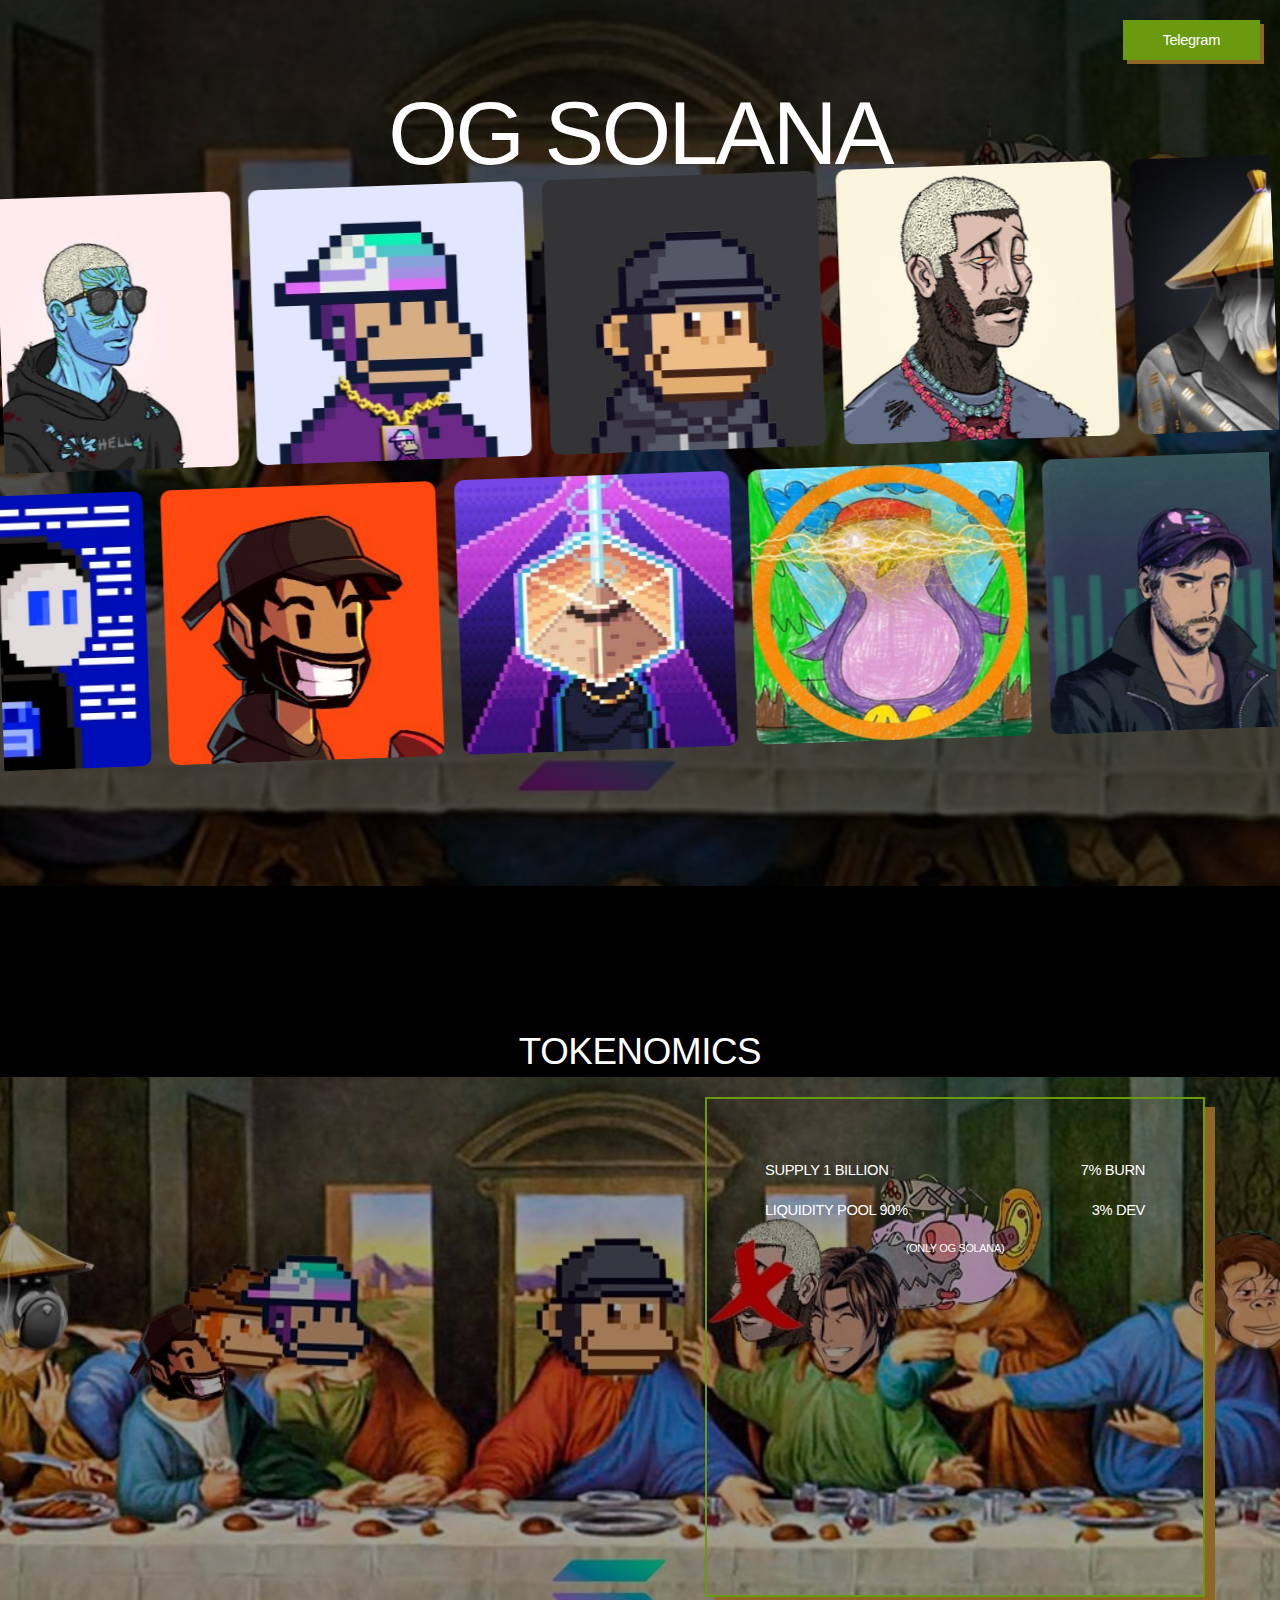
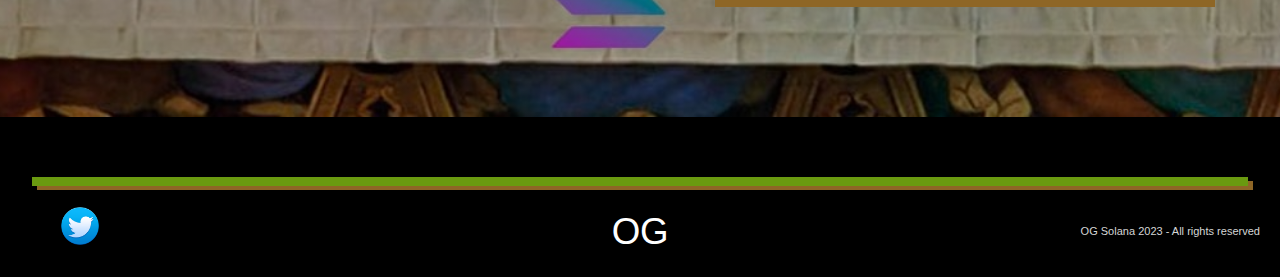
==== commit e7b6a21a: "Add files via upload" ====
--- a/og/index.html
+++ b/og/index.html
@@ -13,7 +13,7 @@
   @media screen and (max-width:991px) { html { font-size: calc(0.8484933035714286rem + 0.4464285714285714vw); } }
   @media screen and (max-width:767px) { html { font-size: calc(0.8966262975778546rem + 0.34602076124567477vw); } }
   @media screen and (max-width:478px) { html { font-size: calc(0.875rem + 0.41841004184100417vw); } }
-</style></head><body class="body"><section class="section"><div id="w-node-_03d6acd6-5ba0-d73e-15dd-194b0d766ee2-e8a96658" class="w-layout-layout quick-stack wf-layout-layout"><div id="w-node-_03d6acd6-5ba0-d73e-15dd-194b0d766ee3-e8a96658" class="w-layout-cell cell"><img src="../uploads-ssl.webflow.com/64916b9a2f088d3de8a965fb/6491b620f8df1d5ce1b46020_logo.png" loading="lazy" alt="" class="image"/></div><div id="w-node-_365f3b2c-61c6-ee42-0f1a-e6bcf40f2297-e8a96658" class="w-layout-cell cell-3"><a href="https://t.me/SolanaOGofficial" class="button-3 w-button">Telegram</a></div><div id="w-node-_117892ba-233a-8943-b385-a23e8f9b30d8-e8a96658" class="w-layout-cell cell-2"><div class="div-block-2"><h1 class="heading">OG SOLANA</h1></div></div></div><div><div data-w-id="fbb2cfb0-0e22-75f4-4978-59c3b7e98b54" class="punks-slider_component"><div class="punks-slider_content"><div class="punks-slider_list"><div id="w-node-fbb2cfb0-0e22-75f4-4978-59c3b7e98b5d-e8a96658" class="punks-slider_image-wrapper"><img src="../uploads-ssl.webflow.com/64916b9a2f088d3de8a965fb/degod2.png" loading="lazy" alt="" sizes="248.22967529296875px" class="punks-slider_image"/></div><div id="w-node-fbb2cfb0-0e22-75f4-4978-59c3b7e98b5f-e8a96658" class="punks-slider_image-wrapper"><img src="../uploads-ssl.webflow.com/64916b9a2f088d3de8a965fb/6492ce999d667433514f69ed_13D3327E-41BE-4B9F-8389-309DF6DCD26A.png" loading="lazy" alt="" sizes="(max-width: 479px) 100vw, (max-width: 767px) 52vw, (max-width: 991px) 32vw, 25vw"  class="punks-slider_image"/></div><div id="w-node-fbb2cfb0-0e22-75f4-4978-59c3b7e98b61-e8a96658" class="punks-slider_image-wrapper"><img src="../uploads-ssl.webflow.com/64916b9a2f088d3de8a965fb/64916bd91339581aa2935db9_1765.png" loading="lazy" alt="" class="punks-slider_image"/></div><div id="w-node-fbb2cfb0-0e22-75f4-4978-59c3b7e98b63-e8a96658" class="punks-slider_image-wrapper"><img src="../uploads-ssl.webflow.com/64916b9a2f088d3de8a965fb/6492ce992fe6af1ddd336b3f_5070B35D-1DC3-47F2-90E5-BAEE422C0FCE.png" loading="lazy" alt="" class="punks-slider_image"/></div><div id="w-node-fbb2cfb0-0e22-75f4-4978-59c3b7e98b65-e8a96658" class="punks-slider_image-wrapper"><img src="../uploads-ssl.webflow.com/64916b9a2f088d3de8a965fb/64925707e40138d6dcfb8b60_mint1.png" loading="lazy" alt="" sizes="(max-width: 479px) 100vw, (max-width: 767px) 52vw, (max-width: 991px) 32vw, 25vw" class="punks-slider_image"/></div><div id="w-node-fbb2cfb0-0e22-75f4-4978-59c3b7e98b67-e8a96658" class="punks-slider_image-wrapper"><img src="../uploads-ssl.webflow.com/64916b9a2f088d3de8a965fb/6492ce999f5482c7348cc97a_4014F5BC-2B5E-4FA7-BDBB-8E617D4E1F68.png" loading="lazy" alt="" sizes="(max-width: 479px) 100vw, (max-width: 767px) 52vw, (max-width: 991px) 32vw, 25vw"  class="punks-slider_image"/></div><div id="w-node-fbb2cfb0-0e22-75f4-4978-59c3b7e98b69-e8a96658" class="punks-slider_image-wrapper"><img src="../uploads-ssl.webflow.com/64916b9a2f088d3de8a965fb/64916bd9be71c59abee0d0fc_IMG_3978.png" loading="lazy" alt="" sizes="(max-width: 479px) 100vw, (max-width: 767px) 52vw, (max-width: 991px) 32vw, 25vw"  class="punks-slider_image"/></div><div id="w-node-fbb2cfb0-0e22-75f4-4978-59c3b7e98b6b-e8a96658" class="punks-slider_image-wrapper"><img src="../uploads-ssl.webflow.com/64916b9a2f088d3de8a965fb/64916bd88a5331c19be718cf_IMG_3982.png" loading="lazy" alt="" sizes="(max-width: 479px) 100vw, (max-width: 767px) 52vw, (max-width: 991px) 32vw, 25vw" class="punks-slider_image"/></div><div id="w-node-_9ed2eecb-e9e1-89bc-80e5-5f12dedc8770-e8a96658" class="punks-slider_image-wrapper"><img src="../uploads-ssl.webflow.com/64916b9a2f088d3de8a965fb/6492ce999f5482c7348cc97a_4014F5BC-2B5E-4FA7-BDBB-8E617D4E1F68.png" loading="lazy" alt="" class="punks-slider_image"/></div><div id="w-node-eec378bd-d7c1-f0c8-11b1-631daca5078e-e8a96658" class="punks-slider_image-wrapper"><img src="../uploads-ssl.webflow.com/64916b9a2f088d3de8a965fb/degod2.png" loading="lazy" alt="" sizes="(max-width: 479px) 100vw, (max-width: 767px) 248.229736328125px, (max-width: 991px) 248.2294921875px, 25vw"  class="punks-slider_image"/></div><div id="w-node-fb36ae1f-5de5-1418-eeb9-4f9cfadbd542-e8a96658" class="punks-slider_image-wrapper"><img src="../uploads-ssl.webflow.com/64916b9a2f088d3de8a965fb/64916bd7539e66481d182703_1823.png" loading="lazy" alt="" class="punks-slider_image"/></div><div id="w-node-_7c26bdce-d3fb-a95c-fc14-2af5261498c4-e8a96658" class="punks-slider_image-wrapper"><img src="../uploads-ssl.webflow.com/64916b9a2f088d3de8a965fb/64916bd7ab5973759b52ef31_1767.png" loading="lazy" alt="" sizes="(max-width: 479px) 100vw, (max-width: 767px) 52vw, 248.229736328125px"  class="punks-slider_image"/></div></div><div class="punks-slider_list"><div id="w-node-f5d40f60-120f-910e-e57c-39d5cd055ad6-e8a96658" class="punks-slider_image-wrapper"><img src="../uploads-ssl.webflow.com/64916b9a2f088d3de8a965fb/64916bd68a5331c19be716ba_1718.png" loading="lazy" alt="" sizes="(max-width: 991px) 248.229736328125px, 25vw"  class="punks-slider_image"/></div><div id="w-node-f5d40f60-120f-910e-e57c-39d5cd055ad8-e8a96658" class="punks-slider_image-wrapper"><img src="../uploads-ssl.webflow.com/64916b9a2f088d3de8a965fb/64916bd6bf4bdd782a5647a4_1674.png" loading="lazy" alt="" sizes="(max-width: 479px) 100vw, (max-width: 767px) 52vw, (max-width: 991px) 248.2294921875px, 25vw"  class="punks-slider_image"/></div><div id="w-node-f5d40f60-120f-910e-e57c-39d5cd055ada-e8a96658" class="punks-slider_image-wrapper"><img src="../uploads-ssl.webflow.com/64916b9a2f088d3de8a965fb/64916bd6e60d42bd5a757ce7_1585.png" loading="lazy" alt="" sizes="(max-width: 479px) 100vw, (max-width: 767px) 52vw, (max-width: 991px) 248.229736328125px, 25vw"  class="punks-slider_image"/></div><div id="w-node-f5d40f60-120f-910e-e57c-39d5cd055adc-e8a96658" class="punks-slider_image-wrapper"><img src="../uploads-ssl.webflow.com/64916b9a2f088d3de8a965fb/64916bd6fbb3a410da2a6c01_1642.png" loading="lazy" alt="" sizes="(max-width: 479px) 100vw, (max-width: 767px) 52vw, (max-width: 991px) 248.229736328125px, 25vw" class="punks-slider_image"/></div><div id="w-node-f5d40f60-120f-910e-e57c-39d5cd055ade-e8a96658" class="punks-slider_image-wrapper"><img src="../uploads-ssl.webflow.com/64916b9a2f088d3de8a965fb/64916bd68a5331c19be71672_1649.png" loading="lazy" alt="" sizes="(max-width: 479px) 100vw, (max-width: 767px) 52vw, (max-width: 991px) 32vw, 25vw" class="punks-slider_image"/></div><div id="w-node-f5d40f60-120f-910e-e57c-39d5cd055ae0-e8a96658" class="punks-slider_image-wrapper"><img src="../uploads-ssl.webflow.com/64916b9a2f088d3de8a965fb/64916bd62bf7f74226d0a31c_1813.png" loading="lazy" alt="" class="punks-slider_image"/></div><div id="w-node-f5d40f60-120f-910e-e57c-39d5cd055ae2-e8a96658" class="punks-slider_image-wrapper"><img src="../uploads-ssl.webflow.com/64916b9a2f088d3de8a965fb/64916bd6181cdaa42e46336d_1695.png" loading="lazy" alt="" sizes="(max-width: 479px) 100vw, (max-width: 767px) 52vw, (max-width: 991px) 32vw, 25vw" class="punks-slider_image"/></div><div id="w-node-f5d40f60-120f-910e-e57c-39d5cd055ae4-e8a96658" class="punks-slider_image-wrapper"><img src="../uploads-ssl.webflow.com/64916b9a2f088d3de8a965fb/64916bd62f088d3de8a9c9c8_1688.png" loading="lazy" alt="" sizes="(max-width: 479px) 100vw, (max-width: 767px) 52vw, (max-width: 991px) 248.2294921875px, 25vw" class="punks-slider_image"/></div><div id="w-node-f5d40f60-120f-910e-e57c-39d5cd055ae6-e8a96658" class="punks-slider_image-wrapper"><img src="../uploads-ssl.webflow.com/64916b9a2f088d3de8a965fb/64916bd6270212395e8faa54_1593.png" loading="lazy" alt="" sizes="(max-width: 479px) 100vw, (max-width: 767px) 52vw, (max-width: 991px) 32vw, 25vw" class="punks-slider_image"/></div><div id="w-node-f5d40f60-120f-910e-e57c-39d5cd055ae8-e8a96658" class="punks-slider_image-wrapper"><img src="../uploads-ssl.webflow.com/64916b9a2f088d3de8a965fb/64916bd5f008fbb11c5bdd9e_1652.png" loading="lazy" alt="" class="punks-slider_image"/></div><div id="w-node-f5d40f60-120f-910e-e57c-39d5cd055aea-e8a96658" class="punks-slider_image-wrapper"><img src="../uploads-ssl.webflow.com/64916b9a2f088d3de8a965fb/64916bd4441ad51e4b55d16e_1518.png" loading="lazy" alt="" class="punks-slider_image"/></div><div id="w-node-f5d40f60-120f-910e-e57c-39d5cd055aec-e8a96658" class="punks-slider_image-wrapper"><img src="../uploads-ssl.webflow.com/64916b9a2f088d3de8a965fb/64916bd4181cdaa42e463239_1682.png" loading="lazy" alt="" class="punks-slider_image"/></div></div></div></div><div data-w-id="7ed5fae6-4358-ccad-9cb3-693a95651098" class="punks-slider_component _2"><div class="punks-slider_content _2"><div class="punks-slider_list"><div id="w-node-_7ed5fae6-4358-ccad-9cb3-693a9565109d-e8a96658" class="punks-slider_image-wrapper"><img src="../uploads-ssl.webflow.com/64916b9a2f088d3de8a965fb/64916bda1339581aa2935f36_IMG_3981.jpg" loading="lazy" alt="" sizes="248.22967529296875px" class="punks-slider_image-wrapper"><img src="../uploads-ssl.webflow.com/64916b9a2f088d3de8a965fb/gkd1.png" loading="lazy" alt="" class="punks-slider_image"/></div><div id="w-node-_7ed5fae6-4358-ccad-9cb3-693a9565109b-e8a96658" class="punks-slider_image-wrapper"><img src="../uploads-ssl.webflow.com/64916b9a2f088d3de8a965fb/64916be30b66d1799d7d6a4c_1839.png" loading="lazy" alt="" sizes="(max-width: 479px) 100vw, (max-width: 767px) 52vw, (max-width: 991px) 32vw, 25vw" class="punks-slider_image"/></div><div id="w-node-_7ed5fae6-4358-ccad-9cb3-693a956510a7-e8a96658" class="punks-slider_image-wrapper"><img src="../uploads-ssl.webflow.com/64916b9a2f088d3de8a965fb/64916bd9be71c59abee0d0fc_IMG_3978.png" loading="lazy" alt="" sizes="(max-width: 991px) 248.22967529296875px, 25vw" class="punks-slider_image"/></div><div id="w-node-_7ed5fae6-4358-ccad-9cb3-693a956510a9-e8a96658" class="punks-slider_image-wrapper"><img src="../uploads-ssl.webflow.com/64916b9a2f088d3de8a965fb/64916bd88a5331c19be718cf_IMG_3982.png" loading="lazy" alt="" sizes="(max-width: 479px) 100vw, (max-width: 767px) 52vw, (max-width: 991px) 32vw, 25vw" class="punks-slider_image"/></div><div id="w-node-_7ed5fae6-4358-ccad-9cb3-693a956510a3-e8a96658" class="punks-slider_image-wrapper"><img src="../uploads-ssl.webflow.com/64916b9a2f088d3de8a965fb/64916be2ce1ed295b01534ef_1592.png" loading="lazy" alt="" sizes="(max-width: 479px) 100vw, (max-width: 767px) 52vw, (max-width: 991px) 248.2296142578125px, 25vw" class="punks-slider_image"/></div><div id="w-node-_7ed5fae6-4358-ccad-9cb3-693a956510a5-e8a96658" class="punks-slider_image-wrapper"><img src="../uploads-ssl.webflow.com/64916b9a2f088d3de8a965fb/64916bd9af4e56ab85df679c_IMG_3979.png" loading="lazy" alt="" sizes="(max-width: 479px) 100vw, (max-width: 767px) 52vw, (max-width: 991px) 248.229736328125px, 25vw" class="punks-slider_image"/></div><div id="w-node-_7ed5fae6-4358-ccad-9cb3-693a956510a1-e8a96658" class="punks-slider_image-wrapper"><img src="../uploads-ssl.webflow.com/64916b9a2f088d3de8a965fb/6492ce996158d31f005f6c61_30FA21E6-D7FD-4A2C-9385-66CA0256A2B6.png" loading="lazy" alt="" sizes="(max-width: 479px) 100vw, (max-width: 767px) 52vw, (max-width: 991px) 248.2296142578125px, 25vw" class="punks-slider_image"/></div><div id="w-node-_7ed5fae6-4358-ccad-9cb3-693a956510ad-e8a96658" class="punks-slider_image-wrapper"><img src="../uploads-ssl.webflow.com/64916b9a2f088d3de8a965fb/64916bd7843009bf0058a598_1738.png" loading="lazy" alt="" sizes="(max-width: 479px) 100vw, (max-width: 767px) 52vw, (max-width: 991px) 248.2296142578125px, 25vw" class="punks-slider_image"/></div><div id="w-node-_7ed5fae6-4358-ccad-9cb3-693a956510af-e8a96658" class="punks-slider_image-wrapper"><img src="../uploads-ssl.webflow.com/64916b9a2f088d3de8a965fb/6492ce995f24df56cac320fd_8442287D-3006-4808-A6B8-04A95EB801FA.png" loading="lazy" alt="" sizes="(max-width: 479px) 100vw, (max-width: 991px) 248.229736328125px, 25vw" class="punks-slider_image"/></div><div id="w-node-_7ed5fae6-4358-ccad-9cb3-693a956510ab-e8a96658" class="punks-slider_image-wrapper"><img src="../uploads-ssl.webflow.com/64916b9a2f088d3de8a965fb/6492ce999f5482c7348cc97a_4014F5BC-2B5E-4FA7-BDBB-8E617D4E1F68.png" loading="lazy" alt="" sizes="(max-width: 479px) 100vw, (max-width: 767px) 52vw, (max-width: 991px) 248.229736328125px, 25vw" class="punks-slider_image"/></div><div id="w-node-_7ed5fae6-4358-ccad-9cb3-693a956510b1-e8a96658" class="punks-slider_image-wrapper"><img src="../uploads-ssl.webflow.com/64916b9a2f088d3de8a965fb/64916bd7ab5973759b52ef31_1767.png" loading="lazy" alt="" sizes="(max-width: 479px) 100vw, (max-width: 767px) 52vw, (max-width: 991px) 248.229736328125px, 25vw" class="punks-slider_image"/></div></div><div class="punks-slider_list"><div id="w-node-_7ed5fae6-4358-ccad-9cb3-693a956510b6-e8a96658" class="punks-slider_image-wrapper"><img src="../uploads-ssl.webflow.com/64916b9a2f088d3de8a965fb/64916bd6bf4bdd782a5647a4_1674.png" loading="lazy" alt="" sizes="(max-width: 479px) 248.229736328125px, (max-width: 767px) 52vw, (max-width: 991px) 32vw, 25vw" class="punks-slider_image"/></div><div id="w-node-_7ed5fae6-4358-ccad-9cb3-693a956510b8-e8a96658" class="punks-slider_image-wrapper"><img src="../uploads-ssl.webflow.com/64916b9a2f088d3de8a965fb/64916bd6e60d42bd5a757ce7_1585.png" loading="lazy" alt="" sizes="(max-width: 479px) 100vw, (max-width: 767px) 248.229736328125px, (max-width: 991px) 32vw, 25vw" class="punks-slider_image"/></div><div id="w-node-_7ed5fae6-4358-ccad-9cb3-693a956510bc-e8a96658" class="punks-slider_image-wrapper"><img src="../uploads-ssl.webflow.com/64916b9a2f088d3de8a965fb/64916bd68a5331c19be71672_1649.png" loading="lazy" alt="" sizes="(max-width: 479px) 100vw, (max-width: 767px) 52vw, (max-width: 991px) 248.229736328125px, 25vw" class="punks-slider_image"/></div><div id="w-node-_7ed5fae6-4358-ccad-9cb3-693a956510b4-e8a96658" class="punks-slider_image-wrapper"><img src="../uploads-ssl.webflow.com/64916b9a2f088d3de8a965fb/64916bd68a5331c19be716ba_1718.png" loading="lazy" alt="" sizes="(max-width: 479px) 100vw, (max-width: 767px) 52vw, (max-width: 991px) 248.229736328125px, 25vw" class="punks-slider_image"/></div><div id="w-node-_7ed5fae6-4358-ccad-9cb3-693a956510ca-e8a96658" class="punks-slider_image-wrapper"><img src="../uploads-ssl.webflow.com/64916b9a2f088d3de8a965fb/64916bd4181cdaa42e463239_1682.png" loading="lazy" alt="" class="punks-slider_image"/></div><div id="w-node-_7ed5fae6-4358-ccad-9cb3-693a956510c0-e8a96658" class="punks-slider_image-wrapper"><img src="../uploads-ssl.webflow.com/64916b9a2f088d3de8a965fb/64916bd6181cdaa42e46336d_1695.png" loading="lazy" alt="" sizes="(max-width: 479px) 100vw, (max-width: 767px) 52vw, (max-width: 991px) 32vw, 25vw" class="punks-slider_image"/></div><div id="w-node-_7ed5fae6-4358-ccad-9cb3-693a956510c2-e8a96658" class="punks-slider_image-wrapper"><img src="../uploads-ssl.webflow.com/64916b9a2f088d3de8a965fb/64916bd62f088d3de8a9c9c8_1688.png" loading="lazy" alt="" sizes="(max-width: 479px) 100vw, (max-width: 767px) 248.2294921875px, (max-width: 991px) 32vw, 25vw" class="punks-slider_image"/></div><div id="w-node-_7ed5fae6-4358-ccad-9cb3-693a956510c4-e8a96658" class="punks-slider_image-wrapp64916be30b66d1799d7d6a4c_1839er"><img src="../uploads-ssl.webflow.com/64916b9a2f088d3de8a965fb/64916bd6270212395e8faa54_1593.png" loading="lazy" alt="" sizes="(max-width: 479px) 100vw, (max-width: 767px) 52vw, (max-width: 991px) 248.2294921875px, 25vw"  class="punks-slider_image"/></div><div id="w-node-_7ed5fae6-4358-ccad-9cb3-693a956510c6-e8a96658" class="punks-slider_image-wrapper"><img src="../uploads-ssl.webflow.com/64916b9a2f088d3de8a965fb/64916bd5f008fbb11c5bdd9e_1652.png" loading="lazy" alt="" class="punks-slider_image"/></div><div id="w-node-_7ed5fae6-4358-ccad-9cb3-693a956510c8-e8a96658" class="punks-slider_image-wrapper"><img src="../uploads-ssl.webflow.com/64916b9a2f088d3de8a965fb/64916bd4441ad51e4b55d16e_1518.png" loading="lazy" alt="" class="punks-slider_image"/></div><div id="w-node-_7ed5fae6-4358-ccad-9cb3-693a956510ba-e8a96658" class="punks-slider_image-wrapper"><img src="../uploads-ssl.webflow.com/64916b9a2f088d3de8a965fb/64916bd6fbb3a410da2a6c01_1642.png" loading="lazy" alt="" sizes="(max-width: 479px) 100vw, (max-width: 767px) 52vw, (max-width: 991px) 32vw, 25vw"  class="punks-slider_image"/></div><div id="w-node-_7ed5fae6-4358-ccad-9cb3-693a956510be-e8a96658" class="punks-slider_image-wrapper"><img src="../uploads-ssl.webflow.com/64916b9a2f088d3de8a965fb/64916bd62bf7f74226d0a31c_1813.png" loading="lazy" alt="" class="punks-slider_image"/></div></div></div></div></div></section><section class="section-4"><div class="text-align-center"><div class="max-width-large align-center"><div class="margin-bottom margin-xlarge"><div class="heading-small">TOKENOMICS</div></div></div></div></section><section class="section-2"><div id="w-node-e3f746a0-4b5d-914d-ed70-c6e39f21e152-e8a96658" class="w-layout-layout wf-layout-layout"><div id="w-node-e3f746a0-4b5d-914d-ed70-c6e39f21e153-e8a96658" class="w-layout-cell cell-4"><div class="div-block-5"><img src="../uploads-ssl.webflow.com/64916b9a2f088d3de8a965fb/64925707cd3d7341456c4692_mint2.png" loading="lazy" alt="" sizes="(max-width: 479px) 100vw, (max-width: 767px) 144px, 244px" class="image-2"/>
+</style></head><body class="body"><section class="section"><div id="w-node-_03d6acd6-5ba0-d73e-15dd-194b0d766ee2-e8a96658" class="w-layout-layout quick-stack wf-layout-layout"><div id="w-node-_03d6acd6-5ba0-d73e-15dd-194b0d766ee3-e8a96658" class="w-layout-cell cell"><img src="../uploads-ssl.webflow.com/64916b9a2f088d3de8a965fb/6491b620f8df1d5ce1b46020_logo.png" loading="lazy" alt="" class="image"/></div><div id="w-node-_365f3b2c-61c6-ee42-0f1a-e6bcf40f2297-e8a96658" class="w-layout-cell cell-3"><a href="https://t.me/SolanaOGofficial" class="button-3 w-button">Telegram</a></div><div id="w-node-_117892ba-233a-8943-b385-a23e8f9b30d8-e8a96658" class="w-layout-cell cell-2"><div class="div-block-2"><h1 class="heading">OG SOLANA</h1></div></div></div><div><div data-w-id="fbb2cfb0-0e22-75f4-4978-59c3b7e98b54" class="punks-slider_component"><div class="punks-slider_content"><div class="punks-slider_list"><div id="w-node-fbb2cfb0-0e22-75f4-4978-59c3b7e98b5d-e8a96658" class="punks-slider_image-wrapper"><img src="../uploads-ssl.webflow.com/64916b9a2f088d3de8a965fb/degod2.png" loading="lazy" alt="" sizes="248.22967529296875px" class="punks-slider_image"/></div><div id="w-node-fbb2cfb0-0e22-75f4-4978-59c3b7e98b5f-e8a96658" class="punks-slider_image-wrapper"><img src="../uploads-ssl.webflow.com/64916b9a2f088d3de8a965fb/6492ce999d667433514f69ed_13D3327E-41BE-4B9F-8389-309DF6DCD26A.png" loading="lazy" alt="" sizes="(max-width: 479px) 100vw, (max-width: 767px) 52vw, (max-width: 991px) 32vw, 25vw"  class="punks-slider_image"/></div><div id="w-node-fbb2cfb0-0e22-75f4-4978-59c3b7e98b61-e8a96658" class="punks-slider_image-wrapper"><img src="../uploads-ssl.webflow.com/64916b9a2f088d3de8a965fb/64916bd91339581aa2935db9_1765.png" loading="lazy" alt="" class="punks-slider_image"/></div><div id="w-node-fbb2cfb0-0e22-75f4-4978-59c3b7e98b63-e8a96658" class="punks-slider_image-wrapper"><img src="../uploads-ssl.webflow.com/64916b9a2f088d3de8a965fb/6492ce992fe6af1ddd336b3f_5070B35D-1DC3-47F2-90E5-BAEE422C0FCE.png" loading="lazy" alt="" class="punks-slider_image"/></div><div id="w-node-fbb2cfb0-0e22-75f4-4978-59c3b7e98b65-e8a96658" class="punks-slider_image-wrapper"><img src="../uploads-ssl.webflow.com/64916b9a2f088d3de8a965fb/64925707e40138d6dcfb8b60_mint1.png" loading="lazy" alt="" sizes="(max-width: 479px) 100vw, (max-width: 767px) 52vw, (max-width: 991px) 32vw, 25vw" class="punks-slider_image"/></div><div id="w-node-fbb2cfb0-0e22-75f4-4978-59c3b7e98b67-e8a96658" class="punks-slider_image-wrapper"><img src="../uploads-ssl.webflow.com/64916b9a2f088d3de8a965fb/6492ce999f5482c7348cc97a_4014F5BC-2B5E-4FA7-BDBB-8E617D4E1F68.png" loading="lazy" alt="" sizes="(max-width: 479px) 100vw, (max-width: 767px) 52vw, (max-width: 991px) 32vw, 25vw"  class="punks-slider_image"/></div><div id="w-node-fbb2cfb0-0e22-75f4-4978-59c3b7e98b69-e8a96658" class="punks-slider_image-wrapper"><img src="../uploads-ssl.webflow.com/64916b9a2f088d3de8a965fb/64916bd9be71c59abee0d0fc_IMG_3978.png" loading="lazy" alt="" sizes="(max-width: 479px) 100vw, (max-width: 767px) 52vw, (max-width: 991px) 32vw, 25vw"  class="punks-slider_image"/></div><div id="w-node-fbb2cfb0-0e22-75f4-4978-59c3b7e98b6b-e8a96658" class="punks-slider_image-wrapper"><img src="../uploads-ssl.webflow.com/64916b9a2f088d3de8a965fb/64916bd88a5331c19be718cf_IMG_3982.png" loading="lazy" alt="" sizes="(max-width: 479px) 100vw, (max-width: 767px) 52vw, (max-width: 991px) 32vw, 25vw" class="punks-slider_image"/></div><div id="w-node-_9ed2eecb-e9e1-89bc-80e5-5f12dedc8770-e8a96658" class="punks-slider_image-wrapper"><img src="../uploads-ssl.webflow.com/64916b9a2f088d3de8a965fb/6492ce999f5482c7348cc97a_4014F5BC-2B5E-4FA7-BDBB-8E617D4E1F68.png" loading="lazy" alt="" class="punks-slider_image"/></div><div id="w-node-eec378bd-d7c1-f0c8-11b1-631daca5078e-e8a96658" class="punks-slider_image-wrapper"><img src="../uploads-ssl.webflow.com/64916b9a2f088d3de8a965fb/degod2.png" loading="lazy" alt="" sizes="(max-width: 479px) 100vw, (max-width: 767px) 248.229736328125px, (max-width: 991px) 248.2294921875px, 25vw"  class="punks-slider_image"/></div><div id="w-node-fb36ae1f-5de5-1418-eeb9-4f9cfadbd542-e8a96658" class="punks-slider_image-wrapper"><img src="../uploads-ssl.webflow.com/64916b9a2f088d3de8a965fb/64916bd7539e66481d182703_1823.png" loading="lazy" alt="" class="punks-slider_image"/></div><div id="w-node-_7c26bdce-d3fb-a95c-fc14-2af5261498c4-e8a96658" class="punks-slider_image-wrapper"><img src="../uploads-ssl.webflow.com/64916b9a2f088d3de8a965fb/64916bd7ab5973759b52ef31_1767.png" loading="lazy" alt="" sizes="(max-width: 479px) 100vw, (max-width: 767px) 52vw, 248.229736328125px"  class="punks-slider_image"/></div></div><div class="punks-slider_list"><div id="w-node-f5d40f60-120f-910e-e57c-39d5cd055ad6-e8a96658" class="punks-slider_image-wrapper"><img src="../uploads-ssl.webflow.com/64916b9a2f088d3de8a965fb/64916bd68a5331c19be716ba_1718.png" loading="lazy" alt="" sizes="(max-width: 991px) 248.229736328125px, 25vw"  class="punks-slider_image"/></div><div id="w-node-f5d40f60-120f-910e-e57c-39d5cd055ad8-e8a96658" class="punks-slider_image-wrapper"><img src="../uploads-ssl.webflow.com/64916b9a2f088d3de8a965fb/64916bd6bf4bdd782a5647a4_1674.png" loading="lazy" alt="" sizes="(max-width: 479px) 100vw, (max-width: 767px) 52vw, (max-width: 991px) 248.2294921875px, 25vw"  class="punks-slider_image"/></div><div id="w-node-f5d40f60-120f-910e-e57c-39d5cd055ada-e8a96658" class="punks-slider_image-wrapper"><img src="../uploads-ssl.webflow.com/64916b9a2f088d3de8a965fb/64916bd6e60d42bd5a757ce7_1585.png" loading="lazy" alt="" sizes="(max-width: 479px) 100vw, (max-width: 767px) 52vw, (max-width: 991px) 248.229736328125px, 25vw"  class="punks-slider_image"/></div><div id="w-node-f5d40f60-120f-910e-e57c-39d5cd055adc-e8a96658" class="punks-slider_image-wrapper"><img src="../uploads-ssl.webflow.com/64916b9a2f088d3de8a965fb/64916bd6fbb3a410da2a6c01_1642.png" loading="lazy" alt="" sizes="(max-width: 479px) 100vw, (max-width: 767px) 52vw, (max-width: 991px) 248.229736328125px, 25vw" class="punks-slider_image"/></div><div id="w-node-f5d40f60-120f-910e-e57c-39d5cd055ade-e8a96658" class="punks-slider_image-wrapper"><img src="../uploads-ssl.webflow.com/64916b9a2f088d3de8a965fb/64916bd68a5331c19be71672_1649.png" loading="lazy" alt="" sizes="(max-width: 479px) 100vw, (max-width: 767px) 52vw, (max-width: 991px) 32vw, 25vw" class="punks-slider_image"/></div><div id="w-node-f5d40f60-120f-910e-e57c-39d5cd055ae0-e8a96658" class="punks-slider_image-wrapper"><img src="../uploads-ssl.webflow.com/64916b9a2f088d3de8a965fb/64916bd62bf7f74226d0a31c_1813.png" loading="lazy" alt="" class="punks-slider_image"/></div><div id="w-node-f5d40f60-120f-910e-e57c-39d5cd055ae2-e8a96658" class="punks-slider_image-wrapper"><img src="../uploads-ssl.webflow.com/64916b9a2f088d3de8a965fb/64916bd6181cdaa42e46336d_1695.png" loading="lazy" alt="" sizes="(max-width: 479px) 100vw, (max-width: 767px) 52vw, (max-width: 991px) 32vw, 25vw" class="punks-slider_image"/></div><div id="w-node-f5d40f60-120f-910e-e57c-39d5cd055ae4-e8a96658" class="punks-slider_image-wrapper"><img src="../uploads-ssl.webflow.com/64916b9a2f088d3de8a965fb/64916bd62f088d3de8a9c9c8_1688.png" loading="lazy" alt="" sizes="(max-width: 479px) 100vw, (max-width: 767px) 52vw, (max-width: 991px) 248.2294921875px, 25vw" class="punks-slider_image"/></div><div id="w-node-f5d40f60-120f-910e-e57c-39d5cd055ae6-e8a96658" class="punks-slider_image-wrapper"><img src="../uploads-ssl.webflow.com/64916b9a2f088d3de8a965fb/64916bd6270212395e8faa54_1593.png" loading="lazy" alt="" sizes="(max-width: 479px) 100vw, (max-width: 767px) 52vw, (max-width: 991px) 32vw, 25vw" class="punks-slider_image"/></div><div id="w-node-f5d40f60-120f-910e-e57c-39d5cd055ae8-e8a96658" class="punks-slider_image-wrapper"><img src="../uploads-ssl.webflow.com/64916b9a2f088d3de8a965fb/64916bd5f008fbb11c5bdd9e_1652.png" loading="lazy" alt="" class="punks-slider_image"/></div><div id="w-node-f5d40f60-120f-910e-e57c-39d5cd055aea-e8a96658" class="punks-slider_image-wrapper"><img src="../uploads-ssl.webflow.com/64916b9a2f088d3de8a965fb/64916bd4441ad51e4b55d16e_1518.png" loading="lazy" alt="" class="punks-slider_image"/></div><div id="w-node-f5d40f60-120f-910e-e57c-39d5cd055aec-e8a96658" class="punks-slider_image-wrapper"><img src="../uploads-ssl.webflow.com/64916b9a2f088d3de8a965fb/64916bd4181cdaa42e463239_1682.png" loading="lazy" alt="" class="punks-slider_image"/></div></div></div></div><div data-w-id="7ed5fae6-4358-ccad-9cb3-693a95651098" class="punks-slider_component _2"><div class="punks-slider_content _2"><div class="punks-slider_list"><div id="w-node-_7ed5fae6-4358-ccad-9cb3-693a9565109d-e8a96658" class="punks-slider_image-wrapper"><img src="../uploads-ssl.webflow.com/64916b9a2f088d3de8a965fb/64916bda1339581aa2935f36_IMG_3981.jpg" loading="lazy" alt="" sizes="248.22967529296875px" class="punks-slider_image-wrapper"><img src="../uploads-ssl.webflow.com/64916b9a2f088d3de8a965fb/gkd1.png" loading="lazy" alt="" class="punks-slider_image"/></div><div id="w-node-_7ed5fae6-4358-ccad-9cb3-693a9565109b-e8a96658" class="punks-slider_image-wrapper"><img src="../uploads-ssl.webflow.com/64916b9a2f088d3de8a965fb/64916be30b66d1799d7d6a4c_1839.png" loading="lazy" alt="" sizes="(max-width: 479px) 100vw, (max-width: 767px) 52vw, (max-width: 991px) 32vw, 25vw" class="punks-slider_image"/></div><div id="w-node-_7ed5fae6-4358-ccad-9cb3-693a956510a7-e8a96658" class="punks-slider_image-wrapper"><img src="../uploads-ssl.webflow.com/64916b9a2f088d3de8a965fb/64916bd9be71c59abee0d0fc_IMG_3978.png" loading="lazy" alt="" sizes="(max-width: 991px) 248.22967529296875px, 25vw" class="punks-slider_image"/></div><div id="w-node-_7ed5fae6-4358-ccad-9cb3-693a956510a9-e8a96658" class="punks-slider_image-wrapper"><img src="../uploads-ssl.webflow.com/64916b9a2f088d3de8a965fb/64916bd88a5331c19be718cf_IMG_3982.png" loading="lazy" alt="" sizes="(max-width: 479px) 100vw, (max-width: 767px) 52vw, (max-width: 991px) 32vw, 25vw" class="punks-slider_image"/></div><div id="w-node-_7ed5fae6-4358-ccad-9cb3-693a956510a3-e8a96658" class="punks-slider_image-wrapper"><img src="../uploads-ssl.webflow.com/64916b9a2f088d3de8a965fb/64916be2ce1ed295b01534ef_1592.png" loading="lazy" alt="" sizes="(max-width: 479px) 100vw, (max-width: 767px) 52vw, (max-width: 991px) 248.2296142578125px, 25vw" class="punks-slider_image"/></div><div id="w-node-_7ed5fae6-4358-ccad-9cb3-693a956510a5-e8a96658" class="punks-slider_image-wrapper"><img src="../uploads-ssl.webflow.com/64916b9a2f088d3de8a965fb/64916bd9af4e56ab85df679c_IMG_3979.png" loading="lazy" alt="" sizes="(max-width: 479px) 100vw, (max-width: 767px) 52vw, (max-width: 991px) 248.229736328125px, 25vw" class="punks-slider_image"/></div><div id="w-node-_7ed5fae6-4358-ccad-9cb3-693a956510a1-e8a96658" class="punks-slider_image-wrapper"><img src="../uploads-ssl.webflow.com/64916b9a2f088d3de8a965fb/6492ce996158d31f005f6c61_30FA21E6-D7FD-4A2C-9385-66CA0256A2B6.png" loading="lazy" alt="" sizes="(max-width: 479px) 100vw, (max-width: 767px) 52vw, (max-width: 991px) 248.2296142578125px, 25vw" class="punks-slider_image"/></div><div id="w-node-_7ed5fae6-4358-ccad-9cb3-693a956510ad-e8a96658" class="punks-slider_image-wrapper"><img src="../uploads-ssl.webflow.com/64916b9a2f088d3de8a965fb/smb3.png" loading="lazy" alt="" sizes="(max-width: 479px) 100vw, (max-width: 767px) 52vw, (max-width: 991px) 248.2296142578125px, 25vw" class="punks-slider_image"/></div><div id="w-node-_7ed5fae6-4358-ccad-9cb3-693a956510af-e8a96658" class="punks-slider_image-wrapper"><img src="../uploads-ssl.webflow.com/64916b9a2f088d3de8a965fb/6492ce995f24df56cac320fd_8442287D-3006-4808-A6B8-04A95EB801FA.png" loading="lazy" alt="" sizes="(max-width: 479px) 100vw, (max-width: 991px) 248.229736328125px, 25vw" class="punks-slider_image"/></div><div id="w-node-_7ed5fae6-4358-ccad-9cb3-693a956510ab-e8a96658" class="punks-slider_image-wrapper"><img src="../uploads-ssl.webflow.com/64916b9a2f088d3de8a965fb/6492ce999f5482c7348cc97a_4014F5BC-2B5E-4FA7-BDBB-8E617D4E1F68.png" loading="lazy" alt="" sizes="(max-width: 479px) 100vw, (max-width: 767px) 52vw, (max-width: 991px) 248.229736328125px, 25vw" class="punks-slider_image"/></div><div id="w-node-_7ed5fae6-4358-ccad-9cb3-693a956510b1-e8a96658" class="punks-slider_image-wrapper"><img src="../uploads-ssl.webflow.com/64916b9a2f088d3de8a965fb/6492ce992fe6af1ddd336b3f_5070B35D-1DC3-47F2-90E5-BAEE422C0FCE.png" loading="lazy" alt="" sizes="(max-width: 479px) 100vw, (max-width: 767px) 52vw, (max-width: 991px) 248.229736328125px, 25vw" class="punks-slider_image"/></div></div><div class="punks-slider_list"><div id="w-node-_7ed5fae6-4358-ccad-9cb3-693a956510b6-e8a96658" class="punks-slider_image-wrapper"><img src="../uploads-ssl.webflow.com/64916b9a2f088d3de8a965fb/64916bd6bf4bdd782a5647a4_1674.png" loading="lazy" alt="" sizes="(max-width: 479px) 248.229736328125px, (max-width: 767px) 52vw, (max-width: 991px) 32vw, 25vw" class="punks-slider_image"/></div><div id="w-node-_7ed5fae6-4358-ccad-9cb3-693a956510b8-e8a96658" class="punks-slider_image-wrapper"><img src="../uploads-ssl.webflow.com/64916b9a2f088d3de8a965fb/64916bd6e60d42bd5a757ce7_1585.png" loading="lazy" alt="" sizes="(max-width: 479px) 100vw, (max-width: 767px) 248.229736328125px, (max-width: 991px) 32vw, 25vw" class="punks-slider_image"/></div><div id="w-node-_7ed5fae6-4358-ccad-9cb3-693a956510bc-e8a96658" class="punks-slider_image-wrapper"><img src="../uploads-ssl.webflow.com/64916b9a2f088d3de8a965fb/64916bd68a5331c19be71672_1649.png" loading="lazy" alt="" sizes="(max-width: 479px) 100vw, (max-width: 767px) 52vw, (max-width: 991px) 248.229736328125px, 25vw" class="punks-slider_image"/></div><div id="w-node-_7ed5fae6-4358-ccad-9cb3-693a956510b4-e8a96658" class="punks-slider_image-wrapper"><img src="../uploads-ssl.webflow.com/64916b9a2f088d3de8a965fb/64916bd68a5331c19be716ba_1718.png" loading="lazy" alt="" sizes="(max-width: 479px) 100vw, (max-width: 767px) 52vw, (max-width: 991px) 248.229736328125px, 25vw" class="punks-slider_image"/></div><div id="w-node-_7ed5fae6-4358-ccad-9cb3-693a956510ca-e8a96658" class="punks-slider_image-wrapper"><img src="../uploads-ssl.webflow.com/64916b9a2f088d3de8a965fb/64916bd4181cdaa42e463239_1682.png" loading="lazy" alt="" class="punks-slider_image"/></div><div id="w-node-_7ed5fae6-4358-ccad-9cb3-693a956510c0-e8a96658" class="punks-slider_image-wrapper"><img src="../uploads-ssl.webflow.com/64916b9a2f088d3de8a965fb/64916bd6181cdaa42e46336d_1695.png" loading="lazy" alt="" sizes="(max-width: 479px) 100vw, (max-width: 767px) 52vw, (max-width: 991px) 32vw, 25vw" class="punks-slider_image"/></div><div id="w-node-_7ed5fae6-4358-ccad-9cb3-693a956510c2-e8a96658" class="punks-slider_image-wrapper"><img src="../uploads-ssl.webflow.com/64916b9a2f088d3de8a965fb/64916bd62f088d3de8a9c9c8_1688.png" loading="lazy" alt="" sizes="(max-width: 479px) 100vw, (max-width: 767px) 248.2294921875px, (max-width: 991px) 32vw, 25vw" class="punks-slider_image"/></div><div id="w-node-_7ed5fae6-4358-ccad-9cb3-693a956510c4-e8a96658" class="punks-slider_image-wrapp64916be30b66d1799d7d6a4c_1839er"><img src="../uploads-ssl.webflow.com/64916b9a2f088d3de8a965fb/64916bd6270212395e8faa54_1593.png" loading="lazy" alt="" sizes="(max-width: 479px) 100vw, (max-width: 767px) 52vw, (max-width: 991px) 248.2294921875px, 25vw"  class="punks-slider_image"/></div><div id="w-node-_7ed5fae6-4358-ccad-9cb3-693a956510c6-e8a96658" class="punks-slider_image-wrapper"><img src="../uploads-ssl.webflow.com/64916b9a2f088d3de8a965fb/64916bd5f008fbb11c5bdd9e_1652.png" loading="lazy" alt="" class="punks-slider_image"/></div><div id="w-node-_7ed5fae6-4358-ccad-9cb3-693a956510c8-e8a96658" class="punks-slider_image-wrapper"><img src="../uploads-ssl.webflow.com/64916b9a2f088d3de8a965fb/64916bd4441ad51e4b55d16e_1518.png" loading="lazy" alt="" class="punks-slider_image"/></div><div id="w-node-_7ed5fae6-4358-ccad-9cb3-693a956510ba-e8a96658" class="punks-slider_image-wrapper"><img src="../uploads-ssl.webflow.com/64916b9a2f088d3de8a965fb/64916bd6fbb3a410da2a6c01_1642.png" loading="lazy" alt="" sizes="(max-width: 479px) 100vw, (max-width: 767px) 52vw, (max-width: 991px) 32vw, 25vw"  class="punks-slider_image"/></div><div id="w-node-_7ed5fae6-4358-ccad-9cb3-693a956510be-e8a96658" class="punks-slider_image-wrapper"><img src="../uploads-ssl.webflow.com/64916b9a2f088d3de8a965fb/64916bd62bf7f74226d0a31c_1813.png" loading="lazy" alt="" class="punks-slider_image"/></div></div></div></div></div></section><section class="section-4"><div class="text-align-center"><div class="max-width-large align-center"><div class="margin-bottom margin-xlarge"><div class="heading-small">TOKENOMICS</div></div></div></div></section><section class="section-2"><div id="w-node-e3f746a0-4b5d-914d-ed70-c6e39f21e152-e8a96658" class="w-layout-layout wf-layout-layout"><div id="w-node-e3f746a0-4b5d-914d-ed70-c6e39f21e153-e8a96658" class="w-layout-cell cell-4"><div class="div-block-5"><img src="../uploads-ssl.webflow.com/64916b9a2f088d3de8a965fb/64925707cd3d7341456c4692_mint2.png" loading="lazy" alt="" sizes="(max-width: 479px) 100vw, (max-width: 767px) 144px, 244px" class="image-2"/>
   </div></div><div id="w-node-e3f746a0-4b5d-914d-ed70-c6e39f21e157-e8a96658" class="w-layout-cell cell-5"><div id="mint" class="div-block-4"><div id="w-node-d7ec9559-52c4-4e13-f7e7-a73e375db7a9-e8a96658" class="w-layout-layout quick-stack-3 wf-layout-layout"><div id="w-node-d7ec9559-52c4-4e13-f7e7-a73e375db7aa-e8a96658" class="w-layout-cell cell-9"><h5 class="heading-2">SUPPLY 1 BILLION</h5></div><div id="w-node-d7ec9559-52c4-4e13-f7e7-a73e375db7ad-e8a96658" class="w-layout-cell cell-8"><h5 class="heading-2">7% BURN</h5></div><div id="w-node-d7ec9559-52c4-4e13-f7e7-a73e375db7b0-e8a96658" class="w-layout-cell"><h5 class="heading-2">LIQUIDITY POOL 90%</h5></div><div id="w-node-d7ec9559-52c4-4e13-f7e7-a73e375db7b3-e8a96658" class="w-layout-cell cell-11"><h5 class="heading-2">3% DEV </h5></div><div id="w-node-cf60858e-a8cf-2a36-1def-73186821af50-e8a96658" class="w-layout-cell cell-12"><h5 class="heading-2 _2">(ONLY OG SOLANA)</h5></div></div><div class="html-embed w-embed w-iframe"><iframe
     src=""
     width="600px"
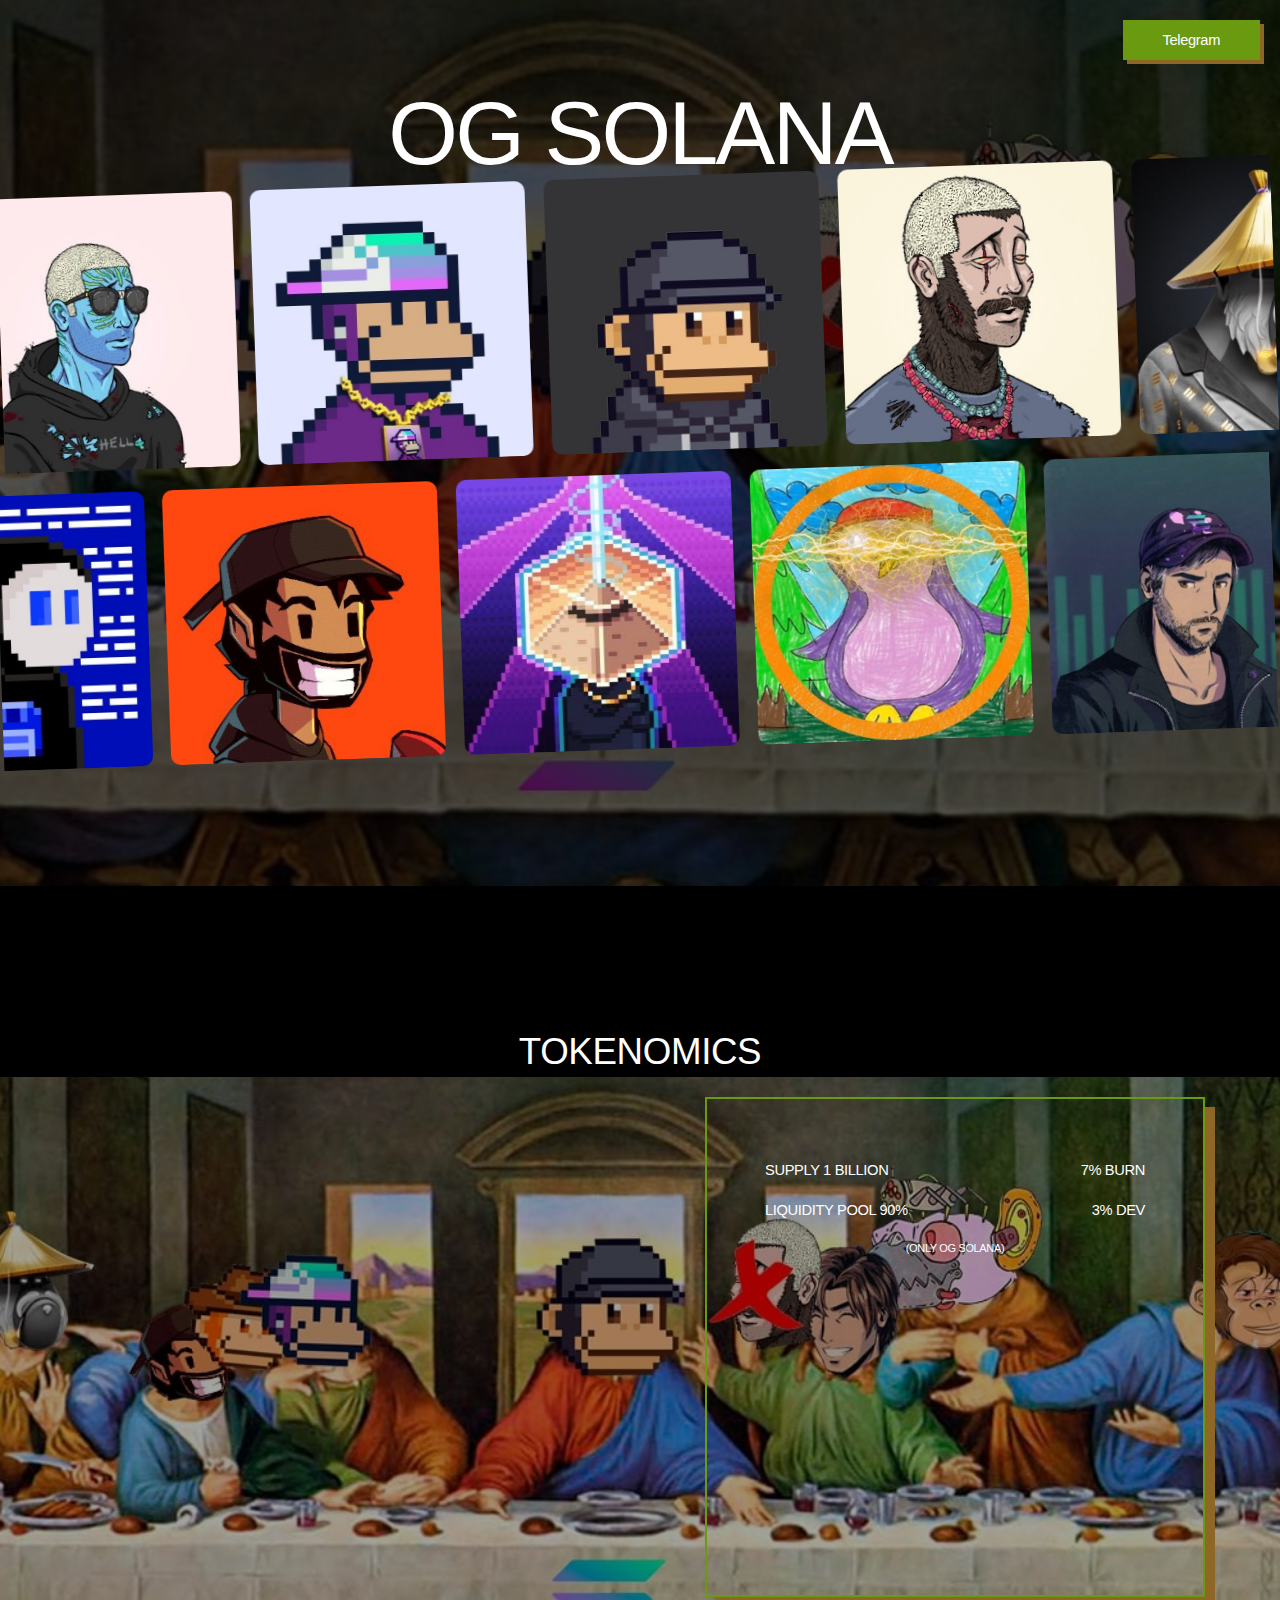
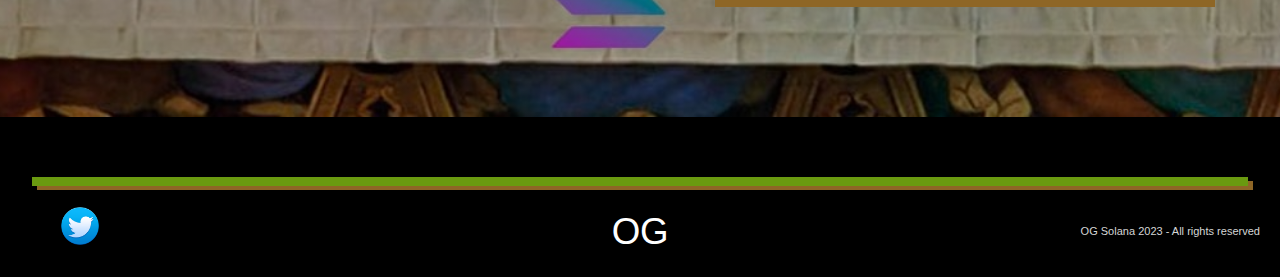
==== commit cdb723e9: "Add files via upload" ====
--- a/og/index.html
+++ b/og/index.html
@@ -13,7 +13,7 @@
   @media screen and (max-width:991px) { html { font-size: calc(0.8484933035714286rem + 0.4464285714285714vw); } }
   @media screen and (max-width:767px) { html { font-size: calc(0.8966262975778546rem + 0.34602076124567477vw); } }
   @media screen and (max-width:478px) { html { font-size: calc(0.875rem + 0.41841004184100417vw); } }
-</style></head><body class="body"><section class="section"><div id="w-node-_03d6acd6-5ba0-d73e-15dd-194b0d766ee2-e8a96658" class="w-layout-layout quick-stack wf-layout-layout"><div id="w-node-_03d6acd6-5ba0-d73e-15dd-194b0d766ee3-e8a96658" class="w-layout-cell cell"><img src="../uploads-ssl.webflow.com/64916b9a2f088d3de8a965fb/6491b620f8df1d5ce1b46020_logo.png" loading="lazy" alt="" class="image"/></div><div id="w-node-_365f3b2c-61c6-ee42-0f1a-e6bcf40f2297-e8a96658" class="w-layout-cell cell-3"><a href="https://t.me/SolanaOGofficial" class="button-3 w-button">Telegram</a></div><div id="w-node-_117892ba-233a-8943-b385-a23e8f9b30d8-e8a96658" class="w-layout-cell cell-2"><div class="div-block-2"><h1 class="heading">OG SOLANA</h1></div></div></div><div><div data-w-id="fbb2cfb0-0e22-75f4-4978-59c3b7e98b54" class="punks-slider_component"><div class="punks-slider_content"><div class="punks-slider_list"><div id="w-node-fbb2cfb0-0e22-75f4-4978-59c3b7e98b5d-e8a96658" class="punks-slider_image-wrapper"><img src="../uploads-ssl.webflow.com/64916b9a2f088d3de8a965fb/degod2.png" loading="lazy" alt="" sizes="248.22967529296875px" class="punks-slider_image"/></div><div id="w-node-fbb2cfb0-0e22-75f4-4978-59c3b7e98b5f-e8a96658" class="punks-slider_image-wrapper"><img src="../uploads-ssl.webflow.com/64916b9a2f088d3de8a965fb/6492ce999d667433514f69ed_13D3327E-41BE-4B9F-8389-309DF6DCD26A.png" loading="lazy" alt="" sizes="(max-width: 479px) 100vw, (max-width: 767px) 52vw, (max-width: 991px) 32vw, 25vw"  class="punks-slider_image"/></div><div id="w-node-fbb2cfb0-0e22-75f4-4978-59c3b7e98b61-e8a96658" class="punks-slider_image-wrapper"><img src="../uploads-ssl.webflow.com/64916b9a2f088d3de8a965fb/64916bd91339581aa2935db9_1765.png" loading="lazy" alt="" class="punks-slider_image"/></div><div id="w-node-fbb2cfb0-0e22-75f4-4978-59c3b7e98b63-e8a96658" class="punks-slider_image-wrapper"><img src="../uploads-ssl.webflow.com/64916b9a2f088d3de8a965fb/6492ce992fe6af1ddd336b3f_5070B35D-1DC3-47F2-90E5-BAEE422C0FCE.png" loading="lazy" alt="" class="punks-slider_image"/></div><div id="w-node-fbb2cfb0-0e22-75f4-4978-59c3b7e98b65-e8a96658" class="punks-slider_image-wrapper"><img src="../uploads-ssl.webflow.com/64916b9a2f088d3de8a965fb/64925707e40138d6dcfb8b60_mint1.png" loading="lazy" alt="" sizes="(max-width: 479px) 100vw, (max-width: 767px) 52vw, (max-width: 991px) 32vw, 25vw" class="punks-slider_image"/></div><div id="w-node-fbb2cfb0-0e22-75f4-4978-59c3b7e98b67-e8a96658" class="punks-slider_image-wrapper"><img src="../uploads-ssl.webflow.com/64916b9a2f088d3de8a965fb/6492ce999f5482c7348cc97a_4014F5BC-2B5E-4FA7-BDBB-8E617D4E1F68.png" loading="lazy" alt="" sizes="(max-width: 479px) 100vw, (max-width: 767px) 52vw, (max-width: 991px) 32vw, 25vw"  class="punks-slider_image"/></div><div id="w-node-fbb2cfb0-0e22-75f4-4978-59c3b7e98b69-e8a96658" class="punks-slider_image-wrapper"><img src="../uploads-ssl.webflow.com/64916b9a2f088d3de8a965fb/64916bd9be71c59abee0d0fc_IMG_3978.png" loading="lazy" alt="" sizes="(max-width: 479px) 100vw, (max-width: 767px) 52vw, (max-width: 991px) 32vw, 25vw"  class="punks-slider_image"/></div><div id="w-node-fbb2cfb0-0e22-75f4-4978-59c3b7e98b6b-e8a96658" class="punks-slider_image-wrapper"><img src="../uploads-ssl.webflow.com/64916b9a2f088d3de8a965fb/64916bd88a5331c19be718cf_IMG_3982.png" loading="lazy" alt="" sizes="(max-width: 479px) 100vw, (max-width: 767px) 52vw, (max-width: 991px) 32vw, 25vw" class="punks-slider_image"/></div><div id="w-node-_9ed2eecb-e9e1-89bc-80e5-5f12dedc8770-e8a96658" class="punks-slider_image-wrapper"><img src="../uploads-ssl.webflow.com/64916b9a2f088d3de8a965fb/6492ce999f5482c7348cc97a_4014F5BC-2B5E-4FA7-BDBB-8E617D4E1F68.png" loading="lazy" alt="" class="punks-slider_image"/></div><div id="w-node-eec378bd-d7c1-f0c8-11b1-631daca5078e-e8a96658" class="punks-slider_image-wrapper"><img src="../uploads-ssl.webflow.com/64916b9a2f088d3de8a965fb/degod2.png" loading="lazy" alt="" sizes="(max-width: 479px) 100vw, (max-width: 767px) 248.229736328125px, (max-width: 991px) 248.2294921875px, 25vw"  class="punks-slider_image"/></div><div id="w-node-fb36ae1f-5de5-1418-eeb9-4f9cfadbd542-e8a96658" class="punks-slider_image-wrapper"><img src="../uploads-ssl.webflow.com/64916b9a2f088d3de8a965fb/64916bd7539e66481d182703_1823.png" loading="lazy" alt="" class="punks-slider_image"/></div><div id="w-node-_7c26bdce-d3fb-a95c-fc14-2af5261498c4-e8a96658" class="punks-slider_image-wrapper"><img src="../uploads-ssl.webflow.com/64916b9a2f088d3de8a965fb/64916bd7ab5973759b52ef31_1767.png" loading="lazy" alt="" sizes="(max-width: 479px) 100vw, (max-width: 767px) 52vw, 248.229736328125px"  class="punks-slider_image"/></div></div><div class="punks-slider_list"><div id="w-node-f5d40f60-120f-910e-e57c-39d5cd055ad6-e8a96658" class="punks-slider_image-wrapper"><img src="../uploads-ssl.webflow.com/64916b9a2f088d3de8a965fb/64916bd68a5331c19be716ba_1718.png" loading="lazy" alt="" sizes="(max-width: 991px) 248.229736328125px, 25vw"  class="punks-slider_image"/></div><div id="w-node-f5d40f60-120f-910e-e57c-39d5cd055ad8-e8a96658" class="punks-slider_image-wrapper"><img src="../uploads-ssl.webflow.com/64916b9a2f088d3de8a965fb/64916bd6bf4bdd782a5647a4_1674.png" loading="lazy" alt="" sizes="(max-width: 479px) 100vw, (max-width: 767px) 52vw, (max-width: 991px) 248.2294921875px, 25vw"  class="punks-slider_image"/></div><div id="w-node-f5d40f60-120f-910e-e57c-39d5cd055ada-e8a96658" class="punks-slider_image-wrapper"><img src="../uploads-ssl.webflow.com/64916b9a2f088d3de8a965fb/64916bd6e60d42bd5a757ce7_1585.png" loading="lazy" alt="" sizes="(max-width: 479px) 100vw, (max-width: 767px) 52vw, (max-width: 991px) 248.229736328125px, 25vw"  class="punks-slider_image"/></div><div id="w-node-f5d40f60-120f-910e-e57c-39d5cd055adc-e8a96658" class="punks-slider_image-wrapper"><img src="../uploads-ssl.webflow.com/64916b9a2f088d3de8a965fb/64916bd6fbb3a410da2a6c01_1642.png" loading="lazy" alt="" sizes="(max-width: 479px) 100vw, (max-width: 767px) 52vw, (max-width: 991px) 248.229736328125px, 25vw" class="punks-slider_image"/></div><div id="w-node-f5d40f60-120f-910e-e57c-39d5cd055ade-e8a96658" class="punks-slider_image-wrapper"><img src="../uploads-ssl.webflow.com/64916b9a2f088d3de8a965fb/64916bd68a5331c19be71672_1649.png" loading="lazy" alt="" sizes="(max-width: 479px) 100vw, (max-width: 767px) 52vw, (max-width: 991px) 32vw, 25vw" class="punks-slider_image"/></div><div id="w-node-f5d40f60-120f-910e-e57c-39d5cd055ae0-e8a96658" class="punks-slider_image-wrapper"><img src="../uploads-ssl.webflow.com/64916b9a2f088d3de8a965fb/64916bd62bf7f74226d0a31c_1813.png" loading="lazy" alt="" class="punks-slider_image"/></div><div id="w-node-f5d40f60-120f-910e-e57c-39d5cd055ae2-e8a96658" class="punks-slider_image-wrapper"><img src="../uploads-ssl.webflow.com/64916b9a2f088d3de8a965fb/64916bd6181cdaa42e46336d_1695.png" loading="lazy" alt="" sizes="(max-width: 479px) 100vw, (max-width: 767px) 52vw, (max-width: 991px) 32vw, 25vw" class="punks-slider_image"/></div><div id="w-node-f5d40f60-120f-910e-e57c-39d5cd055ae4-e8a96658" class="punks-slider_image-wrapper"><img src="../uploads-ssl.webflow.com/64916b9a2f088d3de8a965fb/64916bd62f088d3de8a9c9c8_1688.png" loading="lazy" alt="" sizes="(max-width: 479px) 100vw, (max-width: 767px) 52vw, (max-width: 991px) 248.2294921875px, 25vw" class="punks-slider_image"/></div><div id="w-node-f5d40f60-120f-910e-e57c-39d5cd055ae6-e8a96658" class="punks-slider_image-wrapper"><img src="../uploads-ssl.webflow.com/64916b9a2f088d3de8a965fb/64916bd6270212395e8faa54_1593.png" loading="lazy" alt="" sizes="(max-width: 479px) 100vw, (max-width: 767px) 52vw, (max-width: 991px) 32vw, 25vw" class="punks-slider_image"/></div><div id="w-node-f5d40f60-120f-910e-e57c-39d5cd055ae8-e8a96658" class="punks-slider_image-wrapper"><img src="../uploads-ssl.webflow.com/64916b9a2f088d3de8a965fb/64916bd5f008fbb11c5bdd9e_1652.png" loading="lazy" alt="" class="punks-slider_image"/></div><div id="w-node-f5d40f60-120f-910e-e57c-39d5cd055aea-e8a96658" class="punks-slider_image-wrapper"><img src="../uploads-ssl.webflow.com/64916b9a2f088d3de8a965fb/64916bd4441ad51e4b55d16e_1518.png" loading="lazy" alt="" class="punks-slider_image"/></div><div id="w-node-f5d40f60-120f-910e-e57c-39d5cd055aec-e8a96658" class="punks-slider_image-wrapper"><img src="../uploads-ssl.webflow.com/64916b9a2f088d3de8a965fb/64916bd4181cdaa42e463239_1682.png" loading="lazy" alt="" class="punks-slider_image"/></div></div></div></div><div data-w-id="7ed5fae6-4358-ccad-9cb3-693a95651098" class="punks-slider_component _2"><div class="punks-slider_content _2"><div class="punks-slider_list"><div id="w-node-_7ed5fae6-4358-ccad-9cb3-693a9565109d-e8a96658" class="punks-slider_image-wrapper"><img src="../uploads-ssl.webflow.com/64916b9a2f088d3de8a965fb/64916bda1339581aa2935f36_IMG_3981.jpg" loading="lazy" alt="" sizes="248.22967529296875px" class="punks-slider_image-wrapper"><img src="../uploads-ssl.webflow.com/64916b9a2f088d3de8a965fb/gkd1.png" loading="lazy" alt="" class="punks-slider_image"/></div><div id="w-node-_7ed5fae6-4358-ccad-9cb3-693a9565109b-e8a96658" class="punks-slider_image-wrapper"><img src="../uploads-ssl.webflow.com/64916b9a2f088d3de8a965fb/64916be30b66d1799d7d6a4c_1839.png" loading="lazy" alt="" sizes="(max-width: 479px) 100vw, (max-width: 767px) 52vw, (max-width: 991px) 32vw, 25vw" class="punks-slider_image"/></div><div id="w-node-_7ed5fae6-4358-ccad-9cb3-693a956510a7-e8a96658" class="punks-slider_image-wrapper"><img src="../uploads-ssl.webflow.com/64916b9a2f088d3de8a965fb/64916bd9be71c59abee0d0fc_IMG_3978.png" loading="lazy" alt="" sizes="(max-width: 991px) 248.22967529296875px, 25vw" class="punks-slider_image"/></div><div id="w-node-_7ed5fae6-4358-ccad-9cb3-693a956510a9-e8a96658" class="punks-slider_image-wrapper"><img src="../uploads-ssl.webflow.com/64916b9a2f088d3de8a965fb/64916bd88a5331c19be718cf_IMG_3982.png" loading="lazy" alt="" sizes="(max-width: 479px) 100vw, (max-width: 767px) 52vw, (max-width: 991px) 32vw, 25vw" class="punks-slider_image"/></div><div id="w-node-_7ed5fae6-4358-ccad-9cb3-693a956510a3-e8a96658" class="punks-slider_image-wrapper"><img src="../uploads-ssl.webflow.com/64916b9a2f088d3de8a965fb/64916be2ce1ed295b01534ef_1592.png" loading="lazy" alt="" sizes="(max-width: 479px) 100vw, (max-width: 767px) 52vw, (max-width: 991px) 248.2296142578125px, 25vw" class="punks-slider_image"/></div><div id="w-node-_7ed5fae6-4358-ccad-9cb3-693a956510a5-e8a96658" class="punks-slider_image-wrapper"><img src="../uploads-ssl.webflow.com/64916b9a2f088d3de8a965fb/64916bd9af4e56ab85df679c_IMG_3979.png" loading="lazy" alt="" sizes="(max-width: 479px) 100vw, (max-width: 767px) 52vw, (max-width: 991px) 248.229736328125px, 25vw" class="punks-slider_image"/></div><div id="w-node-_7ed5fae6-4358-ccad-9cb3-693a956510a1-e8a96658" class="punks-slider_image-wrapper"><img src="../uploads-ssl.webflow.com/64916b9a2f088d3de8a965fb/6492ce996158d31f005f6c61_30FA21E6-D7FD-4A2C-9385-66CA0256A2B6.png" loading="lazy" alt="" sizes="(max-width: 479px) 100vw, (max-width: 767px) 52vw, (max-width: 991px) 248.2296142578125px, 25vw" class="punks-slider_image"/></div><div id="w-node-_7ed5fae6-4358-ccad-9cb3-693a956510ad-e8a96658" class="punks-slider_image-wrapper"><img src="../uploads-ssl.webflow.com/64916b9a2f088d3de8a965fb/smb3.png" loading="lazy" alt="" sizes="(max-width: 479px) 100vw, (max-width: 767px) 52vw, (max-width: 991px) 248.2296142578125px, 25vw" class="punks-slider_image"/></div><div id="w-node-_7ed5fae6-4358-ccad-9cb3-693a956510af-e8a96658" class="punks-slider_image-wrapper"><img src="../uploads-ssl.webflow.com/64916b9a2f088d3de8a965fb/6492ce995f24df56cac320fd_8442287D-3006-4808-A6B8-04A95EB801FA.png" loading="lazy" alt="" sizes="(max-width: 479px) 100vw, (max-width: 991px) 248.229736328125px, 25vw" class="punks-slider_image"/></div><div id="w-node-_7ed5fae6-4358-ccad-9cb3-693a956510ab-e8a96658" class="punks-slider_image-wrapper"><img src="../uploads-ssl.webflow.com/64916b9a2f088d3de8a965fb/6492ce999f5482c7348cc97a_4014F5BC-2B5E-4FA7-BDBB-8E617D4E1F68.png" loading="lazy" alt="" sizes="(max-width: 479px) 100vw, (max-width: 767px) 52vw, (max-width: 991px) 248.229736328125px, 25vw" class="punks-slider_image"/></div><div id="w-node-_7ed5fae6-4358-ccad-9cb3-693a956510b1-e8a96658" class="punks-slider_image-wrapper"><img src="../uploads-ssl.webflow.com/64916b9a2f088d3de8a965fb/6492ce992fe6af1ddd336b3f_5070B35D-1DC3-47F2-90E5-BAEE422C0FCE.png" loading="lazy" alt="" sizes="(max-width: 479px) 100vw, (max-width: 767px) 52vw, (max-width: 991px) 248.229736328125px, 25vw" class="punks-slider_image"/></div></div><div class="punks-slider_list"><div id="w-node-_7ed5fae6-4358-ccad-9cb3-693a956510b6-e8a96658" class="punks-slider_image-wrapper"><img src="../uploads-ssl.webflow.com/64916b9a2f088d3de8a965fb/64916bd6bf4bdd782a5647a4_1674.png" loading="lazy" alt="" sizes="(max-width: 479px) 248.229736328125px, (max-width: 767px) 52vw, (max-width: 991px) 32vw, 25vw" class="punks-slider_image"/></div><div id="w-node-_7ed5fae6-4358-ccad-9cb3-693a956510b8-e8a96658" class="punks-slider_image-wrapper"><img src="../uploads-ssl.webflow.com/64916b9a2f088d3de8a965fb/64916bd6e60d42bd5a757ce7_1585.png" loading="lazy" alt="" sizes="(max-width: 479px) 100vw, (max-width: 767px) 248.229736328125px, (max-width: 991px) 32vw, 25vw" class="punks-slider_image"/></div><div id="w-node-_7ed5fae6-4358-ccad-9cb3-693a956510bc-e8a96658" class="punks-slider_image-wrapper"><img src="../uploads-ssl.webflow.com/64916b9a2f088d3de8a965fb/64916bd68a5331c19be71672_1649.png" loading="lazy" alt="" sizes="(max-width: 479px) 100vw, (max-width: 767px) 52vw, (max-width: 991px) 248.229736328125px, 25vw" class="punks-slider_image"/></div><div id="w-node-_7ed5fae6-4358-ccad-9cb3-693a956510b4-e8a96658" class="punks-slider_image-wrapper"><img src="../uploads-ssl.webflow.com/64916b9a2f088d3de8a965fb/64916bd68a5331c19be716ba_1718.png" loading="lazy" alt="" sizes="(max-width: 479px) 100vw, (max-width: 767px) 52vw, (max-width: 991px) 248.229736328125px, 25vw" class="punks-slider_image"/></div><div id="w-node-_7ed5fae6-4358-ccad-9cb3-693a956510ca-e8a96658" class="punks-slider_image-wrapper"><img src="../uploads-ssl.webflow.com/64916b9a2f088d3de8a965fb/64916bd4181cdaa42e463239_1682.png" loading="lazy" alt="" class="punks-slider_image"/></div><div id="w-node-_7ed5fae6-4358-ccad-9cb3-693a956510c0-e8a96658" class="punks-slider_image-wrapper"><img src="../uploads-ssl.webflow.com/64916b9a2f088d3de8a965fb/64916bd6181cdaa42e46336d_1695.png" loading="lazy" alt="" sizes="(max-width: 479px) 100vw, (max-width: 767px) 52vw, (max-width: 991px) 32vw, 25vw" class="punks-slider_image"/></div><div id="w-node-_7ed5fae6-4358-ccad-9cb3-693a956510c2-e8a96658" class="punks-slider_image-wrapper"><img src="../uploads-ssl.webflow.com/64916b9a2f088d3de8a965fb/64916bd62f088d3de8a9c9c8_1688.png" loading="lazy" alt="" sizes="(max-width: 479px) 100vw, (max-width: 767px) 248.2294921875px, (max-width: 991px) 32vw, 25vw" class="punks-slider_image"/></div><div id="w-node-_7ed5fae6-4358-ccad-9cb3-693a956510c4-e8a96658" class="punks-slider_image-wrapp64916be30b66d1799d7d6a4c_1839er"><img src="../uploads-ssl.webflow.com/64916b9a2f088d3de8a965fb/64916bd6270212395e8faa54_1593.png" loading="lazy" alt="" sizes="(max-width: 479px) 100vw, (max-width: 767px) 52vw, (max-width: 991px) 248.2294921875px, 25vw"  class="punks-slider_image"/></div><div id="w-node-_7ed5fae6-4358-ccad-9cb3-693a956510c6-e8a96658" class="punks-slider_image-wrapper"><img src="../uploads-ssl.webflow.com/64916b9a2f088d3de8a965fb/64916bd5f008fbb11c5bdd9e_1652.png" loading="lazy" alt="" class="punks-slider_image"/></div><div id="w-node-_7ed5fae6-4358-ccad-9cb3-693a956510c8-e8a96658" class="punks-slider_image-wrapper"><img src="../uploads-ssl.webflow.com/64916b9a2f088d3de8a965fb/64916bd4441ad51e4b55d16e_1518.png" loading="lazy" alt="" class="punks-slider_image"/></div><div id="w-node-_7ed5fae6-4358-ccad-9cb3-693a956510ba-e8a96658" class="punks-slider_image-wrapper"><img src="../uploads-ssl.webflow.com/64916b9a2f088d3de8a965fb/64916bd6fbb3a410da2a6c01_1642.png" loading="lazy" alt="" sizes="(max-width: 479px) 100vw, (max-width: 767px) 52vw, (max-width: 991px) 32vw, 25vw"  class="punks-slider_image"/></div><div id="w-node-_7ed5fae6-4358-ccad-9cb3-693a956510be-e8a96658" class="punks-slider_image-wrapper"><img src="../uploads-ssl.webflow.com/64916b9a2f088d3de8a965fb/64916bd62bf7f74226d0a31c_1813.png" loading="lazy" alt="" class="punks-slider_image"/></div></div></div></div></div></section><section class="section-4"><div class="text-align-center"><div class="max-width-large align-center"><div class="margin-bottom margin-xlarge"><div class="heading-small">TOKENOMICS</div></div></div></div></section><section class="section-2"><div id="w-node-e3f746a0-4b5d-914d-ed70-c6e39f21e152-e8a96658" class="w-layout-layout wf-layout-layout"><div id="w-node-e3f746a0-4b5d-914d-ed70-c6e39f21e153-e8a96658" class="w-layout-cell cell-4"><div class="div-block-5"><img src="../uploads-ssl.webflow.com/64916b9a2f088d3de8a965fb/64925707cd3d7341456c4692_mint2.png" loading="lazy" alt="" sizes="(max-width: 479px) 100vw, (max-width: 767px) 144px, 244px" class="image-2"/>
+</style></head><body class="body"><section class="section"><div id="w-node-_03d6acd6-5ba0-d73e-15dd-194b0d766ee2-e8a96658" class="w-layout-layout quick-stack wf-layout-layout"><div id="w-node-_03d6acd6-5ba0-d73e-15dd-194b0d766ee3-e8a96658" class="w-layout-cell cell"><img src="../uploads-ssl.webflow.com/64916b9a2f088d3de8a965fb/6491b620f8df1d5ce1b46020_logo.png" loading="lazy" alt="" class="image"/></div><div id="w-node-_365f3b2c-61c6-ee42-0f1a-e6bcf40f2297-e8a96658" class="w-layout-cell cell-3"><a href="https://t.me/SolanaOGofficial" class="button-3 w-button">Telegram</a></div><div id="w-node-_117892ba-233a-8943-b385-a23e8f9b30d8-e8a96658" class="w-layout-cell cell-2"><div class="div-block-2"><h1 class="heading">OG SOLANA</h1></div></div></div><div><div data-w-id="fbb2cfb0-0e22-75f4-4978-59c3b7e98b54" class="punks-slider_component"><div class="punks-slider_content"><div class="punks-slider_list"><div id="w-node-fbb2cfb0-0e22-75f4-4978-59c3b7e98b5d-e8a96658" class="punks-slider_image-wrapper"><img src="../uploads-ssl.webflow.com/64916b9a2f088d3de8a965fb/degod2.png" loading="lazy" alt="" sizes="248.22967529296875px" class="punks-slider_image"/></div><div id="w-node-fbb2cfb0-0e22-75f4-4978-59c3b7e98b5f-e8a96658" class="punks-slider_image-wrapper"><img src="../uploads-ssl.webflow.com/64916b9a2f088d3de8a965fb/6492ce999d667433514f69ed_13D3327E-41BE-4B9F-8389-309DF6DCD26A.png" loading="lazy" alt="" sizes="(max-width: 479px) 100vw, (max-width: 767px) 52vw, (max-width: 991px) 32vw, 25vw"  class="punks-slider_image"/></div><div id="w-node-fbb2cfb0-0e22-75f4-4978-59c3b7e98b61-e8a96658" class="punks-slider_image-wrapper"><img src="../uploads-ssl.webflow.com/64916b9a2f088d3de8a965fb/64916bd91339581aa2935db9_1765.png" loading="lazy" alt="" class="punks-slider_image"/></div><div id="w-node-fbb2cfb0-0e22-75f4-4978-59c3b7e98b63-e8a96658" class="punks-slider_image-wrapper"><img src="../uploads-ssl.webflow.com/64916b9a2f088d3de8a965fb/6492ce992fe6af1ddd336b3f_5070B35D-1DC3-47F2-90E5-BAEE422C0FCE.png" loading="lazy" alt="" class="punks-slider_image"/></div><div id="w-node-fbb2cfb0-0e22-75f4-4978-59c3b7e98b65-e8a96658" class="punks-slider_image-wrapper"><img src="../uploads-ssl.webflow.com/64916b9a2f088d3de8a965fb/64925707e40138d6dcfb8b60_mint1.png" loading="lazy" alt="" sizes="(max-width: 479px) 100vw, (max-width: 767px) 52vw, (max-width: 991px) 32vw, 25vw" class="punks-slider_image"/></div><div id="w-node-fbb2cfb0-0e22-75f4-4978-59c3b7e98b67-e8a96658" class="punks-slider_image-wrapper"><img src="../uploads-ssl.webflow.com/64916b9a2f088d3de8a965fb/6492ce999f5482c7348cc97a_4014F5BC-2B5E-4FA7-BDBB-8E617D4E1F68.png" loading="lazy" alt="" sizes="(max-width: 479px) 100vw, (max-width: 767px) 52vw, (max-width: 991px) 32vw, 25vw"  class="punks-slider_image"/></div><div id="w-node-fbb2cfb0-0e22-75f4-4978-59c3b7e98b69-e8a96658" class="punks-slider_image-wrapper"><img src="../uploads-ssl.webflow.com/64916b9a2f088d3de8a965fb/64916bd9be71c59abee0d0fc_IMG_3978.png" loading="lazy" alt="" sizes="(max-width: 479px) 100vw, (max-width: 767px) 52vw, (max-width: 991px) 32vw, 25vw"  class="punks-slider_image"/></div><div id="w-node-fbb2cfb0-0e22-75f4-4978-59c3b7e98b6b-e8a96658" class="punks-slider_image-wrapper"><img src="../uploads-ssl.webflow.com/64916b9a2f088d3de8a965fb/64916bd88a5331c19be718cf_IMG_3982.png" loading="lazy" alt="" sizes="(max-width: 479px) 100vw, (max-width: 767px) 52vw, (max-width: 991px) 32vw, 25vw" class="punks-slider_image"/></div><div id="w-node-_9ed2eecb-e9e1-89bc-80e5-5f12dedc8770-e8a96658" class="punks-slider_image-wrapper"><img src="../uploads-ssl.webflow.com/64916b9a2f088d3de8a965fb/6492ce999f5482c7348cc97a_4014F5BC-2B5E-4FA7-BDBB-8E617D4E1F68.png" loading="lazy" alt="" class="punks-slider_image"/></div><div id="w-node-eec378bd-d7c1-f0c8-11b1-631daca5078e-e8a96658" class="punks-slider_image-wrapper"><img src="../uploads-ssl.webflow.com/64916b9a2f088d3de8a965fb/degod2.png" loading="lazy" alt="" sizes="(max-width: 479px) 100vw, (max-width: 767px) 248.229736328125px, (max-width: 991px) 248.2294921875px, 25vw"  class="punks-slider_image"/></div><div id="w-node-fb36ae1f-5de5-1418-eeb9-4f9cfadbd542-e8a96658" class="punks-slider_image-wrapper"><img src="../uploads-ssl.webflow.com/64916b9a2f088d3de8a965fb/64916bd9af4e56ab85df679c_IMG_3979.png" loading="lazy" alt="" class="punks-slider_image"/></div><div id="w-node-_7c26bdce-d3fb-a95c-fc14-2af5261498c4-e8a96658" class="punks-slider_image-wrapper"><img src="../uploads-ssl.webflow.com/64916b9a2f088d3de8a965fb/64925707e40138d6dcfb8b60_mint1.png" loading="lazy" alt="" sizes="(max-width: 479px) 100vw, (max-width: 767px) 52vw, 248.229736328125px"  class="punks-slider_image"/></div></div><div class="punks-slider_list"><div id="w-node-f5d40f60-120f-910e-e57c-39d5cd055ad6-e8a96658" class="punks-slider_image-wrapper"><img src="../uploads-ssl.webflow.com/64916b9a2f088d3de8a965fb/64916bd68a5331c19be716ba_1718.png" loading="lazy" alt="" sizes="(max-width: 991px) 248.229736328125px, 25vw"  class="punks-slider_image"/></div><div id="w-node-f5d40f60-120f-910e-e57c-39d5cd055ad8-e8a96658" class="punks-slider_image-wrapper"><img src="../uploads-ssl.webflow.com/64916b9a2f088d3de8a965fb/64916bd9be71c59abee0d0fc_IMG_3978.png" loading="lazy" alt="" sizes="(max-width: 479px) 100vw, (max-width: 767px) 52vw, (max-width: 991px) 248.2294921875px, 25vw"  class="punks-slider_image"/></div><div id="w-node-f5d40f60-120f-910e-e57c-39d5cd055ada-e8a96658" class="punks-slider_image-wrapper"><img src="../uploads-ssl.webflow.com/64916b9a2f088d3de8a965fb/64916bd6e60d42bd5a757ce7_1585.png" loading="lazy" alt="" sizes="(max-width: 479px) 100vw, (max-width: 767px) 52vw, (max-width: 991px) 248.229736328125px, 25vw"  class="punks-slider_image"/></div><div id="w-node-f5d40f60-120f-910e-e57c-39d5cd055adc-e8a96658" class="punks-slider_image-wrapper"><img src="../uploads-ssl.webflow.com/64916b9a2f088d3de8a965fb/64916bd6fbb3a410da2a6c01_1642.png" loading="lazy" alt="" sizes="(max-width: 479px) 100vw, (max-width: 767px) 52vw, (max-width: 991px) 248.229736328125px, 25vw" class="punks-slider_image"/></div><div id="w-node-f5d40f60-120f-910e-e57c-39d5cd055ade-e8a96658" class="punks-slider_image-wrapper"><img src="../uploads-ssl.webflow.com/64916b9a2f088d3de8a965fb/64916bd68a5331c19be71672_1649.png" loading="lazy" alt="" sizes="(max-width: 479px) 100vw, (max-width: 767px) 52vw, (max-width: 991px) 32vw, 25vw" class="punks-slider_image"/></div><div id="w-node-f5d40f60-120f-910e-e57c-39d5cd055ae0-e8a96658" class="punks-slider_image-wrapper"><img src="../uploads-ssl.webflow.com/64916b9a2f088d3de8a965fb/64916bd62bf7f74226d0a31c_1813.png" loading="lazy" alt="" class="punks-slider_image"/></div><div id="w-node-f5d40f60-120f-910e-e57c-39d5cd055ae2-e8a96658" class="punks-slider_image-wrapper"><img src="../uploads-ssl.webflow.com/64916b9a2f088d3de8a965fb/64916bd6181cdaa42e46336d_1695.png" loading="lazy" alt="" sizes="(max-width: 479px) 100vw, (max-width: 767px) 52vw, (max-width: 991px) 32vw, 25vw" class="punks-slider_image"/></div><div id="w-node-f5d40f60-120f-910e-e57c-39d5cd055ae4-e8a96658" class="punks-slider_image-wrapper"><img src="../uploads-ssl.webflow.com/64916b9a2f088d3de8a965fb/64916bd62f088d3de8a9c9c8_1688.png" loading="lazy" alt="" sizes="(max-width: 479px) 100vw, (max-width: 767px) 52vw, (max-width: 991px) 248.2294921875px, 25vw" class="punks-slider_image"/></div><div id="w-node-f5d40f60-120f-910e-e57c-39d5cd055ae6-e8a96658" class="punks-slider_image-wrapper"><img src="../uploads-ssl.webflow.com/64916b9a2f088d3de8a965fb/64916bd6270212395e8faa54_1593.png" loading="lazy" alt="" sizes="(max-width: 479px) 100vw, (max-width: 767px) 52vw, (max-width: 991px) 32vw, 25vw" class="punks-slider_image"/></div><div id="w-node-f5d40f60-120f-910e-e57c-39d5cd055ae8-e8a96658" class="punks-slider_image-wrapper"><img src="../uploads-ssl.webflow.com/64916b9a2f088d3de8a965fb/64916bd5f008fbb11c5bdd9e_1652.png" loading="lazy" alt="" class="punks-slider_image"/></div><div id="w-node-f5d40f60-120f-910e-e57c-39d5cd055aea-e8a96658" class="punks-slider_image-wrapper"><img src="../uploads-ssl.webflow.com/64916b9a2f088d3de8a965fb/64916bd4441ad51e4b55d16e_1518.png" loading="lazy" alt="" class="punks-slider_image"/></div><div id="w-node-f5d40f60-120f-910e-e57c-39d5cd055aec-e8a96658" class="punks-slider_image-wrapper"><img src="../uploads-ssl.webflow.com/64916b9a2f088d3de8a965fb/64916bd4181cdaa42e463239_1682.png" loading="lazy" alt="" class="punks-slider_image"/></div></div></div></div><div data-w-id="7ed5fae6-4358-ccad-9cb3-693a95651098" class="punks-slider_component _2"><div class="punks-slider_content _2"><div class="punks-slider_list"><div id="w-node-_7ed5fae6-4358-ccad-9cb3-693a9565109d-e8a96658" class="punks-slider_image-wrapper"><img src="../uploads-ssl.webflow.com/64916b9a2f088d3de8a965fb/64916bda1339581aa2935f36_IMG_3981.jpg" loading="lazy" alt="" sizes="248.22967529296875px" class="punks-slider_image-wrapper"><img src="../uploads-ssl.webflow.com/64916b9a2f088d3de8a965fb/gkd1.png" loading="lazy" alt="" class="punks-slider_image"/></div><div id="w-node-_7ed5fae6-4358-ccad-9cb3-693a9565109b-e8a96658" class="punks-slider_image-wrapper"><img src="../uploads-ssl.webflow.com/64916b9a2f088d3de8a965fb/64916be30b66d1799d7d6a4c_1839.png" loading="lazy" alt="" sizes="(max-width: 479px) 100vw, (max-width: 767px) 52vw, (max-width: 991px) 32vw, 25vw" class="punks-slider_image"/></div><div id="w-node-_7ed5fae6-4358-ccad-9cb3-693a956510a7-e8a96658" class="punks-slider_image-wrapper"><img src="../uploads-ssl.webflow.com/64916b9a2f088d3de8a965fb/64916bd9be71c59abee0d0fc_IMG_3978.png" loading="lazy" alt="" sizes="(max-width: 991px) 248.22967529296875px, 25vw" class="punks-slider_image"/></div><div id="w-node-_7ed5fae6-4358-ccad-9cb3-693a956510a9-e8a96658" class="punks-slider_image-wrapper"><img src="../uploads-ssl.webflow.com/64916b9a2f088d3de8a965fb/64916bd88a5331c19be718cf_IMG_3982.png" loading="lazy" alt="" sizes="(max-width: 479px) 100vw, (max-width: 767px) 52vw, (max-width: 991px) 32vw, 25vw" class="punks-slider_image"/></div><div id="w-node-_7ed5fae6-4358-ccad-9cb3-693a956510a3-e8a96658" class="punks-slider_image-wrapper"><img src="../uploads-ssl.webflow.com/64916b9a2f088d3de8a965fb/64916be2ce1ed295b01534ef_1592.png" loading="lazy" alt="" sizes="(max-width: 479px) 100vw, (max-width: 767px) 52vw, (max-width: 991px) 248.2296142578125px, 25vw" class="punks-slider_image"/></div><div id="w-node-_7ed5fae6-4358-ccad-9cb3-693a956510a5-e8a96658" class="punks-slider_image-wrapper"><img src="../uploads-ssl.webflow.com/64916b9a2f088d3de8a965fb/64916bd9af4e56ab85df679c_IMG_3979.png" loading="lazy" alt="" sizes="(max-width: 479px) 100vw, (max-width: 767px) 52vw, (max-width: 991px) 248.229736328125px, 25vw" class="punks-slider_image"/></div><div id="w-node-_7ed5fae6-4358-ccad-9cb3-693a956510a1-e8a96658" class="punks-slider_image-wrapper"><img src="../uploads-ssl.webflow.com/64916b9a2f088d3de8a965fb/6492ce996158d31f005f6c61_30FA21E6-D7FD-4A2C-9385-66CA0256A2B6.png" loading="lazy" alt="" sizes="(max-width: 479px) 100vw, (max-width: 767px) 52vw, (max-width: 991px) 248.2296142578125px, 25vw" class="punks-slider_image"/></div><div id="w-node-_7ed5fae6-4358-ccad-9cb3-693a956510ad-e8a96658" class="punks-slider_image-wrapper"><img src="../uploads-ssl.webflow.com/64916b9a2f088d3de8a965fb/smb3.png" loading="lazy" alt="" sizes="(max-width: 479px) 100vw, (max-width: 767px) 52vw, (max-width: 991px) 248.2296142578125px, 25vw" class="punks-slider_image"/></div><div id="w-node-_7ed5fae6-4358-ccad-9cb3-693a956510af-e8a96658" class="punks-slider_image-wrapper"><img src="../uploads-ssl.webflow.com/64916b9a2f088d3de8a965fb/6492ce999d667433514f69ed_13D3327E-41BE-4B9F-8389-309DF6DCD26A.png" loading="lazy" alt="" sizes="(max-width: 479px) 100vw, (max-width: 991px) 248.229736328125px, 25vw" class="punks-slider_image"/></div><div id="w-node-_7ed5fae6-4358-ccad-9cb3-693a956510ab-e8a96658" class="punks-slider_image-wrapper"><img src="../uploads-ssl.webflow.com/64916b9a2f088d3de8a965fb/6492ce999f5482c7348cc97a_4014F5BC-2B5E-4FA7-BDBB-8E617D4E1F68.png" loading="lazy" alt="" sizes="(max-width: 479px) 100vw, (max-width: 767px) 52vw, (max-width: 991px) 248.229736328125px, 25vw" class="punks-slider_image"/></div><div id="w-node-_7ed5fae6-4358-ccad-9cb3-693a956510b1-e8a96658" class="punks-slider_image-wrapper"><img src="../uploads-ssl.webflow.com/64916b9a2f088d3de8a965fb/6492ce992fe6af1ddd336b3f_5070B35D-1DC3-47F2-90E5-BAEE422C0FCE.png" loading="lazy" alt="" sizes="(max-width: 479px) 100vw, (max-width: 767px) 52vw, (max-width: 991px) 248.229736328125px, 25vw" class="punks-slider_image"/></div></div><div class="punks-slider_list"><div id="w-node-_7ed5fae6-4358-ccad-9cb3-693a956510b6-e8a96658" class="punks-slider_image-wrapper"><img src="../uploads-ssl.webflow.com/64916b9a2f088d3de8a965fb/64916bd6bf4bdd782a5647a4_1674.png" loading="lazy" alt="" sizes="(max-width: 479px) 248.229736328125px, (max-width: 767px) 52vw, (max-width: 991px) 32vw, 25vw" class="punks-slider_image"/></div><div id="w-node-_7ed5fae6-4358-ccad-9cb3-693a956510b8-e8a96658" class="punks-slider_image-wrapper"><img src="../uploads-ssl.webflow.com/64916b9a2f088d3de8a965fb/64916bd6e60d42bd5a757ce7_1585.png" loading="lazy" alt="" sizes="(max-width: 479px) 100vw, (max-width: 767px) 248.229736328125px, (max-width: 991px) 32vw, 25vw" class="punks-slider_image"/></div><div id="w-node-_7ed5fae6-4358-ccad-9cb3-693a956510bc-e8a96658" class="punks-slider_image-wrapper"><img src="../uploads-ssl.webflow.com/64916b9a2f088d3de8a965fb/64916bd68a5331c19be71672_1649.png" loading="lazy" alt="" sizes="(max-width: 479px) 100vw, (max-width: 767px) 52vw, (max-width: 991px) 248.229736328125px, 25vw" class="punks-slider_image"/></div><div id="w-node-_7ed5fae6-4358-ccad-9cb3-693a956510b4-e8a96658" class="punks-slider_image-wrapper"><img src="../uploads-ssl.webflow.com/64916b9a2f088d3de8a965fb/64916bd68a5331c19be716ba_1718.png" loading="lazy" alt="" sizes="(max-width: 479px) 100vw, (max-width: 767px) 52vw, (max-width: 991px) 248.229736328125px, 25vw" class="punks-slider_image"/></div><div id="w-node-_7ed5fae6-4358-ccad-9cb3-693a956510ca-e8a96658" class="punks-slider_image-wrapper"><img src="../uploads-ssl.webflow.com/64916b9a2f088d3de8a965fb/64916bd4181cdaa42e463239_1682.png" loading="lazy" alt="" class="punks-slider_image"/></div><div id="w-node-_7ed5fae6-4358-ccad-9cb3-693a956510c0-e8a96658" class="punks-slider_image-wrapper"><img src="../uploads-ssl.webflow.com/64916b9a2f088d3de8a965fb/64916bd6181cdaa42e46336d_1695.png" loading="lazy" alt="" sizes="(max-width: 479px) 100vw, (max-width: 767px) 52vw, (max-width: 991px) 32vw, 25vw" class="punks-slider_image"/></div><div id="w-node-_7ed5fae6-4358-ccad-9cb3-693a956510c2-e8a96658" class="punks-slider_image-wrapper"><img src="../uploads-ssl.webflow.com/64916b9a2f088d3de8a965fb/64916bd62f088d3de8a9c9c8_1688.png" loading="lazy" alt="" sizes="(max-width: 479px) 100vw, (max-width: 767px) 248.2294921875px, (max-width: 991px) 32vw, 25vw" class="punks-slider_image"/></div><div id="w-node-_7ed5fae6-4358-ccad-9cb3-693a956510c4-e8a96658" class="punks-slider_image-wrapp64916be30b66d1799d7d6a4c_1839er"><img src="../uploads-ssl.webflow.com/64916b9a2f088d3de8a965fb/64916bd6270212395e8faa54_1593.png" loading="lazy" alt="" sizes="(max-width: 479px) 100vw, (max-width: 767px) 52vw, (max-width: 991px) 248.2294921875px, 25vw"  class="punks-slider_image"/></div><div id="w-node-_7ed5fae6-4358-ccad-9cb3-693a956510c6-e8a96658" class="punks-slider_image-wrapper"><img src="../uploads-ssl.webflow.com/64916b9a2f088d3de8a965fb/64916bd5f008fbb11c5bdd9e_1652.png" loading="lazy" alt="" class="punks-slider_image"/></div><div id="w-node-_7ed5fae6-4358-ccad-9cb3-693a956510c8-e8a96658" class="punks-slider_image-wrapper"><img src="../uploads-ssl.webflow.com/64916b9a2f088d3de8a965fb/64916bd4441ad51e4b55d16e_1518.png" loading="lazy" alt="" class="punks-slider_image"/></div><div id="w-node-_7ed5fae6-4358-ccad-9cb3-693a956510ba-e8a96658" class="punks-slider_image-wrapper"><img src="../uploads-ssl.webflow.com/64916b9a2f088d3de8a965fb/64916bd6fbb3a410da2a6c01_1642.png" loading="lazy" alt="" sizes="(max-width: 479px) 100vw, (max-width: 767px) 52vw, (max-width: 991px) 32vw, 25vw"  class="punks-slider_image"/></div><div id="w-node-_7ed5fae6-4358-ccad-9cb3-693a956510be-e8a96658" class="punks-slider_image-wrapper"><img src="../uploads-ssl.webflow.com/64916b9a2f088d3de8a965fb/64916bd62bf7f74226d0a31c_1813.png" loading="lazy" alt="" class="punks-slider_image"/></div></div></div></div></div></section><section class="section-4"><div class="text-align-center"><div class="max-width-large align-center"><div class="margin-bottom margin-xlarge"><div class="heading-small">TOKENOMICS</div></div></div></div></section><section class="section-2"><div id="w-node-e3f746a0-4b5d-914d-ed70-c6e39f21e152-e8a96658" class="w-layout-layout wf-layout-layout"><div id="w-node-e3f746a0-4b5d-914d-ed70-c6e39f21e153-e8a96658" class="w-layout-cell cell-4"><div class="div-block-5"><img src="../uploads-ssl.webflow.com/64916b9a2f088d3de8a965fb/64925707cd3d7341456c4692_mint2.png" loading="lazy" alt="" sizes="(max-width: 479px) 100vw, (max-width: 767px) 144px, 244px" class="image-2"/>
   </div></div><div id="w-node-e3f746a0-4b5d-914d-ed70-c6e39f21e157-e8a96658" class="w-layout-cell cell-5"><div id="mint" class="div-block-4"><div id="w-node-d7ec9559-52c4-4e13-f7e7-a73e375db7a9-e8a96658" class="w-layout-layout quick-stack-3 wf-layout-layout"><div id="w-node-d7ec9559-52c4-4e13-f7e7-a73e375db7aa-e8a96658" class="w-layout-cell cell-9"><h5 class="heading-2">SUPPLY 1 BILLION</h5></div><div id="w-node-d7ec9559-52c4-4e13-f7e7-a73e375db7ad-e8a96658" class="w-layout-cell cell-8"><h5 class="heading-2">7% BURN</h5></div><div id="w-node-d7ec9559-52c4-4e13-f7e7-a73e375db7b0-e8a96658" class="w-layout-cell"><h5 class="heading-2">LIQUIDITY POOL 90%</h5></div><div id="w-node-d7ec9559-52c4-4e13-f7e7-a73e375db7b3-e8a96658" class="w-layout-cell cell-11"><h5 class="heading-2">3% DEV </h5></div><div id="w-node-cf60858e-a8cf-2a36-1def-73186821af50-e8a96658" class="w-layout-cell cell-12"><h5 class="heading-2 _2">(ONLY OG SOLANA)</h5></div></div><div class="html-embed w-embed w-iframe"><iframe
     src=""
     width="600px"
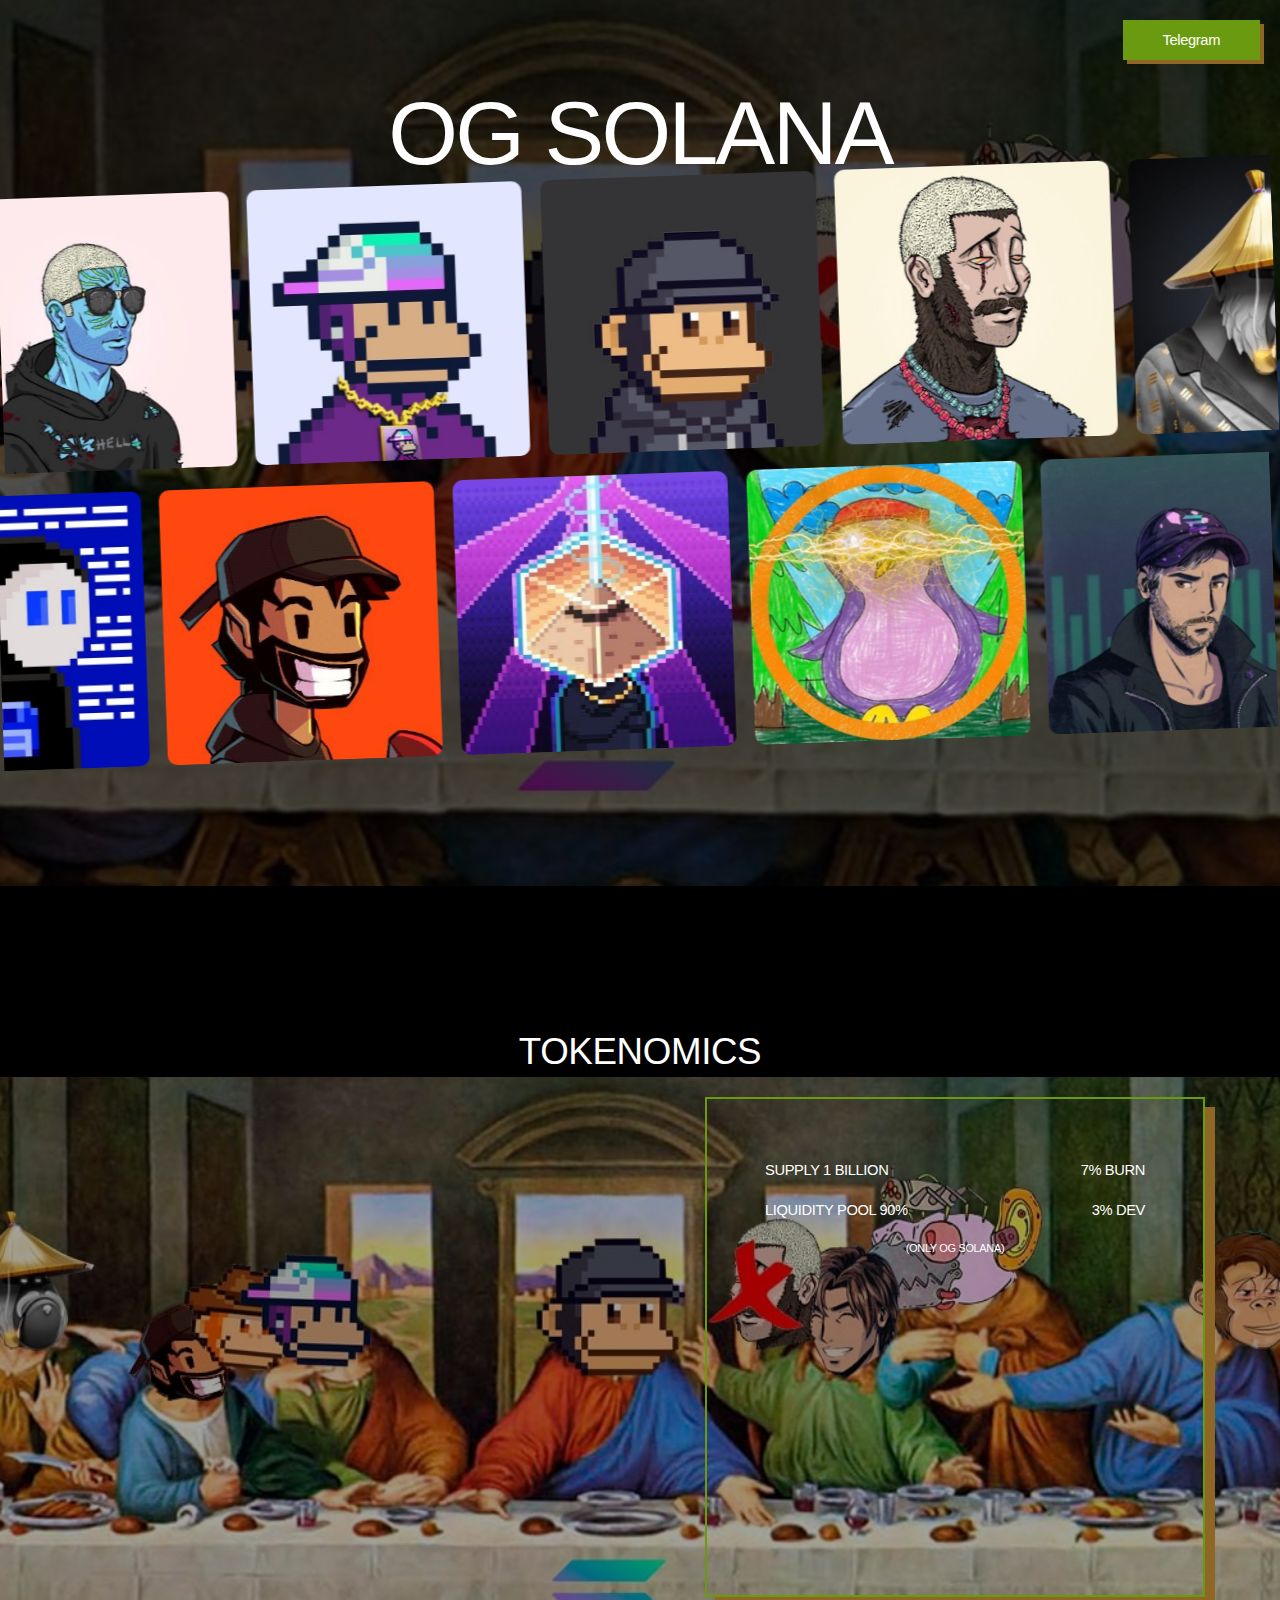
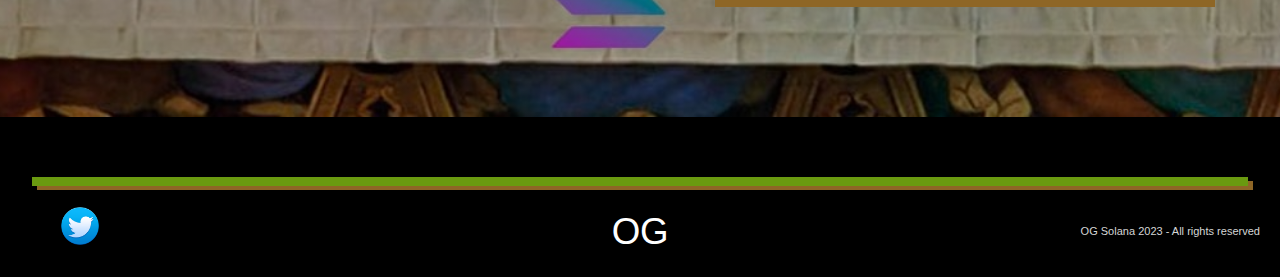
==== commit 58d36516: "Add files via upload" ====
--- a/og/index.html
+++ b/og/index.html
@@ -13,7 +13,7 @@
   @media screen and (max-width:991px) { html { font-size: calc(0.8484933035714286rem + 0.4464285714285714vw); } }
   @media screen and (max-width:767px) { html { font-size: calc(0.8966262975778546rem + 0.34602076124567477vw); } }
   @media screen and (max-width:478px) { html { font-size: calc(0.875rem + 0.41841004184100417vw); } }
-</style></head><body class="body"><section class="section"><div id="w-node-_03d6acd6-5ba0-d73e-15dd-194b0d766ee2-e8a96658" class="w-layout-layout quick-stack wf-layout-layout"><div id="w-node-_03d6acd6-5ba0-d73e-15dd-194b0d766ee3-e8a96658" class="w-layout-cell cell"><img src="../uploads-ssl.webflow.com/64916b9a2f088d3de8a965fb/6491b620f8df1d5ce1b46020_logo.png" loading="lazy" alt="" class="image"/></div><div id="w-node-_365f3b2c-61c6-ee42-0f1a-e6bcf40f2297-e8a96658" class="w-layout-cell cell-3"><a href="https://t.me/SolanaOGofficial" class="button-3 w-button">Telegram</a></div><div id="w-node-_117892ba-233a-8943-b385-a23e8f9b30d8-e8a96658" class="w-layout-cell cell-2"><div class="div-block-2"><h1 class="heading">OG SOLANA</h1></div></div></div><div><div data-w-id="fbb2cfb0-0e22-75f4-4978-59c3b7e98b54" class="punks-slider_component"><div class="punks-slider_content"><div class="punks-slider_list"><div id="w-node-fbb2cfb0-0e22-75f4-4978-59c3b7e98b5d-e8a96658" class="punks-slider_image-wrapper"><img src="../uploads-ssl.webflow.com/64916b9a2f088d3de8a965fb/degod2.png" loading="lazy" alt="" sizes="248.22967529296875px" class="punks-slider_image"/></div><div id="w-node-fbb2cfb0-0e22-75f4-4978-59c3b7e98b5f-e8a96658" class="punks-slider_image-wrapper"><img src="../uploads-ssl.webflow.com/64916b9a2f088d3de8a965fb/6492ce999d667433514f69ed_13D3327E-41BE-4B9F-8389-309DF6DCD26A.png" loading="lazy" alt="" sizes="(max-width: 479px) 100vw, (max-width: 767px) 52vw, (max-width: 991px) 32vw, 25vw"  class="punks-slider_image"/></div><div id="w-node-fbb2cfb0-0e22-75f4-4978-59c3b7e98b61-e8a96658" class="punks-slider_image-wrapper"><img src="../uploads-ssl.webflow.com/64916b9a2f088d3de8a965fb/64916bd91339581aa2935db9_1765.png" loading="lazy" alt="" class="punks-slider_image"/></div><div id="w-node-fbb2cfb0-0e22-75f4-4978-59c3b7e98b63-e8a96658" class="punks-slider_image-wrapper"><img src="../uploads-ssl.webflow.com/64916b9a2f088d3de8a965fb/6492ce992fe6af1ddd336b3f_5070B35D-1DC3-47F2-90E5-BAEE422C0FCE.png" loading="lazy" alt="" class="punks-slider_image"/></div><div id="w-node-fbb2cfb0-0e22-75f4-4978-59c3b7e98b65-e8a96658" class="punks-slider_image-wrapper"><img src="../uploads-ssl.webflow.com/64916b9a2f088d3de8a965fb/64925707e40138d6dcfb8b60_mint1.png" loading="lazy" alt="" sizes="(max-width: 479px) 100vw, (max-width: 767px) 52vw, (max-width: 991px) 32vw, 25vw" class="punks-slider_image"/></div><div id="w-node-fbb2cfb0-0e22-75f4-4978-59c3b7e98b67-e8a96658" class="punks-slider_image-wrapper"><img src="../uploads-ssl.webflow.com/64916b9a2f088d3de8a965fb/6492ce999f5482c7348cc97a_4014F5BC-2B5E-4FA7-BDBB-8E617D4E1F68.png" loading="lazy" alt="" sizes="(max-width: 479px) 100vw, (max-width: 767px) 52vw, (max-width: 991px) 32vw, 25vw"  class="punks-slider_image"/></div><div id="w-node-fbb2cfb0-0e22-75f4-4978-59c3b7e98b69-e8a96658" class="punks-slider_image-wrapper"><img src="../uploads-ssl.webflow.com/64916b9a2f088d3de8a965fb/64916bd9be71c59abee0d0fc_IMG_3978.png" loading="lazy" alt="" sizes="(max-width: 479px) 100vw, (max-width: 767px) 52vw, (max-width: 991px) 32vw, 25vw"  class="punks-slider_image"/></div><div id="w-node-fbb2cfb0-0e22-75f4-4978-59c3b7e98b6b-e8a96658" class="punks-slider_image-wrapper"><img src="../uploads-ssl.webflow.com/64916b9a2f088d3de8a965fb/64916bd88a5331c19be718cf_IMG_3982.png" loading="lazy" alt="" sizes="(max-width: 479px) 100vw, (max-width: 767px) 52vw, (max-width: 991px) 32vw, 25vw" class="punks-slider_image"/></div><div id="w-node-_9ed2eecb-e9e1-89bc-80e5-5f12dedc8770-e8a96658" class="punks-slider_image-wrapper"><img src="../uploads-ssl.webflow.com/64916b9a2f088d3de8a965fb/6492ce999f5482c7348cc97a_4014F5BC-2B5E-4FA7-BDBB-8E617D4E1F68.png" loading="lazy" alt="" class="punks-slider_image"/></div><div id="w-node-eec378bd-d7c1-f0c8-11b1-631daca5078e-e8a96658" class="punks-slider_image-wrapper"><img src="../uploads-ssl.webflow.com/64916b9a2f088d3de8a965fb/degod2.png" loading="lazy" alt="" sizes="(max-width: 479px) 100vw, (max-width: 767px) 248.229736328125px, (max-width: 991px) 248.2294921875px, 25vw"  class="punks-slider_image"/></div><div id="w-node-fb36ae1f-5de5-1418-eeb9-4f9cfadbd542-e8a96658" class="punks-slider_image-wrapper"><img src="../uploads-ssl.webflow.com/64916b9a2f088d3de8a965fb/64916bd9af4e56ab85df679c_IMG_3979.png" loading="lazy" alt="" class="punks-slider_image"/></div><div id="w-node-_7c26bdce-d3fb-a95c-fc14-2af5261498c4-e8a96658" class="punks-slider_image-wrapper"><img src="../uploads-ssl.webflow.com/64916b9a2f088d3de8a965fb/64925707e40138d6dcfb8b60_mint1.png" loading="lazy" alt="" sizes="(max-width: 479px) 100vw, (max-width: 767px) 52vw, 248.229736328125px"  class="punks-slider_image"/></div></div><div class="punks-slider_list"><div id="w-node-f5d40f60-120f-910e-e57c-39d5cd055ad6-e8a96658" class="punks-slider_image-wrapper"><img src="../uploads-ssl.webflow.com/64916b9a2f088d3de8a965fb/64916bd68a5331c19be716ba_1718.png" loading="lazy" alt="" sizes="(max-width: 991px) 248.229736328125px, 25vw"  class="punks-slider_image"/></div><div id="w-node-f5d40f60-120f-910e-e57c-39d5cd055ad8-e8a96658" class="punks-slider_image-wrapper"><img src="../uploads-ssl.webflow.com/64916b9a2f088d3de8a965fb/64916bd9be71c59abee0d0fc_IMG_3978.png" loading="lazy" alt="" sizes="(max-width: 479px) 100vw, (max-width: 767px) 52vw, (max-width: 991px) 248.2294921875px, 25vw"  class="punks-slider_image"/></div><div id="w-node-f5d40f60-120f-910e-e57c-39d5cd055ada-e8a96658" class="punks-slider_image-wrapper"><img src="../uploads-ssl.webflow.com/64916b9a2f088d3de8a965fb/64916bd6e60d42bd5a757ce7_1585.png" loading="lazy" alt="" sizes="(max-width: 479px) 100vw, (max-width: 767px) 52vw, (max-width: 991px) 248.229736328125px, 25vw"  class="punks-slider_image"/></div><div id="w-node-f5d40f60-120f-910e-e57c-39d5cd055adc-e8a96658" class="punks-slider_image-wrapper"><img src="../uploads-ssl.webflow.com/64916b9a2f088d3de8a965fb/64916bd6fbb3a410da2a6c01_1642.png" loading="lazy" alt="" sizes="(max-width: 479px) 100vw, (max-width: 767px) 52vw, (max-width: 991px) 248.229736328125px, 25vw" class="punks-slider_image"/></div><div id="w-node-f5d40f60-120f-910e-e57c-39d5cd055ade-e8a96658" class="punks-slider_image-wrapper"><img src="../uploads-ssl.webflow.com/64916b9a2f088d3de8a965fb/64916bd68a5331c19be71672_1649.png" loading="lazy" alt="" sizes="(max-width: 479px) 100vw, (max-width: 767px) 52vw, (max-width: 991px) 32vw, 25vw" class="punks-slider_image"/></div><div id="w-node-f5d40f60-120f-910e-e57c-39d5cd055ae0-e8a96658" class="punks-slider_image-wrapper"><img src="../uploads-ssl.webflow.com/64916b9a2f088d3de8a965fb/64916bd62bf7f74226d0a31c_1813.png" loading="lazy" alt="" class="punks-slider_image"/></div><div id="w-node-f5d40f60-120f-910e-e57c-39d5cd055ae2-e8a96658" class="punks-slider_image-wrapper"><img src="../uploads-ssl.webflow.com/64916b9a2f088d3de8a965fb/64916bd6181cdaa42e46336d_1695.png" loading="lazy" alt="" sizes="(max-width: 479px) 100vw, (max-width: 767px) 52vw, (max-width: 991px) 32vw, 25vw" class="punks-slider_image"/></div><div id="w-node-f5d40f60-120f-910e-e57c-39d5cd055ae4-e8a96658" class="punks-slider_image-wrapper"><img src="../uploads-ssl.webflow.com/64916b9a2f088d3de8a965fb/64916bd62f088d3de8a9c9c8_1688.png" loading="lazy" alt="" sizes="(max-width: 479px) 100vw, (max-width: 767px) 52vw, (max-width: 991px) 248.2294921875px, 25vw" class="punks-slider_image"/></div><div id="w-node-f5d40f60-120f-910e-e57c-39d5cd055ae6-e8a96658" class="punks-slider_image-wrapper"><img src="../uploads-ssl.webflow.com/64916b9a2f088d3de8a965fb/64916bd6270212395e8faa54_1593.png" loading="lazy" alt="" sizes="(max-width: 479px) 100vw, (max-width: 767px) 52vw, (max-width: 991px) 32vw, 25vw" class="punks-slider_image"/></div><div id="w-node-f5d40f60-120f-910e-e57c-39d5cd055ae8-e8a96658" class="punks-slider_image-wrapper"><img src="../uploads-ssl.webflow.com/64916b9a2f088d3de8a965fb/64916bd5f008fbb11c5bdd9e_1652.png" loading="lazy" alt="" class="punks-slider_image"/></div><div id="w-node-f5d40f60-120f-910e-e57c-39d5cd055aea-e8a96658" class="punks-slider_image-wrapper"><img src="../uploads-ssl.webflow.com/64916b9a2f088d3de8a965fb/64916bd4441ad51e4b55d16e_1518.png" loading="lazy" alt="" class="punks-slider_image"/></div><div id="w-node-f5d40f60-120f-910e-e57c-39d5cd055aec-e8a96658" class="punks-slider_image-wrapper"><img src="../uploads-ssl.webflow.com/64916b9a2f088d3de8a965fb/64916bd4181cdaa42e463239_1682.png" loading="lazy" alt="" class="punks-slider_image"/></div></div></div></div><div data-w-id="7ed5fae6-4358-ccad-9cb3-693a95651098" class="punks-slider_component _2"><div class="punks-slider_content _2"><div class="punks-slider_list"><div id="w-node-_7ed5fae6-4358-ccad-9cb3-693a9565109d-e8a96658" class="punks-slider_image-wrapper"><img src="../uploads-ssl.webflow.com/64916b9a2f088d3de8a965fb/64916bda1339581aa2935f36_IMG_3981.jpg" loading="lazy" alt="" sizes="248.22967529296875px" class="punks-slider_image-wrapper"><img src="../uploads-ssl.webflow.com/64916b9a2f088d3de8a965fb/gkd1.png" loading="lazy" alt="" class="punks-slider_image"/></div><div id="w-node-_7ed5fae6-4358-ccad-9cb3-693a9565109b-e8a96658" class="punks-slider_image-wrapper"><img src="../uploads-ssl.webflow.com/64916b9a2f088d3de8a965fb/64916be30b66d1799d7d6a4c_1839.png" loading="lazy" alt="" sizes="(max-width: 479px) 100vw, (max-width: 767px) 52vw, (max-width: 991px) 32vw, 25vw" class="punks-slider_image"/></div><div id="w-node-_7ed5fae6-4358-ccad-9cb3-693a956510a7-e8a96658" class="punks-slider_image-wrapper"><img src="../uploads-ssl.webflow.com/64916b9a2f088d3de8a965fb/64916bd9be71c59abee0d0fc_IMG_3978.png" loading="lazy" alt="" sizes="(max-width: 991px) 248.22967529296875px, 25vw" class="punks-slider_image"/></div><div id="w-node-_7ed5fae6-4358-ccad-9cb3-693a956510a9-e8a96658" class="punks-slider_image-wrapper"><img src="../uploads-ssl.webflow.com/64916b9a2f088d3de8a965fb/64916bd88a5331c19be718cf_IMG_3982.png" loading="lazy" alt="" sizes="(max-width: 479px) 100vw, (max-width: 767px) 52vw, (max-width: 991px) 32vw, 25vw" class="punks-slider_image"/></div><div id="w-node-_7ed5fae6-4358-ccad-9cb3-693a956510a3-e8a96658" class="punks-slider_image-wrapper"><img src="../uploads-ssl.webflow.com/64916b9a2f088d3de8a965fb/64916be2ce1ed295b01534ef_1592.png" loading="lazy" alt="" sizes="(max-width: 479px) 100vw, (max-width: 767px) 52vw, (max-width: 991px) 248.2296142578125px, 25vw" class="punks-slider_image"/></div><div id="w-node-_7ed5fae6-4358-ccad-9cb3-693a956510a5-e8a96658" class="punks-slider_image-wrapper"><img src="../uploads-ssl.webflow.com/64916b9a2f088d3de8a965fb/64916bd9af4e56ab85df679c_IMG_3979.png" loading="lazy" alt="" sizes="(max-width: 479px) 100vw, (max-width: 767px) 52vw, (max-width: 991px) 248.229736328125px, 25vw" class="punks-slider_image"/></div><div id="w-node-_7ed5fae6-4358-ccad-9cb3-693a956510a1-e8a96658" class="punks-slider_image-wrapper"><img src="../uploads-ssl.webflow.com/64916b9a2f088d3de8a965fb/6492ce996158d31f005f6c61_30FA21E6-D7FD-4A2C-9385-66CA0256A2B6.png" loading="lazy" alt="" sizes="(max-width: 479px) 100vw, (max-width: 767px) 52vw, (max-width: 991px) 248.2296142578125px, 25vw" class="punks-slider_image"/></div><div id="w-node-_7ed5fae6-4358-ccad-9cb3-693a956510ad-e8a96658" class="punks-slider_image-wrapper"><img src="../uploads-ssl.webflow.com/64916b9a2f088d3de8a965fb/smb3.png" loading="lazy" alt="" sizes="(max-width: 479px) 100vw, (max-width: 767px) 52vw, (max-width: 991px) 248.2296142578125px, 25vw" class="punks-slider_image"/></div><div id="w-node-_7ed5fae6-4358-ccad-9cb3-693a956510af-e8a96658" class="punks-slider_image-wrapper"><img src="../uploads-ssl.webflow.com/64916b9a2f088d3de8a965fb/6492ce999d667433514f69ed_13D3327E-41BE-4B9F-8389-309DF6DCD26A.png" loading="lazy" alt="" sizes="(max-width: 479px) 100vw, (max-width: 991px) 248.229736328125px, 25vw" class="punks-slider_image"/></div><div id="w-node-_7ed5fae6-4358-ccad-9cb3-693a956510ab-e8a96658" class="punks-slider_image-wrapper"><img src="../uploads-ssl.webflow.com/64916b9a2f088d3de8a965fb/6492ce999f5482c7348cc97a_4014F5BC-2B5E-4FA7-BDBB-8E617D4E1F68.png" loading="lazy" alt="" sizes="(max-width: 479px) 100vw, (max-width: 767px) 52vw, (max-width: 991px) 248.229736328125px, 25vw" class="punks-slider_image"/></div><div id="w-node-_7ed5fae6-4358-ccad-9cb3-693a956510b1-e8a96658" class="punks-slider_image-wrapper"><img src="../uploads-ssl.webflow.com/64916b9a2f088d3de8a965fb/6492ce992fe6af1ddd336b3f_5070B35D-1DC3-47F2-90E5-BAEE422C0FCE.png" loading="lazy" alt="" sizes="(max-width: 479px) 100vw, (max-width: 767px) 52vw, (max-width: 991px) 248.229736328125px, 25vw" class="punks-slider_image"/></div></div><div class="punks-slider_list"><div id="w-node-_7ed5fae6-4358-ccad-9cb3-693a956510b6-e8a96658" class="punks-slider_image-wrapper"><img src="../uploads-ssl.webflow.com/64916b9a2f088d3de8a965fb/64916bd6bf4bdd782a5647a4_1674.png" loading="lazy" alt="" sizes="(max-width: 479px) 248.229736328125px, (max-width: 767px) 52vw, (max-width: 991px) 32vw, 25vw" class="punks-slider_image"/></div><div id="w-node-_7ed5fae6-4358-ccad-9cb3-693a956510b8-e8a96658" class="punks-slider_image-wrapper"><img src="../uploads-ssl.webflow.com/64916b9a2f088d3de8a965fb/64916bd6e60d42bd5a757ce7_1585.png" loading="lazy" alt="" sizes="(max-width: 479px) 100vw, (max-width: 767px) 248.229736328125px, (max-width: 991px) 32vw, 25vw" class="punks-slider_image"/></div><div id="w-node-_7ed5fae6-4358-ccad-9cb3-693a956510bc-e8a96658" class="punks-slider_image-wrapper"><img src="../uploads-ssl.webflow.com/64916b9a2f088d3de8a965fb/64916bd68a5331c19be71672_1649.png" loading="lazy" alt="" sizes="(max-width: 479px) 100vw, (max-width: 767px) 52vw, (max-width: 991px) 248.229736328125px, 25vw" class="punks-slider_image"/></div><div id="w-node-_7ed5fae6-4358-ccad-9cb3-693a956510b4-e8a96658" class="punks-slider_image-wrapper"><img src="../uploads-ssl.webflow.com/64916b9a2f088d3de8a965fb/64916bd68a5331c19be716ba_1718.png" loading="lazy" alt="" sizes="(max-width: 479px) 100vw, (max-width: 767px) 52vw, (max-width: 991px) 248.229736328125px, 25vw" class="punks-slider_image"/></div><div id="w-node-_7ed5fae6-4358-ccad-9cb3-693a956510ca-e8a96658" class="punks-slider_image-wrapper"><img src="../uploads-ssl.webflow.com/64916b9a2f088d3de8a965fb/64916bd4181cdaa42e463239_1682.png" loading="lazy" alt="" class="punks-slider_image"/></div><div id="w-node-_7ed5fae6-4358-ccad-9cb3-693a956510c0-e8a96658" class="punks-slider_image-wrapper"><img src="../uploads-ssl.webflow.com/64916b9a2f088d3de8a965fb/64916bd6181cdaa42e46336d_1695.png" loading="lazy" alt="" sizes="(max-width: 479px) 100vw, (max-width: 767px) 52vw, (max-width: 991px) 32vw, 25vw" class="punks-slider_image"/></div><div id="w-node-_7ed5fae6-4358-ccad-9cb3-693a956510c2-e8a96658" class="punks-slider_image-wrapper"><img src="../uploads-ssl.webflow.com/64916b9a2f088d3de8a965fb/64916bd62f088d3de8a9c9c8_1688.png" loading="lazy" alt="" sizes="(max-width: 479px) 100vw, (max-width: 767px) 248.2294921875px, (max-width: 991px) 32vw, 25vw" class="punks-slider_image"/></div><div id="w-node-_7ed5fae6-4358-ccad-9cb3-693a956510c4-e8a96658" class="punks-slider_image-wrapp64916be30b66d1799d7d6a4c_1839er"><img src="../uploads-ssl.webflow.com/64916b9a2f088d3de8a965fb/64916bd6270212395e8faa54_1593.png" loading="lazy" alt="" sizes="(max-width: 479px) 100vw, (max-width: 767px) 52vw, (max-width: 991px) 248.2294921875px, 25vw"  class="punks-slider_image"/></div><div id="w-node-_7ed5fae6-4358-ccad-9cb3-693a956510c6-e8a96658" class="punks-slider_image-wrapper"><img src="../uploads-ssl.webflow.com/64916b9a2f088d3de8a965fb/64916bd5f008fbb11c5bdd9e_1652.png" loading="lazy" alt="" class="punks-slider_image"/></div><div id="w-node-_7ed5fae6-4358-ccad-9cb3-693a956510c8-e8a96658" class="punks-slider_image-wrapper"><img src="../uploads-ssl.webflow.com/64916b9a2f088d3de8a965fb/64916bd4441ad51e4b55d16e_1518.png" loading="lazy" alt="" class="punks-slider_image"/></div><div id="w-node-_7ed5fae6-4358-ccad-9cb3-693a956510ba-e8a96658" class="punks-slider_image-wrapper"><img src="../uploads-ssl.webflow.com/64916b9a2f088d3de8a965fb/64916bd6fbb3a410da2a6c01_1642.png" loading="lazy" alt="" sizes="(max-width: 479px) 100vw, (max-width: 767px) 52vw, (max-width: 991px) 32vw, 25vw"  class="punks-slider_image"/></div><div id="w-node-_7ed5fae6-4358-ccad-9cb3-693a956510be-e8a96658" class="punks-slider_image-wrapper"><img src="../uploads-ssl.webflow.com/64916b9a2f088d3de8a965fb/64916bd62bf7f74226d0a31c_1813.png" loading="lazy" alt="" class="punks-slider_image"/></div></div></div></div></div></section><section class="section-4"><div class="text-align-center"><div class="max-width-large align-center"><div class="margin-bottom margin-xlarge"><div class="heading-small">TOKENOMICS</div></div></div></div></section><section class="section-2"><div id="w-node-e3f746a0-4b5d-914d-ed70-c6e39f21e152-e8a96658" class="w-layout-layout wf-layout-layout"><div id="w-node-e3f746a0-4b5d-914d-ed70-c6e39f21e153-e8a96658" class="w-layout-cell cell-4"><div class="div-block-5"><img src="../uploads-ssl.webflow.com/64916b9a2f088d3de8a965fb/64925707cd3d7341456c4692_mint2.png" loading="lazy" alt="" sizes="(max-width: 479px) 100vw, (max-width: 767px) 144px, 244px" class="image-2"/>
+</style></head><body class="body"><section class="section"><div id="w-node-_03d6acd6-5ba0-d73e-15dd-194b0d766ee2-e8a96658" class="w-layout-layout quick-stack wf-layout-layout"><div id="w-node-_03d6acd6-5ba0-d73e-15dd-194b0d766ee3-e8a96658" class="w-layout-cell cell"><img src="../uploads-ssl.webflow.com/64916b9a2f088d3de8a965fb/6491b620f8df1d5ce1b46020_logo.png" loading="lazy" alt="" class="image"/></div><div id="w-node-_365f3b2c-61c6-ee42-0f1a-e6bcf40f2297-e8a96658" class="w-layout-cell cell-3"><a href="https://t.me/SolanaOGofficial" class="button-3 w-button">Telegram</a></div><div id="w-node-_117892ba-233a-8943-b385-a23e8f9b30d8-e8a96658" class="w-layout-cell cell-2"><div class="div-block-2"><h1 class="heading">OG SOLANA</h1></div></div></div><div><div data-w-id="fbb2cfb0-0e22-75f4-4978-59c3b7e98b54" class="punks-slider_component"><div class="punks-slider_content"><div class="punks-slider_list"><div id="w-node-fbb2cfb0-0e22-75f4-4978-59c3b7e98b5d-e8a96658" class="punks-slider_image-wrapper"><img src="../uploads-ssl.webflow.com/64916b9a2f088d3de8a965fb/degod2.png" loading="lazy" alt="" sizes="248.22967529296875px" class="punks-slider_image"/></div><div id="w-node-fbb2cfb0-0e22-75f4-4978-59c3b7e98b5f-e8a96658" class="punks-slider_image-wrapper"><img src="../uploads-ssl.webflow.com/64916b9a2f088d3de8a965fb/6492ce999d667433514f69ed_13D3327E-41BE-4B9F-8389-309DF6DCD26A.png" loading="lazy" alt="" sizes="(max-width: 479px) 100vw, (max-width: 767px) 52vw, (max-width: 991px) 32vw, 25vw"  class="punks-slider_image"/></div><div id="w-node-fbb2cfb0-0e22-75f4-4978-59c3b7e98b61-e8a96658" class="punks-slider_image-wrapper"><img src="../uploads-ssl.webflow.com/64916b9a2f088d3de8a965fb/64916bd91339581aa2935db9_1765.png" loading="lazy" alt="" class="punks-slider_image"/></div><div id="w-node-fbb2cfb0-0e22-75f4-4978-59c3b7e98b63-e8a96658" class="punks-slider_image-wrapper"><img src="../uploads-ssl.webflow.com/64916b9a2f088d3de8a965fb/6492ce992fe6af1ddd336b3f_5070B35D-1DC3-47F2-90E5-BAEE422C0FCE.png" loading="lazy" alt="" class="punks-slider_image"/></div><div id="w-node-fbb2cfb0-0e22-75f4-4978-59c3b7e98b65-e8a96658" class="punks-slider_image-wrapper"><img src="../uploads-ssl.webflow.com/64916b9a2f088d3de8a965fb/64925707e40138d6dcfb8b60_mint1.png" loading="lazy" alt="" sizes="(max-width: 479px) 100vw, (max-width: 767px) 52vw, (max-width: 991px) 32vw, 25vw" class="punks-slider_image"/></div><div id="w-node-fbb2cfb0-0e22-75f4-4978-59c3b7e98b67-e8a96658" class="punks-slider_image-wrapper"><img src="../uploads-ssl.webflow.com/64916b9a2f088d3de8a965fb/6492ce999f5482c7348cc97a_4014F5BC-2B5E-4FA7-BDBB-8E617D4E1F68.png" loading="lazy" alt="" sizes="(max-width: 479px) 100vw, (max-width: 767px) 52vw, (max-width: 991px) 32vw, 25vw"  class="punks-slider_image"/></div><div id="w-node-fbb2cfb0-0e22-75f4-4978-59c3b7e98b69-e8a96658" class="punks-slider_image-wrapper"><img src="../uploads-ssl.webflow.com/64916b9a2f088d3de8a965fb/64916bd9be71c59abee0d0fc_IMG_3978.png" loading="lazy" alt="" sizes="(max-width: 479px) 100vw, (max-width: 767px) 52vw, (max-width: 991px) 32vw, 25vw"  class="punks-slider_image"/></div><div id="w-node-fbb2cfb0-0e22-75f4-4978-59c3b7e98b6b-e8a96658" class="punks-slider_image-wrapper"><img src="../uploads-ssl.webflow.com/64916b9a2f088d3de8a965fb/64916bd88a5331c19be718cf_IMG_3982.png" loading="lazy" alt="" sizes="(max-width: 479px) 100vw, (max-width: 767px) 52vw, (max-width: 991px) 32vw, 25vw" class="punks-slider_image"/></div><div id="w-node-_9ed2eecb-e9e1-89bc-80e5-5f12dedc8770-e8a96658" class="punks-slider_image-wrapper"><img src="../uploads-ssl.webflow.com/64916b9a2f088d3de8a965fb/6492ce999f5482c7348cc97a_4014F5BC-2B5E-4FA7-BDBB-8E617D4E1F68.png" loading="lazy" alt="" class="punks-slider_image"/></div><div id="w-node-eec378bd-d7c1-f0c8-11b1-631daca5078e-e8a96658" class="punks-slider_image-wrapper"><img src="../uploads-ssl.webflow.com/64916b9a2f088d3de8a965fb/degod2.png" loading="lazy" alt="" sizes="(max-width: 479px) 100vw, (max-width: 767px) 248.229736328125px, (max-width: 991px) 248.2294921875px, 25vw"  class="punks-slider_image"/></div><div id="w-node-fb36ae1f-5de5-1418-eeb9-4f9cfadbd542-e8a96658" class="punks-slider_image-wrapper"><img src="../uploads-ssl.webflow.com/64916b9a2f088d3de8a965fb/64916bd9af4e56ab85df679c_IMG_3979.png" loading="lazy" alt="" class="punks-slider_image"/></div><div id="w-node-_7c26bdce-d3fb-a95c-fc14-2af5261498c4-e8a96658" class="punks-slider_image-wrapper"><img src="../uploads-ssl.webflow.com/64916b9a2f088d3de8a965fb/64925707e40138d6dcfb8b60_mint1.png" loading="lazy" alt="" sizes="(max-width: 479px) 100vw, (max-width: 767px) 52vw, 248.229736328125px"  class="punks-slider_image"/></div></div><div class="punks-slider_list"><div id="w-node-f5d40f60-120f-910e-e57c-39d5cd055ad6-e8a96658" class="punks-slider_image-wrapper"><img src="../uploads-ssl.webflow.com/64916b9a2f088d3de8a965fb/6492ce999d667433514f69ed_13D3327E-41BE-4B9F-8389-309DF6DCD26A.png" loading="lazy" alt="" sizes="(max-width: 991px) 248.229736328125px, 25vw"  class="punks-slider_image"/></div><div id="w-node-f5d40f60-120f-910e-e57c-39d5cd055ad8-e8a96658" class="punks-slider_image-wrapper"><img src="../uploads-ssl.webflow.com/64916b9a2f088d3de8a965fb/64916bd9be71c59abee0d0fc_IMG_3978.png" loading="lazy" alt="" sizes="(max-width: 479px) 100vw, (max-width: 767px) 52vw, (max-width: 991px) 248.2294921875px, 25vw"  class="punks-slider_image"/></div><div id="w-node-f5d40f60-120f-910e-e57c-39d5cd055ada-e8a96658" class="punks-slider_image-wrapper"><img src="../uploads-ssl.webflow.com/64916b9a2f088d3de8a965fb/64916bd6e60d42bd5a757ce7_1585.png" loading="lazy" alt="" sizes="(max-width: 479px) 100vw, (max-width: 767px) 52vw, (max-width: 991px) 248.229736328125px, 25vw"  class="punks-slider_image"/></div><div id="w-node-f5d40f60-120f-910e-e57c-39d5cd055adc-e8a96658" class="punks-slider_image-wrapper"><img src="../uploads-ssl.webflow.com/64916b9a2f088d3de8a965fb/64916bd6fbb3a410da2a6c01_1642.png" loading="lazy" alt="" sizes="(max-width: 479px) 100vw, (max-width: 767px) 52vw, (max-width: 991px) 248.229736328125px, 25vw" class="punks-slider_image"/></div><div id="w-node-f5d40f60-120f-910e-e57c-39d5cd055ade-e8a96658" class="punks-slider_image-wrapper"><img src="../uploads-ssl.webflow.com/64916b9a2f088d3de8a965fb/64916bd68a5331c19be71672_1649.png" loading="lazy" alt="" sizes="(max-width: 479px) 100vw, (max-width: 767px) 52vw, (max-width: 991px) 32vw, 25vw" class="punks-slider_image"/></div><div id="w-node-f5d40f60-120f-910e-e57c-39d5cd055ae0-e8a96658" class="punks-slider_image-wrapper"><img src="../uploads-ssl.webflow.com/64916b9a2f088d3de8a965fb/64916bd62bf7f74226d0a31c_1813.png" loading="lazy" alt="" class="punks-slider_image"/></div><div id="w-node-f5d40f60-120f-910e-e57c-39d5cd055ae2-e8a96658" class="punks-slider_image-wrapper"><img src="../uploads-ssl.webflow.com/64916b9a2f088d3de8a965fb/64916bd6181cdaa42e46336d_1695.png" loading="lazy" alt="" sizes="(max-width: 479px) 100vw, (max-width: 767px) 52vw, (max-width: 991px) 32vw, 25vw" class="punks-slider_image"/></div><div id="w-node-f5d40f60-120f-910e-e57c-39d5cd055ae4-e8a96658" class="punks-slider_image-wrapper"><img src="../uploads-ssl.webflow.com/64916b9a2f088d3de8a965fb/64916bd62f088d3de8a9c9c8_1688.png" loading="lazy" alt="" sizes="(max-width: 479px) 100vw, (max-width: 767px) 52vw, (max-width: 991px) 248.2294921875px, 25vw" class="punks-slider_image"/></div><div id="w-node-f5d40f60-120f-910e-e57c-39d5cd055ae6-e8a96658" class="punks-slider_image-wrapper"><img src="../uploads-ssl.webflow.com/64916b9a2f088d3de8a965fb/64916bd6270212395e8faa54_1593.png" loading="lazy" alt="" sizes="(max-width: 479px) 100vw, (max-width: 767px) 52vw, (max-width: 991px) 32vw, 25vw" class="punks-slider_image"/></div><div id="w-node-f5d40f60-120f-910e-e57c-39d5cd055ae8-e8a96658" class="punks-slider_image-wrapper"><img src="../uploads-ssl.webflow.com/64916b9a2f088d3de8a965fb/64916bd5f008fbb11c5bdd9e_1652.png" loading="lazy" alt="" class="punks-slider_image"/></div><div id="w-node-f5d40f60-120f-910e-e57c-39d5cd055aea-e8a96658" class="punks-slider_image-wrapper"><img src="../uploads-ssl.webflow.com/64916b9a2f088d3de8a965fb/64916bd4441ad51e4b55d16e_1518.png" loading="lazy" alt="" class="punks-slider_image"/></div><div id="w-node-f5d40f60-120f-910e-e57c-39d5cd055aec-e8a96658" class="punks-slider_image-wrapper"><img src="../uploads-ssl.webflow.com/64916b9a2f088d3de8a965fb/64916bd4181cdaa42e463239_1682.png" loading="lazy" alt="" class="punks-slider_image"/></div></div></div></div><div data-w-id="7ed5fae6-4358-ccad-9cb3-693a95651098" class="punks-slider_component _2"><div class="punks-slider_content _2"><div class="punks-slider_list"><div id="w-node-_7ed5fae6-4358-ccad-9cb3-693a9565109d-e8a96658" class="punks-slider_image-wrapper"><img src="../uploads-ssl.webflow.com/64916b9a2f088d3de8a965fb/64916bda1339581aa2935f36_IMG_3981.jpg" loading="lazy" alt="" sizes="248.22967529296875px" class="punks-slider_image-wrapper"><img src="../uploads-ssl.webflow.com/64916b9a2f088d3de8a965fb/gkd1.png" loading="lazy" alt="" class="punks-slider_image"/></div><div id="w-node-_7ed5fae6-4358-ccad-9cb3-693a9565109b-e8a96658" class="punks-slider_image-wrapper"><img src="../uploads-ssl.webflow.com/64916b9a2f088d3de8a965fb/64916be30b66d1799d7d6a4c_1839.png" loading="lazy" alt="" sizes="(max-width: 479px) 100vw, (max-width: 767px) 52vw, (max-width: 991px) 32vw, 25vw" class="punks-slider_image"/></div><div id="w-node-_7ed5fae6-4358-ccad-9cb3-693a956510a7-e8a96658" class="punks-slider_image-wrapper"><img src="../uploads-ssl.webflow.com/64916b9a2f088d3de8a965fb/64916bd9be71c59abee0d0fc_IMG_3978.png" loading="lazy" alt="" sizes="(max-width: 991px) 248.22967529296875px, 25vw" class="punks-slider_image"/></div><div id="w-node-_7ed5fae6-4358-ccad-9cb3-693a956510a9-e8a96658" class="punks-slider_image-wrapper"><img src="../uploads-ssl.webflow.com/64916b9a2f088d3de8a965fb/64916bd88a5331c19be718cf_IMG_3982.png" loading="lazy" alt="" sizes="(max-width: 479px) 100vw, (max-width: 767px) 52vw, (max-width: 991px) 32vw, 25vw" class="punks-slider_image"/></div><div id="w-node-_7ed5fae6-4358-ccad-9cb3-693a956510a3-e8a96658" class="punks-slider_image-wrapper"><img src="../uploads-ssl.webflow.com/64916b9a2f088d3de8a965fb/64916be2ce1ed295b01534ef_1592.png" loading="lazy" alt="" sizes="(max-width: 479px) 100vw, (max-width: 767px) 52vw, (max-width: 991px) 248.2296142578125px, 25vw" class="punks-slider_image"/></div><div id="w-node-_7ed5fae6-4358-ccad-9cb3-693a956510a5-e8a96658" class="punks-slider_image-wrapper"><img src="../uploads-ssl.webflow.com/64916b9a2f088d3de8a965fb/64916bd9af4e56ab85df679c_IMG_3979.png" loading="lazy" alt="" sizes="(max-width: 479px) 100vw, (max-width: 767px) 52vw, (max-width: 991px) 248.229736328125px, 25vw" class="punks-slider_image"/></div><div id="w-node-_7ed5fae6-4358-ccad-9cb3-693a956510a1-e8a96658" class="punks-slider_image-wrapper"><img src="../uploads-ssl.webflow.com/64916b9a2f088d3de8a965fb/6492ce996158d31f005f6c61_30FA21E6-D7FD-4A2C-9385-66CA0256A2B6.png" loading="lazy" alt="" sizes="(max-width: 479px) 100vw, (max-width: 767px) 52vw, (max-width: 991px) 248.2296142578125px, 25vw" class="punks-slider_image"/></div><div id="w-node-_7ed5fae6-4358-ccad-9cb3-693a956510ad-e8a96658" class="punks-slider_image-wrapper"><img src="../uploads-ssl.webflow.com/64916b9a2f088d3de8a965fb/smb3.png" loading="lazy" alt="" sizes="(max-width: 479px) 100vw, (max-width: 767px) 52vw, (max-width: 991px) 248.2296142578125px, 25vw" class="punks-slider_image"/></div><div id="w-node-_7ed5fae6-4358-ccad-9cb3-693a956510af-e8a96658" class="punks-slider_image-wrapper"><img src="../uploads-ssl.webflow.com/64916b9a2f088d3de8a965fb/6492ce999d667433514f69ed_13D3327E-41BE-4B9F-8389-309DF6DCD26A.png" loading="lazy" alt="" sizes="(max-width: 479px) 100vw, (max-width: 991px) 248.229736328125px, 25vw" class="punks-slider_image"/></div><div id="w-node-_7ed5fae6-4358-ccad-9cb3-693a956510ab-e8a96658" class="punks-slider_image-wrapper"><img src="../uploads-ssl.webflow.com/64916b9a2f088d3de8a965fb/6492ce999f5482c7348cc97a_4014F5BC-2B5E-4FA7-BDBB-8E617D4E1F68.png" loading="lazy" alt="" sizes="(max-width: 479px) 100vw, (max-width: 767px) 52vw, (max-width: 991px) 248.229736328125px, 25vw" class="punks-slider_image"/></div><div id="w-node-_7ed5fae6-4358-ccad-9cb3-693a956510b1-e8a96658" class="punks-slider_image-wrapper"><img src="../uploads-ssl.webflow.com/64916b9a2f088d3de8a965fb/6492ce992fe6af1ddd336b3f_5070B35D-1DC3-47F2-90E5-BAEE422C0FCE.png" loading="lazy" alt="" sizes="(max-width: 479px) 100vw, (max-width: 767px) 52vw, (max-width: 991px) 248.229736328125px, 25vw" class="punks-slider_image"/></div></div><div class="punks-slider_list"><div id="w-node-_7ed5fae6-4358-ccad-9cb3-693a956510b6-e8a96658" class="punks-slider_image-wrapper"><img src="../uploads-ssl.webflow.com/64916b9a2f088d3de8a965fb/64916bd6bf4bdd782a5647a4_1674.png" loading="lazy" alt="" sizes="(max-width: 479px) 248.229736328125px, (max-width: 767px) 52vw, (max-width: 991px) 32vw, 25vw" class="punks-slider_image"/></div><div id="w-node-_7ed5fae6-4358-ccad-9cb3-693a956510b8-e8a96658" class="punks-slider_image-wrapper"><img src="../uploads-ssl.webflow.com/64916b9a2f088d3de8a965fb/64916bd6e60d42bd5a757ce7_1585.png" loading="lazy" alt="" sizes="(max-width: 479px) 100vw, (max-width: 767px) 248.229736328125px, (max-width: 991px) 32vw, 25vw" class="punks-slider_image"/></div><div id="w-node-_7ed5fae6-4358-ccad-9cb3-693a956510bc-e8a96658" class="punks-slider_image-wrapper"><img src="../uploads-ssl.webflow.com/64916b9a2f088d3de8a965fb/64916bd68a5331c19be71672_1649.png" loading="lazy" alt="" sizes="(max-width: 479px) 100vw, (max-width: 767px) 52vw, (max-width: 991px) 248.229736328125px, 25vw" class="punks-slider_image"/></div><div id="w-node-_7ed5fae6-4358-ccad-9cb3-693a956510b4-e8a96658" class="punks-slider_image-wrapper"><img src="../uploads-ssl.webflow.com/64916b9a2f088d3de8a965fb/degod2.png" loading="lazy" alt="" sizes="(max-width: 479px) 100vw, (max-width: 767px) 52vw, (max-width: 991px) 248.229736328125px, 25vw" class="punks-slider_image"/></div><div id="w-node-_7ed5fae6-4358-ccad-9cb3-693a956510ca-e8a96658" class="punks-slider_image-wrapper"><img src="../uploads-ssl.webflow.com/64916b9a2f088d3de8a965fb/64916bd4181cdaa42e463239_1682.png" loading="lazy" alt="" class="punks-slider_image"/></div><div id="w-node-_7ed5fae6-4358-ccad-9cb3-693a956510c0-e8a96658" class="punks-slider_image-wrapper"><img src="../uploads-ssl.webflow.com/64916b9a2f088d3de8a965fb/64916bd6181cdaa42e46336d_1695.png" loading="lazy" alt="" sizes="(max-width: 479px) 100vw, (max-width: 767px) 52vw, (max-width: 991px) 32vw, 25vw" class="punks-slider_image"/></div><div id="w-node-_7ed5fae6-4358-ccad-9cb3-693a956510c2-e8a96658" class="punks-slider_image-wrapper"><img src="../uploads-ssl.webflow.com/64916b9a2f088d3de8a965fb/64916bd62f088d3de8a9c9c8_1688.png" loading="lazy" alt="" sizes="(max-width: 479px) 100vw, (max-width: 767px) 248.2294921875px, (max-width: 991px) 32vw, 25vw" class="punks-slider_image"/></div><div id="w-node-_7ed5fae6-4358-ccad-9cb3-693a956510c4-e8a96658" class="punks-slider_image-wrapp64916be30b66d1799d7d6a4c_1839er"><img src="../uploads-ssl.webflow.com/64916b9a2f088d3de8a965fb/64916bd6270212395e8faa54_1593.png" loading="lazy" alt="" sizes="(max-width: 479px) 100vw, (max-width: 767px) 52vw, (max-width: 991px) 248.2294921875px, 25vw"  class="punks-slider_image"/></div><div id="w-node-_7ed5fae6-4358-ccad-9cb3-693a956510c6-e8a96658" class="punks-slider_image-wrapper"><img src="../uploads-ssl.webflow.com/64916b9a2f088d3de8a965fb/64916bd5f008fbb11c5bdd9e_1652.png" loading="lazy" alt="" class="punks-slider_image"/></div><div id="w-node-_7ed5fae6-4358-ccad-9cb3-693a956510c8-e8a96658" class="punks-slider_image-wrapper"><img src="../uploads-ssl.webflow.com/64916b9a2f088d3de8a965fb/64916bd4441ad51e4b55d16e_1518.png" loading="lazy" alt="" class="punks-slider_image"/></div><div id="w-node-_7ed5fae6-4358-ccad-9cb3-693a956510ba-e8a96658" class="punks-slider_image-wrapper"><img src="../uploads-ssl.webflow.com/64916b9a2f088d3de8a965fb/64916bd6fbb3a410da2a6c01_1642.png" loading="lazy" alt="" sizes="(max-width: 479px) 100vw, (max-width: 767px) 52vw, (max-width: 991px) 32vw, 25vw"  class="punks-slider_image"/></div><div id="w-node-_7ed5fae6-4358-ccad-9cb3-693a956510be-e8a96658" class="punks-slider_image-wrapper"><img src="../uploads-ssl.webflow.com/64916b9a2f088d3de8a965fb/64916bd62bf7f74226d0a31c_1813.png" loading="lazy" alt="" class="punks-slider_image"/></div></div></div></div></div></section><section class="section-4"><div class="text-align-center"><div class="max-width-large align-center"><div class="margin-bottom margin-xlarge"><div class="heading-small">TOKENOMICS</div></div></div></div></section><section class="section-2"><div id="w-node-e3f746a0-4b5d-914d-ed70-c6e39f21e152-e8a96658" class="w-layout-layout wf-layout-layout"><div id="w-node-e3f746a0-4b5d-914d-ed70-c6e39f21e153-e8a96658" class="w-layout-cell cell-4"><div class="div-block-5"><img src="../uploads-ssl.webflow.com/64916b9a2f088d3de8a965fb/64925707cd3d7341456c4692_mint2.png" loading="lazy" alt="" sizes="(max-width: 479px) 100vw, (max-width: 767px) 144px, 244px" class="image-2"/>
   </div></div><div id="w-node-e3f746a0-4b5d-914d-ed70-c6e39f21e157-e8a96658" class="w-layout-cell cell-5"><div id="mint" class="div-block-4"><div id="w-node-d7ec9559-52c4-4e13-f7e7-a73e375db7a9-e8a96658" class="w-layout-layout quick-stack-3 wf-layout-layout"><div id="w-node-d7ec9559-52c4-4e13-f7e7-a73e375db7aa-e8a96658" class="w-layout-cell cell-9"><h5 class="heading-2">SUPPLY 1 BILLION</h5></div><div id="w-node-d7ec9559-52c4-4e13-f7e7-a73e375db7ad-e8a96658" class="w-layout-cell cell-8"><h5 class="heading-2">7% BURN</h5></div><div id="w-node-d7ec9559-52c4-4e13-f7e7-a73e375db7b0-e8a96658" class="w-layout-cell"><h5 class="heading-2">LIQUIDITY POOL 90%</h5></div><div id="w-node-d7ec9559-52c4-4e13-f7e7-a73e375db7b3-e8a96658" class="w-layout-cell cell-11"><h5 class="heading-2">3% DEV </h5></div><div id="w-node-cf60858e-a8cf-2a36-1def-73186821af50-e8a96658" class="w-layout-cell cell-12"><h5 class="heading-2 _2">(ONLY OG SOLANA)</h5></div></div><div class="html-embed w-embed w-iframe"><iframe
     src=""
     width="600px"
